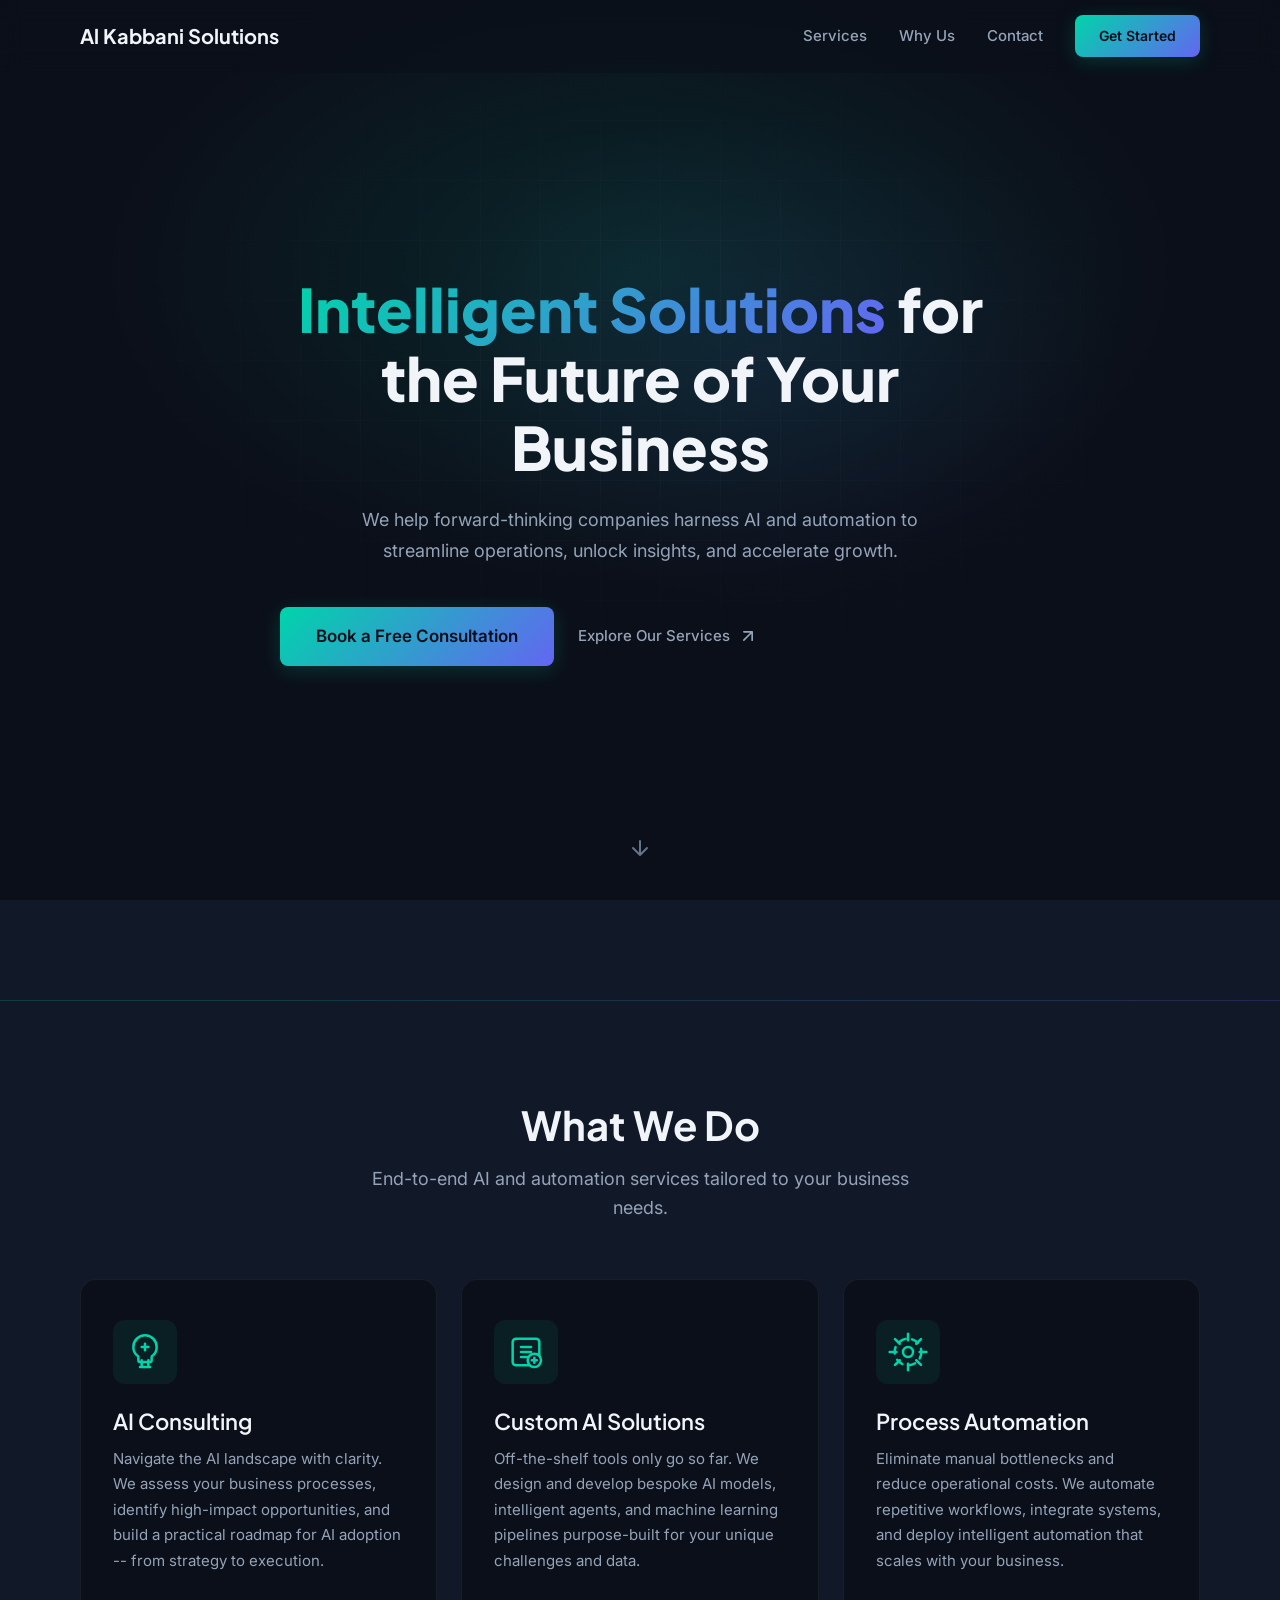
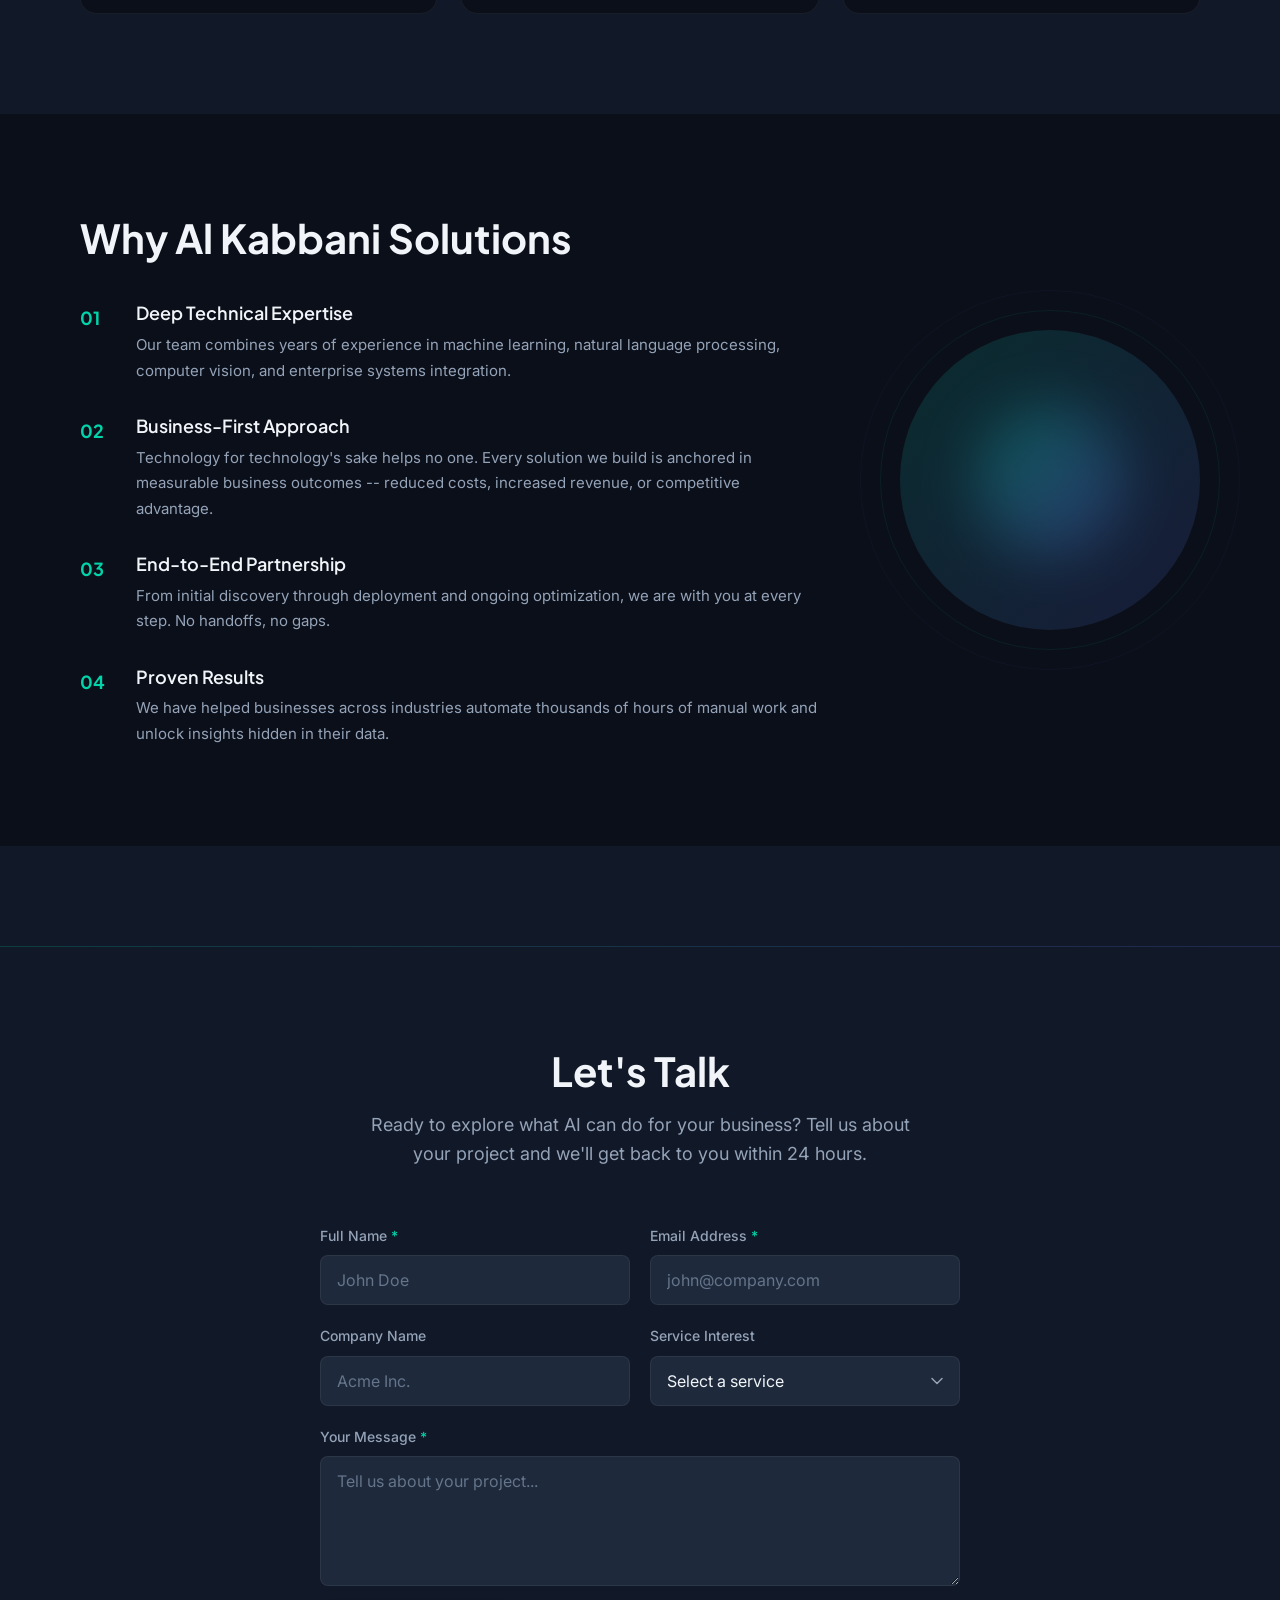
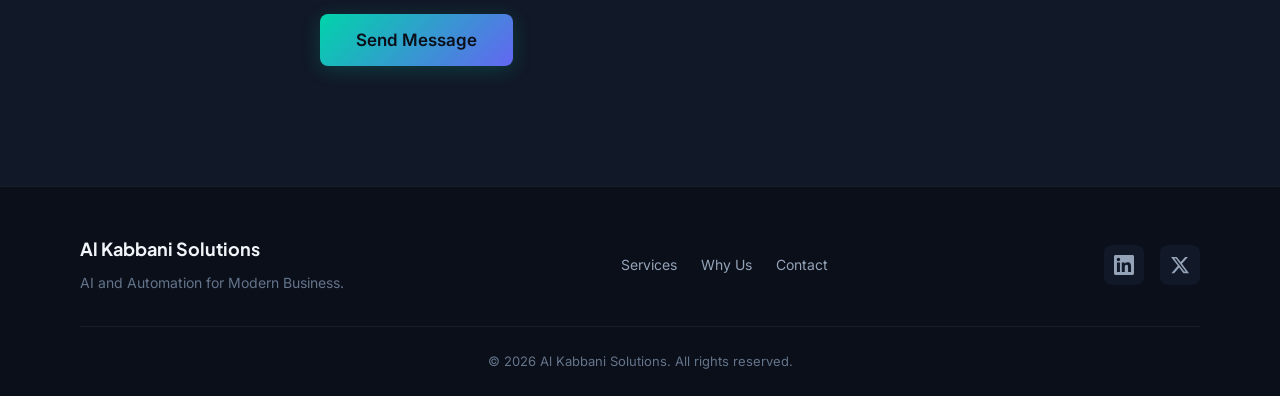
==== index.html @ c6b4ed48 "Initial commit: Al Kabbani Solutions landing page Dark premium single-page website with hero, servic" ====
<!DOCTYPE html>
<html lang="en">
<head>
    <meta charset="UTF-8">
    <meta name="viewport" content="width=device-width, initial-scale=1.0">
    <meta name="description" content="Al Kabbani Solutions - AI consulting, custom AI solutions, and process automation for forward-thinking businesses.">
    <meta name="keywords" content="AI consulting, artificial intelligence, automation, machine learning, custom AI solutions, process automation">

    <!-- Open Graph -->
    <meta property="og:title" content="Al Kabbani Solutions - AI & Automation">
    <meta property="og:description" content="Intelligent solutions for the future of your business. AI consulting, custom solutions, and process automation.">
    <meta property="og:type" content="website">

    <!-- Twitter Card -->
    <meta name="twitter:card" content="summary_large_image">
    <meta name="twitter:title" content="Al Kabbani Solutions - AI & Automation">
    <meta name="twitter:description" content="Intelligent solutions for the future of your business.">

    <!-- Favicon -->
    <link rel="icon" type="image/svg+xml" href="images/favicon.svg">

    <!-- Fonts -->
    <link rel="preconnect" href="https://fonts.googleapis.com">
    <link rel="preconnect" href="https://fonts.gstatic.com" crossorigin>
    <link href="https://fonts.googleapis.com/css2?family=Inter:wght@400;500;600&family=Plus+Jakarta+Sans:wght@600;700;800&display=swap" rel="stylesheet">

    <!-- Styles -->
    <link rel="stylesheet" href="css/style.css">

    <title>Al Kabbani Solutions | AI Consulting & Automation</title>
</head>
<body>
    <!-- Skip to content -->
    <a href="#main-content" class="skip-link">Skip to main content</a>

    <!-- Navigation -->
    <header class="site-header" id="header">
        <nav class="nav container">
            <a href="#" class="nav__logo">Al Kabbani Solutions</a>

            <button class="nav__toggle" id="nav-toggle" aria-label="Toggle navigation" aria-expanded="false">
                <span class="nav__toggle-bar"></span>
                <span class="nav__toggle-bar"></span>
                <span class="nav__toggle-bar"></span>
            </button>

            <div class="nav__menu" id="nav-menu">
                <ul class="nav__list">
                    <li><a href="#services" class="nav__link">Services</a></li>
                    <li><a href="#why-us" class="nav__link">Why Us</a></li>
                    <li><a href="#contact" class="nav__link">Contact</a></li>
                </ul>
                <a href="#contact" class="btn btn--primary nav__cta">Get Started</a>
            </div>
        </nav>
    </header>

    <main id="main-content">
        <!-- Hero Section -->
        <section class="hero" id="hero">
            <div class="hero__bg"></div>
            <div class="hero__content container">
                <h1 class="hero__title">
                    <span class="hero__title-accent">Intelligent Solutions</span> for the Future of Your Business
                </h1>
                <p class="hero__subtitle">
                    We help forward-thinking companies harness AI and automation to streamline operations, unlock insights, and accelerate growth.
                </p>
                <div class="hero__actions">
                    <a href="#contact" class="btn btn--primary btn--lg">Book a Free Consultation</a>
                    <a href="#services" class="hero__secondary-link">
                        Explore Our Services
                        <svg width="20" height="20" viewBox="0 0 24 24" fill="none" stroke="currentColor" stroke-width="2" stroke-linecap="round" stroke-linejoin="round" aria-hidden="true">
                            <path d="M7 17l9.2-9.2M17 17V7H7"/>
                        </svg>
                    </a>
                </div>
            </div>
            <div class="hero__scroll-hint" aria-hidden="true">
                <svg width="24" height="24" viewBox="0 0 24 24" fill="none" stroke="currentColor" stroke-width="2" stroke-linecap="round" stroke-linejoin="round">
                    <path d="M12 5v14M19 12l-7 7-7-7"/>
                </svg>
            </div>
        </section>

        <!-- Services Section -->
        <section class="services" id="services">
            <div class="container">
                <div class="section-header reveal">
                    <h2 class="section-title">What We Do</h2>
                    <p class="section-subtitle">End-to-end AI and automation services tailored to your business needs.</p>
                </div>

                <div class="services__grid">
                    <!-- AI Consulting -->
                    <div class="service-card reveal">
                        <div class="service-card__icon">
                            <svg width="40" height="40" viewBox="0 0 24 24" fill="none" stroke="currentColor" stroke-width="1.5" stroke-linecap="round" stroke-linejoin="round" aria-hidden="true">
                                <path d="M12 2a7 7 0 0 1 7 7c0 2.38-1.19 4.47-3 5.74V17a1 1 0 0 1-1 1H9a1 1 0 0 1-1-1v-2.26C6.19 13.47 5 11.38 5 9a7 7 0 0 1 7-7z"/>
                                <path d="M9 21h6M10 17v4M14 17v4"/>
                                <line x1="12" y1="7" x2="12" y2="11"/>
                                <line x1="10" y1="9" x2="14" y2="9"/>
                            </svg>
                        </div>
                        <h3 class="service-card__title">AI Consulting</h3>
                        <p class="service-card__text">
                            Navigate the AI landscape with clarity. We assess your business processes, identify high-impact opportunities, and build a practical roadmap for AI adoption -- from strategy to execution.
                        </p>
                    </div>

                    <!-- Custom AI Solutions -->
                    <div class="service-card reveal">
                        <div class="service-card__icon">
                            <svg width="40" height="40" viewBox="0 0 24 24" fill="none" stroke="currentColor" stroke-width="1.5" stroke-linecap="round" stroke-linejoin="round" aria-hidden="true">
                                <rect x="4" y="4" width="16" height="16" rx="2"/>
                                <path d="M9 9h6M9 12h6M9 15h4"/>
                                <circle cx="17" cy="17" r="4" fill="var(--color-bg-secondary)" stroke="currentColor"/>
                                <path d="M15.5 17h3M17 15.5v3"/>
                            </svg>
                        </div>
                        <h3 class="service-card__title">Custom AI Solutions</h3>
                        <p class="service-card__text">
                            Off-the-shelf tools only go so far. We design and develop bespoke AI models, intelligent agents, and machine learning pipelines purpose-built for your unique challenges and data.
                        </p>
                    </div>

                    <!-- Process Automation -->
                    <div class="service-card reveal">
                        <div class="service-card__icon">
                            <svg width="40" height="40" viewBox="0 0 24 24" fill="none" stroke="currentColor" stroke-width="1.5" stroke-linecap="round" stroke-linejoin="round" aria-hidden="true">
                                <circle cx="12" cy="12" r="3"/>
                                <path d="M12 1v4M12 19v4M4.22 4.22l2.83 2.83M16.95 16.95l2.83 2.83M1 12h4M19 12h4M4.22 19.78l2.83-2.83M16.95 7.05l2.83-2.83"/>
                                <circle cx="12" cy="12" r="8" stroke-dasharray="4 4"/>
                            </svg>
                        </div>
                        <h3 class="service-card__title">Process Automation</h3>
                        <p class="service-card__text">
                            Eliminate manual bottlenecks and reduce operational costs. We automate repetitive workflows, integrate systems, and deploy intelligent automation that scales with your business.
                        </p>
                    </div>
                </div>
            </div>
        </section>

        <!-- Why Choose Us Section -->
        <section class="why-us" id="why-us">
            <div class="container">
                <div class="why-us__inner">
                    <div class="why-us__content reveal">
                        <h2 class="section-title">Why Al Kabbani Solutions</h2>

                        <div class="why-us__items">
                            <div class="why-us__item">
                                <div class="why-us__item-number">01</div>
                                <div class="why-us__item-content">
                                    <h3 class="why-us__item-title">Deep Technical Expertise</h3>
                                    <p class="why-us__item-text">Our team combines years of experience in machine learning, natural language processing, computer vision, and enterprise systems integration.</p>
                                </div>
                            </div>

                            <div class="why-us__item">
                                <div class="why-us__item-number">02</div>
                                <div class="why-us__item-content">
                                    <h3 class="why-us__item-title">Business-First Approach</h3>
                                    <p class="why-us__item-text">Technology for technology's sake helps no one. Every solution we build is anchored in measurable business outcomes -- reduced costs, increased revenue, or competitive advantage.</p>
                                </div>
                            </div>

                            <div class="why-us__item">
                                <div class="why-us__item-number">03</div>
                                <div class="why-us__item-content">
                                    <h3 class="why-us__item-title">End-to-End Partnership</h3>
                                    <p class="why-us__item-text">From initial discovery through deployment and ongoing optimization, we are with you at every step. No handoffs, no gaps.</p>
                                </div>
                            </div>

                            <div class="why-us__item">
                                <div class="why-us__item-number">04</div>
                                <div class="why-us__item-content">
                                    <h3 class="why-us__item-title">Proven Results</h3>
                                    <p class="why-us__item-text">We have helped businesses across industries automate thousands of hours of manual work and unlock insights hidden in their data.</p>
                                </div>
                            </div>
                        </div>
                    </div>

                    <div class="why-us__visual reveal">
                        <div class="why-us__orb">
                            <div class="why-us__orb-inner"></div>
                        </div>
                    </div>
                </div>
            </div>
        </section>

        <!-- Contact Section -->
        <section class="contact" id="contact">
            <div class="container">
                <div class="section-header reveal">
                    <h2 class="section-title">Let's Talk</h2>
                    <p class="section-subtitle">Ready to explore what AI can do for your business? Tell us about your project and we'll get back to you within 24 hours.</p>
                </div>

                <div class="contact__form-wrapper reveal">
                    <form class="contact-form" id="contact-form" action="https://formspree.io/f/YOUR_FORM_ID" method="POST">
                        <!-- Honeypot for spam -->
                        <input type="text" name="_gotcha" style="display:none" tabindex="-1" autocomplete="off">

                        <div class="contact-form__row">
                            <div class="contact-form__group">
                                <label for="name" class="contact-form__label">Full Name <span aria-hidden="true">*</span></label>
                                <input type="text" id="name" name="name" class="contact-form__input" placeholder="John Doe" required>
                            </div>

                            <div class="contact-form__group">
                                <label for="email" class="contact-form__label">Email Address <span aria-hidden="true">*</span></label>
                                <input type="email" id="email" name="email" class="contact-form__input" placeholder="john@company.com" required>
                            </div>
                        </div>

                        <div class="contact-form__row">
                            <div class="contact-form__group">
                                <label for="company" class="contact-form__label">Company Name</label>
                                <input type="text" id="company" name="company" class="contact-form__input" placeholder="Acme Inc.">
                            </div>

                            <div class="contact-form__group">
                                <label for="service" class="contact-form__label">Service Interest</label>
                                <select id="service" name="service" class="contact-form__input contact-form__select">
                                    <option value="" disabled selected>Select a service</option>
                                    <option value="AI Consulting">AI Consulting</option>
                                    <option value="Custom AI Solutions">Custom AI Solutions</option>
                                    <option value="Process Automation">Process Automation</option>
                                    <option value="Not Sure Yet">Not Sure Yet</option>
                                </select>
                            </div>
                        </div>

                        <div class="contact-form__group">
                            <label for="message" class="contact-form__label">Your Message <span aria-hidden="true">*</span></label>
                            <textarea id="message" name="message" class="contact-form__input contact-form__textarea" placeholder="Tell us about your project..." rows="5" required></textarea>
                        </div>

                        <button type="submit" class="btn btn--primary btn--lg contact-form__submit" id="submit-btn">
                            <span class="contact-form__submit-text">Send Message</span>
                            <span class="contact-form__submit-loading" aria-hidden="true">
                                <svg width="20" height="20" viewBox="0 0 24 24" fill="none" stroke="currentColor" stroke-width="2">
                                    <path d="M12 2v4M12 18v4M4.93 4.93l2.83 2.83M16.24 16.24l2.83 2.83M2 12h4M18 12h4M4.93 19.07l2.83-2.83M16.24 7.76l2.83-2.83"/>
                                </svg>
                            </span>
                        </button>

                        <div class="contact-form__status" id="form-status" role="alert" aria-live="polite"></div>
                    </form>
                </div>
            </div>
        </section>
    </main>

    <!-- Footer -->
    <footer class="site-footer">
        <div class="container">
            <div class="footer__inner">
                <div class="footer__brand">
                    <a href="#" class="footer__logo">Al Kabbani Solutions</a>
                    <p class="footer__tagline">AI and Automation for Modern Business.</p>
                </div>

                <div class="footer__links">
                    <a href="#services" class="footer__link">Services</a>
                    <a href="#why-us" class="footer__link">Why Us</a>
                    <a href="#contact" class="footer__link">Contact</a>
                </div>

                <div class="footer__social">
                    <a href="#" class="footer__social-link" aria-label="LinkedIn">
                        <svg width="20" height="20" viewBox="0 0 24 24" fill="currentColor" aria-hidden="true">
                            <path d="M20.447 20.452h-3.554v-5.569c0-1.328-.027-3.037-1.852-3.037-1.853 0-2.136 1.445-2.136 2.939v5.667H9.351V9h3.414v1.561h.046c.477-.9 1.637-1.85 3.37-1.85 3.601 0 4.267 2.37 4.267 5.455v6.286zM5.337 7.433a2.062 2.062 0 0 1-2.063-2.065 2.064 2.064 0 1 1 2.063 2.065zm1.782 13.019H3.555V9h3.564v11.452zM22.225 0H1.771C.792 0 0 .774 0 1.729v20.542C0 23.227.792 24 1.771 24h20.451C23.2 24 24 23.227 24 22.271V1.729C24 .774 23.2 0 22.222 0h.003z"/>
                        </svg>
                    </a>
                    <a href="#" class="footer__social-link" aria-label="X (Twitter)">
                        <svg width="20" height="20" viewBox="0 0 24 24" fill="currentColor" aria-hidden="true">
                            <path d="M18.244 2.25h3.308l-7.227 8.26 8.502 11.24H16.17l-5.214-6.817L4.99 21.75H1.68l7.73-8.835L1.254 2.25H8.08l4.713 6.231zm-1.161 17.52h1.833L7.084 4.126H5.117z"/>
                        </svg>
                    </a>
                </div>
            </div>

            <div class="footer__bottom">
                <p>&copy; 2026 Al Kabbani Solutions. All rights reserved.</p>
            </div>
        </div>
    </footer>

    <script src="js/main.js"></script>
</body>
</html>
---- css/style.css ----
/* ===========================
   1. CSS Custom Properties
   =========================== */
:root {
    --color-bg-primary: #0B0F19;
    --color-bg-secondary: #111827;
    --color-bg-tertiary: #1E293B;
    --color-accent: #00D4AA;
    --color-accent-secondary: #6366F1;
    --color-text-primary: #F1F5F9;
    --color-text-secondary: #94A3B8;
    --color-text-tertiary: #64748B;
    --color-error: #EF4444;
    --color-success: #22C55E;
    --color-border: rgba(255, 255, 255, 0.06);

    --gradient-accent: linear-gradient(135deg, #00D4AA 0%, #6366F1 100%);

    --font-heading: 'Plus Jakarta Sans', sans-serif;
    --font-body: 'Inter', sans-serif;

    --container-max: 1200px;
    --section-padding: 60px;
    --border-radius-sm: 8px;
    --border-radius-md: 12px;
    --border-radius-lg: 16px;
    --transition: 0.3s ease;
}

/* ===========================
   2. Reset & Base
   =========================== */
*,
*::before,
*::after {
    box-sizing: border-box;
    margin: 0;
    padding: 0;
}

html {
    scroll-behavior: smooth;
}

body {
    font-family: var(--font-body);
    font-size: 16px;
    line-height: 1.6;
    color: var(--color-text-primary);
    background-color: var(--color-bg-primary);
    -webkit-font-smoothing: antialiased;
    -moz-osx-font-smoothing: grayscale;
    overflow-x: hidden;
}

::selection {
    background: rgba(0, 212, 170, 0.3);
    color: var(--color-text-primary);
}

img {
    max-width: 100%;
    display: block;
}

a {
    color: var(--color-accent);
    text-decoration: none;
    transition: color var(--transition);
}

a:hover {
    color: var(--color-text-primary);
}

ul {
    list-style: none;
}

/* Skip link */
.skip-link {
    position: absolute;
    top: -100%;
    left: 16px;
    background: var(--color-accent);
    color: var(--color-bg-primary);
    padding: 8px 16px;
    border-radius: var(--border-radius-sm);
    font-weight: 600;
    z-index: 9999;
    transition: top var(--transition);
}

.skip-link:focus {
    top: 16px;
}

/* ===========================
   3. Typography
   =========================== */
h1, h2, h3, h4, h5, h6 {
    font-family: var(--font-heading);
    line-height: 1.2;
    color: var(--color-text-primary);
}

.section-title {
    font-size: 2rem;
    font-weight: 700;
    margin-bottom: 16px;
}

.section-subtitle {
    font-size: 1.0625rem;
    color: var(--color-text-secondary);
    max-width: 560px;
    margin: 0 auto;
}

.section-header {
    text-align: center;
    margin-bottom: 56px;
}

/* ===========================
   4. Layout
   =========================== */
.container {
    width: 100%;
    max-width: var(--container-max);
    margin: 0 auto;
    padding: 0 20px;
}

section {
    padding: var(--section-padding) 0;
}

/* ===========================
   5. Buttons
   =========================== */
.btn {
    display: inline-flex;
    align-items: center;
    justify-content: center;
    gap: 8px;
    font-family: var(--font-body);
    font-size: 1rem;
    font-weight: 600;
    padding: 12px 28px;
    border: none;
    border-radius: var(--border-radius-sm);
    cursor: pointer;
    transition: all var(--transition);
    text-decoration: none;
    white-space: nowrap;
}

.btn--primary {
    background: var(--gradient-accent);
    color: var(--color-bg-primary);
    box-shadow: 0 4px 20px rgba(0, 212, 170, 0.2);
}

.btn--primary:hover {
    transform: scale(1.03);
    box-shadow: 0 6px 30px rgba(0, 212, 170, 0.35);
    color: var(--color-bg-primary);
}

.btn--lg {
    padding: 16px 36px;
    font-size: 1.0625rem;
}

/* ===========================
   6. Navigation
   =========================== */
.site-header {
    position: fixed;
    top: 0;
    left: 0;
    right: 0;
    z-index: 1000;
    background: rgba(11, 15, 25, 0.6);
    backdrop-filter: blur(12px);
    -webkit-backdrop-filter: blur(12px);
    border-bottom: 1px solid transparent;
    transition: background var(--transition), border-color var(--transition);
}

.site-header.scrolled {
    background: rgba(11, 15, 25, 0.92);
    border-bottom-color: var(--color-border);
}

.nav {
    display: flex;
    align-items: center;
    justify-content: space-between;
    height: 72px;
}

.nav__logo {
    font-family: var(--font-heading);
    font-size: 1.25rem;
    font-weight: 700;
    color: var(--color-text-primary);
    text-decoration: none;
}

.nav__logo:hover {
    color: var(--color-text-primary);
}

.nav__toggle {
    display: flex;
    flex-direction: column;
    gap: 5px;
    background: none;
    border: none;
    cursor: pointer;
    padding: 8px;
    z-index: 1001;
}

.nav__toggle-bar {
    display: block;
    width: 24px;
    height: 2px;
    background: var(--color-text-primary);
    border-radius: 2px;
    transition: all var(--transition);
}

/* Hamburger animation */
.nav-open .nav__toggle-bar:nth-child(1) {
    transform: translateY(7px) rotate(45deg);
}

.nav-open .nav__toggle-bar:nth-child(2) {
    opacity: 0;
}

.nav-open .nav__toggle-bar:nth-child(3) {
    transform: translateY(-7px) rotate(-45deg);
}

.nav__menu {
    position: fixed;
    top: 0;
    right: -100%;
    width: 100%;
    height: 100vh;
    background: var(--color-bg-primary);
    display: flex;
    flex-direction: column;
    align-items: center;
    justify-content: center;
    gap: 40px;
    transition: right 0.4s ease;
}

.nav-open .nav__menu {
    right: 0;
}

.nav__list {
    display: flex;
    flex-direction: column;
    align-items: center;
    gap: 32px;
}

.nav__link {
    font-size: 1.25rem;
    font-weight: 500;
    color: var(--color-text-secondary);
    text-decoration: none;
    transition: color var(--transition);
}

.nav__link:hover {
    color: var(--color-text-primary);
}

/* ===========================
   7. Hero Section
   =========================== */
.hero {
    position: relative;
    min-height: 100vh;
    display: flex;
    align-items: center;
    justify-content: center;
    padding: 120px 0 80px;
    overflow: hidden;
}

.hero__bg {
    position: absolute;
    inset: 0;
    background:
        radial-gradient(ellipse 60% 50% at 50% 30%, rgba(0, 212, 170, 0.12) 0%, transparent 70%),
        radial-gradient(ellipse 40% 40% at 60% 40%, rgba(99, 102, 241, 0.08) 0%, transparent 70%);
    z-index: 0;
}

.hero__bg::after {
    content: '';
    position: absolute;
    inset: 0;
    background-image:
        linear-gradient(rgba(255, 255, 255, 0.02) 1px, transparent 1px),
        linear-gradient(90deg, rgba(255, 255, 255, 0.02) 1px, transparent 1px);
    background-size: 60px 60px;
    mask-image: radial-gradient(ellipse 70% 60% at 50% 40%, black 20%, transparent 70%);
    -webkit-mask-image: radial-gradient(ellipse 70% 60% at 50% 40%, black 20%, transparent 70%);
}

.hero__content {
    position: relative;
    z-index: 1;
    text-align: center;
    max-width: 800px;
}

.hero__title {
    font-size: 2.5rem;
    font-weight: 800;
    line-height: 1.15;
    margin-bottom: 24px;
}

.hero__title-accent {
    background: var(--gradient-accent);
    -webkit-background-clip: text;
    background-clip: text;
    -webkit-text-fill-color: transparent;
}

.hero__subtitle {
    font-size: 1.0625rem;
    color: var(--color-text-secondary);
    line-height: 1.7;
    margin-bottom: 40px;
    max-width: 600px;
    margin-left: auto;
    margin-right: auto;
}

.hero__actions {
    display: flex;
    flex-direction: column;
    align-items: center;
    gap: 20px;
}

.hero__secondary-link {
    display: inline-flex;
    align-items: center;
    gap: 8px;
    font-size: 0.9375rem;
    font-weight: 500;
    color: var(--color-text-secondary);
    transition: color var(--transition);
}

.hero__secondary-link:hover {
    color: var(--color-accent);
}

.hero__secondary-link svg {
    transition: transform var(--transition);
}

.hero__secondary-link:hover svg {
    transform: translate(3px, -3px);
}

.hero__scroll-hint {
    position: absolute;
    bottom: 32px;
    left: 50%;
    transform: translateX(-50%);
    color: var(--color-text-tertiary);
    animation: bounce 2s ease infinite;
}

@keyframes bounce {
    0%, 20%, 50%, 80%, 100% { transform: translateX(-50%) translateY(0); }
    40% { transform: translateX(-50%) translateY(-8px); }
    60% { transform: translateX(-50%) translateY(-4px); }
}

/* ===========================
   8. Services Section
   =========================== */
.services {
    background: var(--color-bg-secondary);
}

.services__grid {
    display: grid;
    grid-template-columns: 1fr;
    gap: 24px;
}

.service-card {
    background: var(--color-bg-primary);
    border: 1px solid var(--color-border);
    border-radius: var(--border-radius-lg);
    padding: 36px 28px;
    transition: all var(--transition);
}

.service-card:hover {
    transform: translateY(-6px);
    border-color: rgba(0, 212, 170, 0.2);
    box-shadow: 0 20px 60px rgba(0, 0, 0, 0.3), 0 0 40px rgba(0, 212, 170, 0.05);
}

.service-card__icon {
    width: 64px;
    height: 64px;
    display: flex;
    align-items: center;
    justify-content: center;
    border-radius: var(--border-radius-md);
    background: rgba(0, 212, 170, 0.08);
    color: var(--color-accent);
    margin-bottom: 24px;
}

.service-card__title {
    font-size: 1.375rem;
    font-weight: 600;
    margin-bottom: 12px;
}

.service-card__text {
    color: var(--color-text-secondary);
    line-height: 1.7;
    font-size: 0.9375rem;
}

/* ===========================
   9. Why Us Section
   =========================== */
.why-us {
    background: var(--color-bg-primary);
}

.why-us__inner {
    display: flex;
    flex-direction: column;
    gap: 48px;
}

.why-us__content .section-title {
    text-align: left;
    margin-bottom: 40px;
}

.why-us__items {
    display: flex;
    flex-direction: column;
    gap: 32px;
}

.why-us__item {
    display: flex;
    gap: 20px;
    align-items: flex-start;
}

.why-us__item-number {
    font-family: var(--font-heading);
    font-size: 1.125rem;
    font-weight: 700;
    color: var(--color-accent);
    flex-shrink: 0;
    width: 36px;
    padding-top: 2px;
}

.why-us__item-title {
    font-size: 1.125rem;
    font-weight: 600;
    margin-bottom: 8px;
}

.why-us__item-text {
    color: var(--color-text-secondary);
    font-size: 0.9375rem;
    line-height: 1.7;
}

/* Decorative orb */
.why-us__visual {
    display: flex;
    align-items: center;
    justify-content: center;
}

.why-us__orb {
    width: 240px;
    height: 240px;
    border-radius: 50%;
    background: linear-gradient(135deg, rgba(0, 212, 170, 0.15), rgba(99, 102, 241, 0.15));
    display: flex;
    align-items: center;
    justify-content: center;
    position: relative;
    animation: orbFloat 6s ease-in-out infinite;
}

.why-us__orb::before {
    content: '';
    position: absolute;
    inset: -20px;
    border-radius: 50%;
    border: 1px solid rgba(0, 212, 170, 0.08);
}

.why-us__orb::after {
    content: '';
    position: absolute;
    inset: -40px;
    border-radius: 50%;
    border: 1px solid rgba(99, 102, 241, 0.05);
}

.why-us__orb-inner {
    width: 120px;
    height: 120px;
    border-radius: 50%;
    background: var(--gradient-accent);
    opacity: 0.3;
    filter: blur(30px);
}

@keyframes orbFloat {
    0%, 100% { transform: translateY(0); }
    50% { transform: translateY(-16px); }
}

/* ===========================
   10. Contact Section
   =========================== */
.contact {
    background: var(--color-bg-secondary);
}

.contact__form-wrapper {
    max-width: 640px;
    margin: 0 auto;
}

.contact-form {
    display: flex;
    flex-direction: column;
    gap: 20px;
}

.contact-form__row {
    display: flex;
    flex-direction: column;
    gap: 20px;
}

.contact-form__group {
    display: flex;
    flex-direction: column;
    gap: 8px;
    flex: 1;
}

.contact-form__label {
    font-size: 0.875rem;
    font-weight: 500;
    color: var(--color-text-secondary);
}

.contact-form__label span {
    color: var(--color-accent);
}

.contact-form__input {
    font-family: var(--font-body);
    font-size: 1rem;
    padding: 14px 16px;
    background: var(--color-bg-tertiary);
    border: 1px solid var(--color-border);
    border-radius: var(--border-radius-sm);
    color: var(--color-text-primary);
    transition: border-color var(--transition), box-shadow var(--transition);
    outline: none;
}

.contact-form__input::placeholder {
    color: var(--color-text-tertiary);
}

.contact-form__input:focus {
    border-color: var(--color-accent);
    box-shadow: 0 0 0 3px rgba(0, 212, 170, 0.1);
}

.contact-form__select {
    appearance: none;
    background-image: url("data:image/svg+xml,%3Csvg width='12' height='8' viewBox='0 0 12 8' fill='none' xmlns='http://www.w3.org/2000/svg'%3E%3Cpath d='M1 1.5L6 6.5L11 1.5' stroke='%2394A3B8' stroke-width='1.5' stroke-linecap='round' stroke-linejoin='round'/%3E%3C/svg%3E");
    background-repeat: no-repeat;
    background-position: right 16px center;
    padding-right: 44px;
    cursor: pointer;
}

.contact-form__textarea {
    resize: vertical;
    min-height: 120px;
}

.contact-form__submit {
    align-self: flex-start;
    margin-top: 8px;
}

.contact-form__submit-loading {
    display: none;
    animation: spin 1s linear infinite;
}

.contact-form__submit.is-loading .contact-form__submit-text {
    display: none;
}

.contact-form__submit.is-loading .contact-form__submit-loading {
    display: block;
}

@keyframes spin {
    to { transform: rotate(360deg); }
}

.contact-form__status {
    font-size: 0.9375rem;
    font-weight: 500;
    padding: 0;
    border-radius: var(--border-radius-sm);
    transition: all var(--transition);
}

.contact-form__status.is-success {
    color: var(--color-success);
    padding: 12px 16px;
    background: rgba(34, 197, 94, 0.08);
    border: 1px solid rgba(34, 197, 94, 0.2);
}

.contact-form__status.is-error {
    color: var(--color-error);
    padding: 12px 16px;
    background: rgba(239, 68, 68, 0.08);
    border: 1px solid rgba(239, 68, 68, 0.2);
}

/* ===========================
   11. Footer
   =========================== */
.site-footer {
    background: var(--color-bg-primary);
    border-top: 1px solid var(--color-border);
    padding: 48px 0 24px;
}

.footer__inner {
    display: flex;
    flex-direction: column;
    gap: 32px;
    padding-bottom: 32px;
    border-bottom: 1px solid var(--color-border);
    margin-bottom: 24px;
}

.footer__logo {
    font-family: var(--font-heading);
    font-size: 1.125rem;
    font-weight: 700;
    color: var(--color-text-primary);
    text-decoration: none;
}

.footer__logo:hover {
    color: var(--color-text-primary);
}

.footer__tagline {
    color: var(--color-text-tertiary);
    font-size: 0.875rem;
    margin-top: 8px;
}

.footer__links {
    display: flex;
    gap: 24px;
}

.footer__link {
    font-size: 0.875rem;
    color: var(--color-text-secondary);
    text-decoration: none;
    transition: color var(--transition);
}

.footer__link:hover {
    color: var(--color-text-primary);
}

.footer__social {
    display: flex;
    gap: 16px;
}

.footer__social-link {
    display: flex;
    align-items: center;
    justify-content: center;
    width: 40px;
    height: 40px;
    border-radius: var(--border-radius-sm);
    background: var(--color-bg-secondary);
    color: var(--color-text-secondary);
    transition: all var(--transition);
}

.footer__social-link:hover {
    background: var(--color-bg-tertiary);
    color: var(--color-accent);
}

.footer__bottom {
    text-align: center;
}

.footer__bottom p {
    font-size: 0.8125rem;
    color: var(--color-text-tertiary);
}

/* ===========================
   12. Scroll Reveal Animation
   =========================== */
.reveal {
    opacity: 0;
    transform: translateY(30px);
    transition: opacity 0.6s ease, transform 0.6s ease;
}

.reveal.visible {
    opacity: 1;
    transform: translateY(0);
}

/* ===========================
   13. Gradient Divider
   =========================== */
.services::before,
.contact::before {
    content: '';
    display: block;
    height: 1px;
    background: var(--gradient-accent);
    opacity: 0.2;
    margin-bottom: var(--section-padding);
}

/* ===========================
   14. Responsive - Tablet (768px)
   =========================== */
@media (min-width: 768px) {
    :root {
        --section-padding: 80px;
    }

    .container {
        padding: 0 32px;
    }

    .section-title {
        font-size: 2.5rem;
    }

    .section-subtitle {
        font-size: 1.125rem;
    }

    .hero__title {
        font-size: 3.25rem;
    }

    .hero__subtitle {
        font-size: 1.125rem;
    }

    .hero__actions {
        flex-direction: row;
        gap: 24px;
    }

    .services__grid {
        grid-template-columns: repeat(2, 1fr);
    }

    .service-card {
        padding: 40px 32px;
    }

    .contact-form__row {
        flex-direction: row;
    }

    .footer__inner {
        flex-direction: row;
        align-items: center;
        justify-content: space-between;
    }
}

/* ===========================
   15. Responsive - Desktop (1024px)
   =========================== */
@media (min-width: 1024px) {
    :root {
        --section-padding: 100px;
    }

    .container {
        padding: 0 40px;
    }

    /* Desktop nav */
    .nav__toggle {
        display: none;
    }

    .nav__menu {
        position: static;
        width: auto;
        height: auto;
        background: transparent;
        flex-direction: row;
        align-items: center;
        gap: 32px;
    }

    .nav__list {
        flex-direction: row;
        gap: 32px;
    }

    .nav__link {
        font-size: 0.9375rem;
    }

    .nav__cta {
        padding: 10px 24px;
        font-size: 0.875rem;
    }

    /* Hero */
    .hero__title {
        font-size: 3.75rem;
    }

    /* Services grid */
    .services__grid {
        grid-template-columns: repeat(3, 1fr);
    }

    /* Why us two-column */
    .why-us__inner {
        flex-direction: row;
        align-items: center;
        gap: 80px;
    }

    .why-us__content {
        flex: 1;
    }

    .why-us__visual {
        flex-shrink: 0;
    }

    .why-us__orb {
        width: 300px;
        height: 300px;
    }

    .why-us__orb-inner {
        width: 150px;
        height: 150px;
    }
}

/* ===========================
   16. Reduced Motion
   =========================== */
@media (prefers-reduced-motion: reduce) {
    html {
        scroll-behavior: auto;
    }

    .reveal {
        opacity: 1;
        transform: none;
        transition: none;
    }

    .hero__scroll-hint {
        animation: none;
    }

    .why-us__orb {
        animation: none;
    }

    .service-card {
        transition: none;
    }

    .btn--primary {
        transition: none;
    }

    .btn--primary:hover {
        transform: none;
    }
}
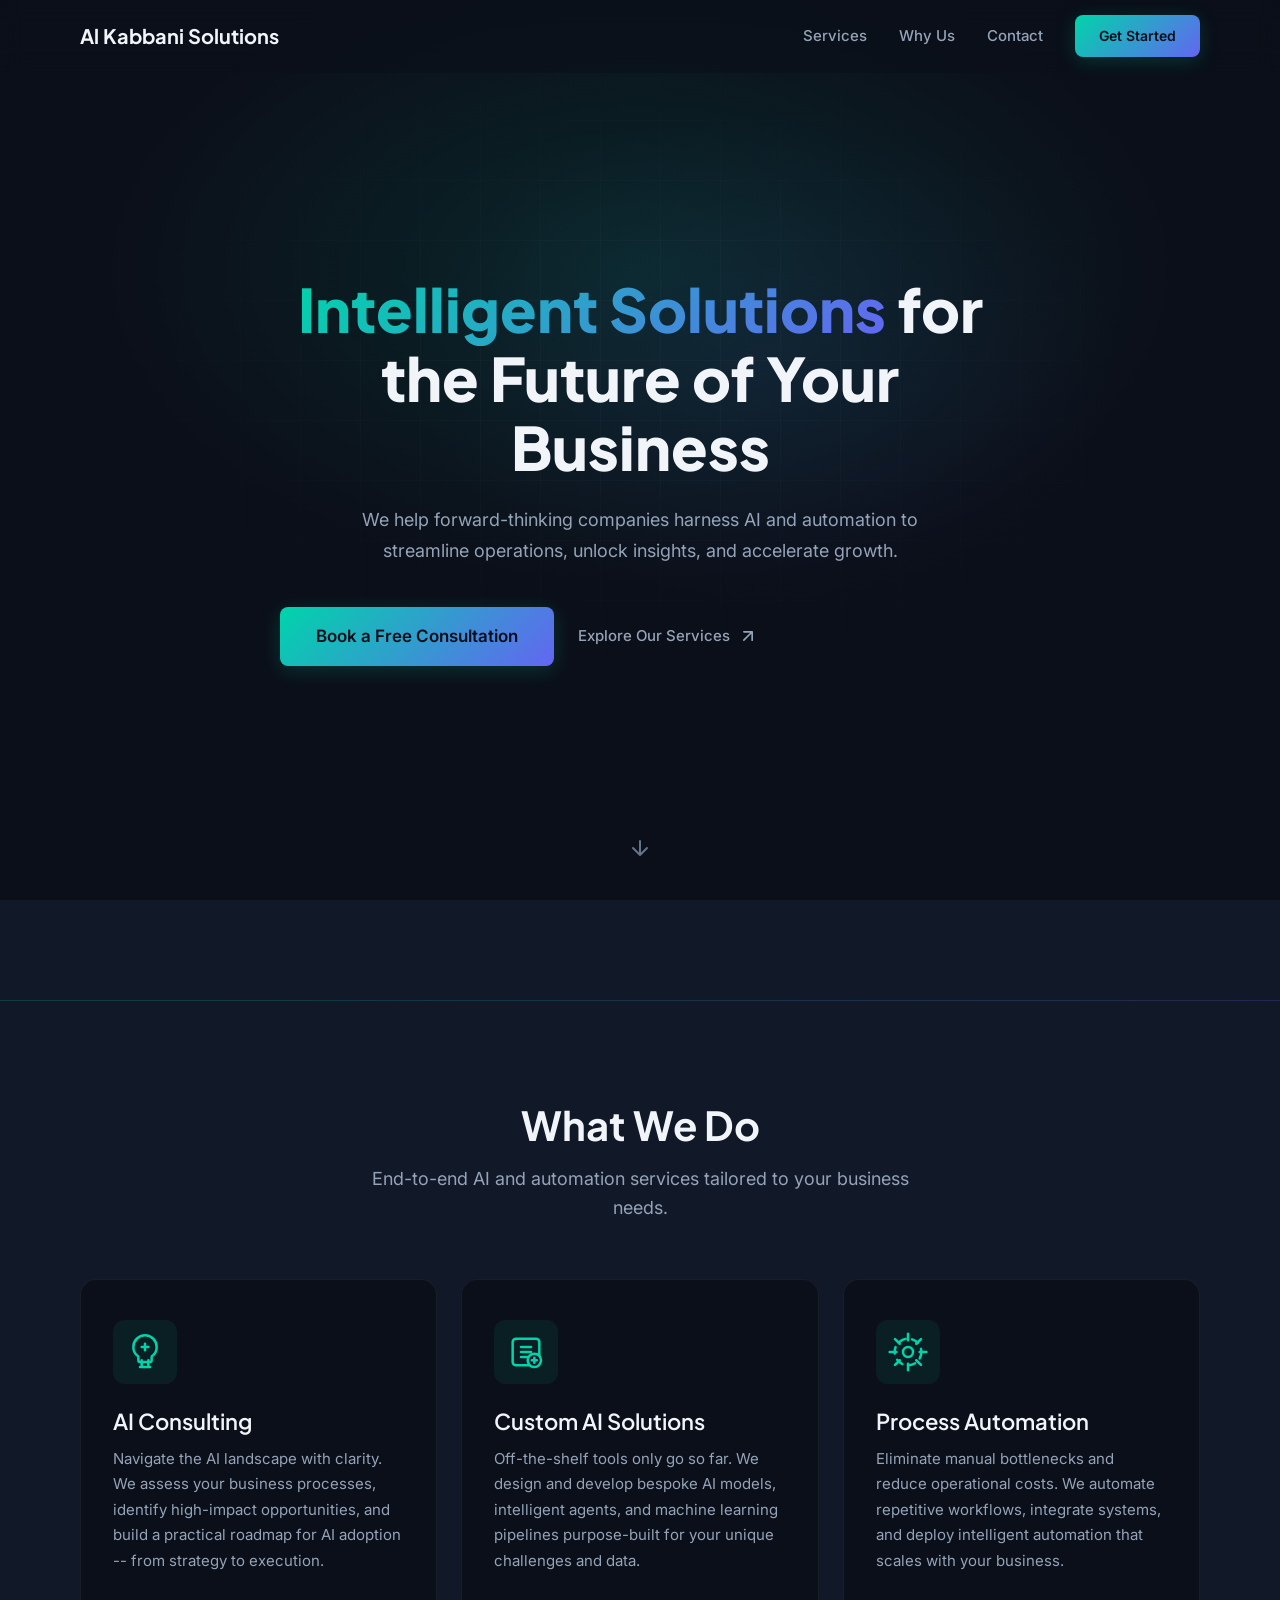
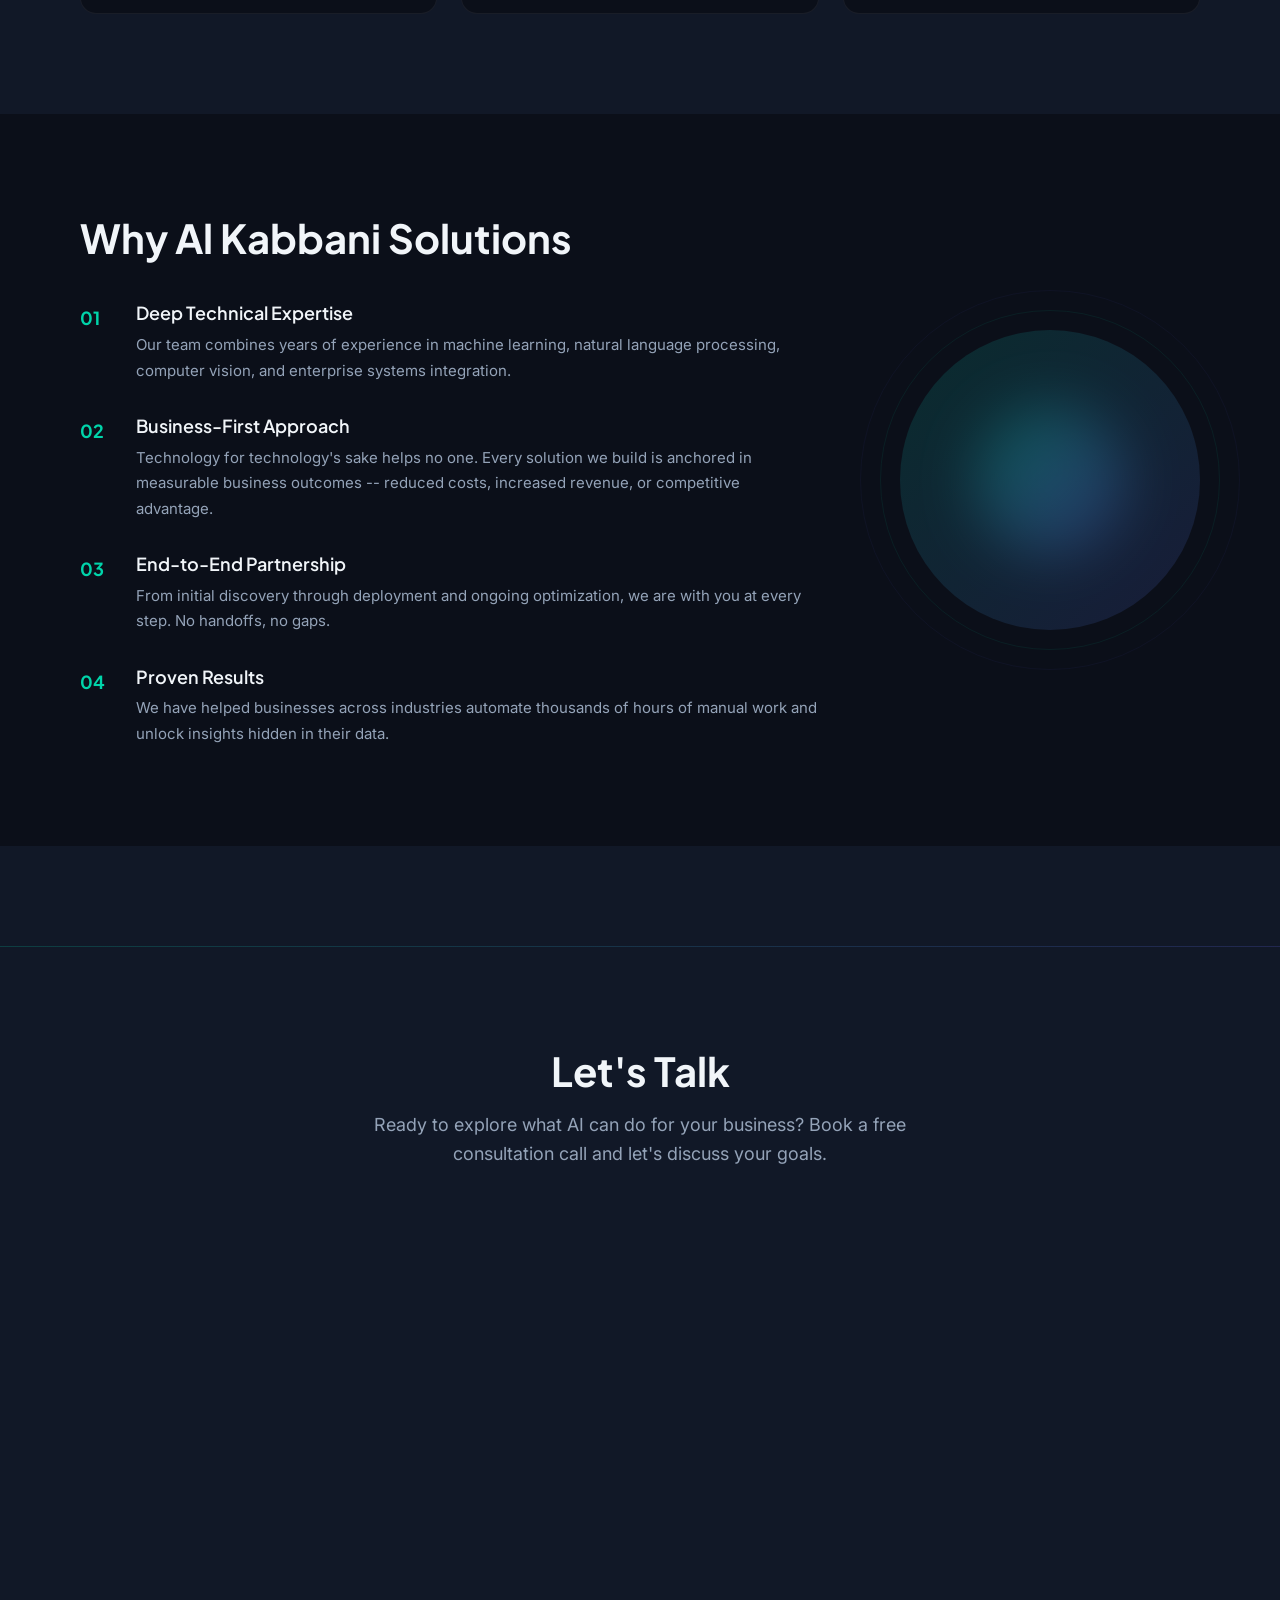
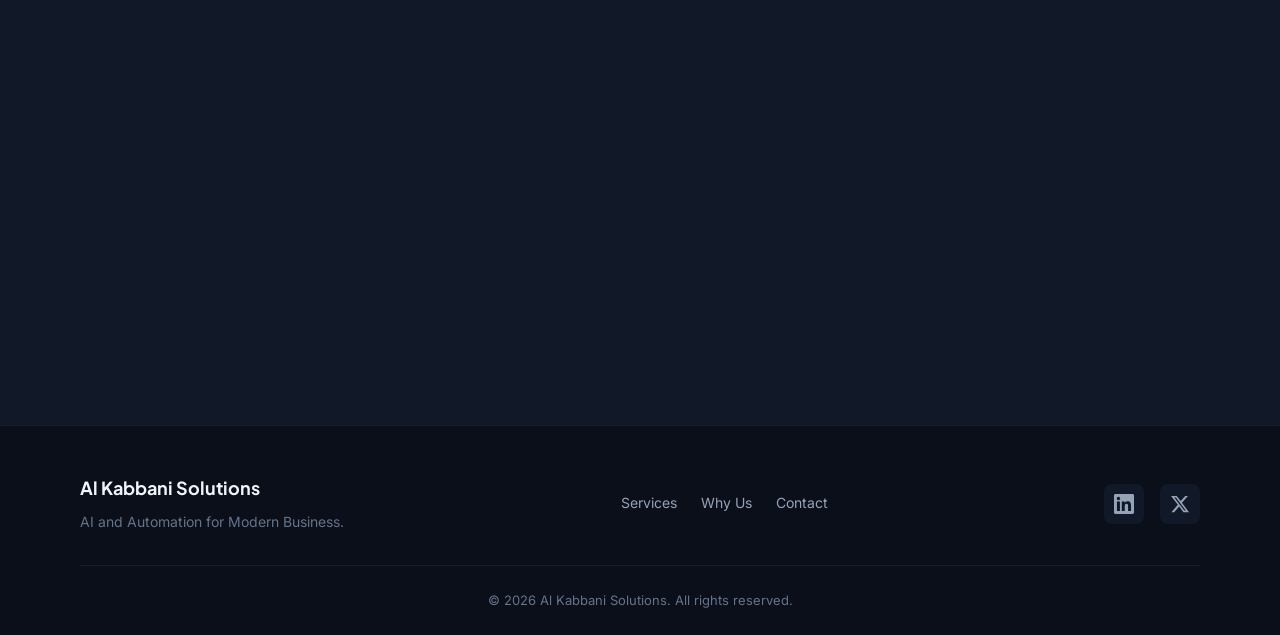
==== commit a29ac237: "Replace contact form with embedded Calendly scheduling widget Swap out the Formspree contact form fo" ====
--- a/index.html
+++ b/index.html
@@ -198,60 +198,13 @@
             <div class="container">
                 <div class="section-header reveal">
                     <h2 class="section-title">Let's Talk</h2>
-                    <p class="section-subtitle">Ready to explore what AI can do for your business? Tell us about your project and we'll get back to you within 24 hours.</p>
-                </div>
-
-                <div class="contact__form-wrapper reveal">
-                    <form class="contact-form" id="contact-form" action="https://formspree.io/f/YOUR_FORM_ID" method="POST">
-                        <!-- Honeypot for spam -->
-                        <input type="text" name="_gotcha" style="display:none" tabindex="-1" autocomplete="off">
-
-                        <div class="contact-form__row">
-                            <div class="contact-form__group">
-                                <label for="name" class="contact-form__label">Full Name <span aria-hidden="true">*</span></label>
-                                <input type="text" id="name" name="name" class="contact-form__input" placeholder="John Doe" required>
-                            </div>
-
-                            <div class="contact-form__group">
-                                <label for="email" class="contact-form__label">Email Address <span aria-hidden="true">*</span></label>
-                                <input type="email" id="email" name="email" class="contact-form__input" placeholder="john@company.com" required>
-                            </div>
-                        </div>
-
-                        <div class="contact-form__row">
-                            <div class="contact-form__group">
-                                <label for="company" class="contact-form__label">Company Name</label>
-                                <input type="text" id="company" name="company" class="contact-form__input" placeholder="Acme Inc.">
-                            </div>
-
-                            <div class="contact-form__group">
-                                <label for="service" class="contact-form__label">Service Interest</label>
-                                <select id="service" name="service" class="contact-form__input contact-form__select">
-                                    <option value="" disabled selected>Select a service</option>
-                                    <option value="AI Consulting">AI Consulting</option>
-                                    <option value="Custom AI Solutions">Custom AI Solutions</option>
-                                    <option value="Process Automation">Process Automation</option>
-                                    <option value="Not Sure Yet">Not Sure Yet</option>
-                                </select>
-                            </div>
-                        </div>
-
-                        <div class="contact-form__group">
-                            <label for="message" class="contact-form__label">Your Message <span aria-hidden="true">*</span></label>
-                            <textarea id="message" name="message" class="contact-form__input contact-form__textarea" placeholder="Tell us about your project..." rows="5" required></textarea>
-                        </div>
-
-                        <button type="submit" class="btn btn--primary btn--lg contact-form__submit" id="submit-btn">
-                            <span class="contact-form__submit-text">Send Message</span>
-                            <span class="contact-form__submit-loading" aria-hidden="true">
-                                <svg width="20" height="20" viewBox="0 0 24 24" fill="none" stroke="currentColor" stroke-width="2">
-                                    <path d="M12 2v4M12 18v4M4.93 4.93l2.83 2.83M16.24 16.24l2.83 2.83M2 12h4M18 12h4M4.93 19.07l2.83-2.83M16.24 7.76l2.83-2.83"/>
-                                </svg>
-                            </span>
-                        </button>
-
-                        <div class="contact-form__status" id="form-status" role="alert" aria-live="polite"></div>
-                    </form>
+                    <p class="section-subtitle">Ready to explore what AI can do for your business? Book a free consultation call and let's discuss your goals.</p>
+                </div>
+
+                <div class="contact__calendly-wrapper reveal">
+                    <!-- Calendly inline widget - replace YOUR-LINK-HERE with your Calendly URL -->
+                    <div class="calendly-inline-widget" data-url="https://calendly.com/bashirkabbani9/30min?background_color=0b0f19&text_color=f1f5f9&primary_color=00d4aa" style="min-width:320px;height:700px;"></div>
+                    <script type="text/javascript" src="https://assets.calendly.com/assets/external/widget.js" async></script>
                 </div>
             </div>
         </section>
--- a/css/style.css
+++ b/css/style.css
@@ -552,117 +552,11 @@
     background: var(--color-bg-secondary);
 }
 
-.contact__form-wrapper {
-    max-width: 640px;
+.contact__calendly-wrapper {
+    max-width: 900px;
     margin: 0 auto;
-}
-
-.contact-form {
-    display: flex;
-    flex-direction: column;
-    gap: 20px;
-}
-
-.contact-form__row {
-    display: flex;
-    flex-direction: column;
-    gap: 20px;
-}
-
-.contact-form__group {
-    display: flex;
-    flex-direction: column;
-    gap: 8px;
-    flex: 1;
-}
-
-.contact-form__label {
-    font-size: 0.875rem;
-    font-weight: 500;
-    color: var(--color-text-secondary);
-}
-
-.contact-form__label span {
-    color: var(--color-accent);
-}
-
-.contact-form__input {
-    font-family: var(--font-body);
-    font-size: 1rem;
-    padding: 14px 16px;
-    background: var(--color-bg-tertiary);
-    border: 1px solid var(--color-border);
-    border-radius: var(--border-radius-sm);
-    color: var(--color-text-primary);
-    transition: border-color var(--transition), box-shadow var(--transition);
-    outline: none;
-}
-
-.contact-form__input::placeholder {
-    color: var(--color-text-tertiary);
-}
-
-.contact-form__input:focus {
-    border-color: var(--color-accent);
-    box-shadow: 0 0 0 3px rgba(0, 212, 170, 0.1);
-}
-
-.contact-form__select {
-    appearance: none;
-    background-image: url("data:image/svg+xml,%3Csvg width='12' height='8' viewBox='0 0 12 8' fill='none' xmlns='http://www.w3.org/2000/svg'%3E%3Cpath d='M1 1.5L6 6.5L11 1.5' stroke='%2394A3B8' stroke-width='1.5' stroke-linecap='round' stroke-linejoin='round'/%3E%3C/svg%3E");
-    background-repeat: no-repeat;
-    background-position: right 16px center;
-    padding-right: 44px;
-    cursor: pointer;
-}
-
-.contact-form__textarea {
-    resize: vertical;
-    min-height: 120px;
-}
-
-.contact-form__submit {
-    align-self: flex-start;
-    margin-top: 8px;
-}
-
-.contact-form__submit-loading {
-    display: none;
-    animation: spin 1s linear infinite;
-}
-
-.contact-form__submit.is-loading .contact-form__submit-text {
-    display: none;
-}
-
-.contact-form__submit.is-loading .contact-form__submit-loading {
-    display: block;
-}
-
-@keyframes spin {
-    to { transform: rotate(360deg); }
-}
-
-.contact-form__status {
-    font-size: 0.9375rem;
-    font-weight: 500;
-    padding: 0;
-    border-radius: var(--border-radius-sm);
-    transition: all var(--transition);
-}
-
-.contact-form__status.is-success {
-    color: var(--color-success);
-    padding: 12px 16px;
-    background: rgba(34, 197, 94, 0.08);
-    border: 1px solid rgba(34, 197, 94, 0.2);
-}
-
-.contact-form__status.is-error {
-    color: var(--color-error);
-    padding: 12px 16px;
-    background: rgba(239, 68, 68, 0.08);
-    border: 1px solid rgba(239, 68, 68, 0.2);
+    border-radius: var(--border-radius-lg);
+    overflow: hidden;
 }
 
 /* ===========================
@@ -816,10 +710,6 @@
         padding: 40px 32px;
     }
 
-    .contact-form__row {
-        flex-direction: row;
-    }
-
     .footer__inner {
         flex-direction: row;
         align-items: center;
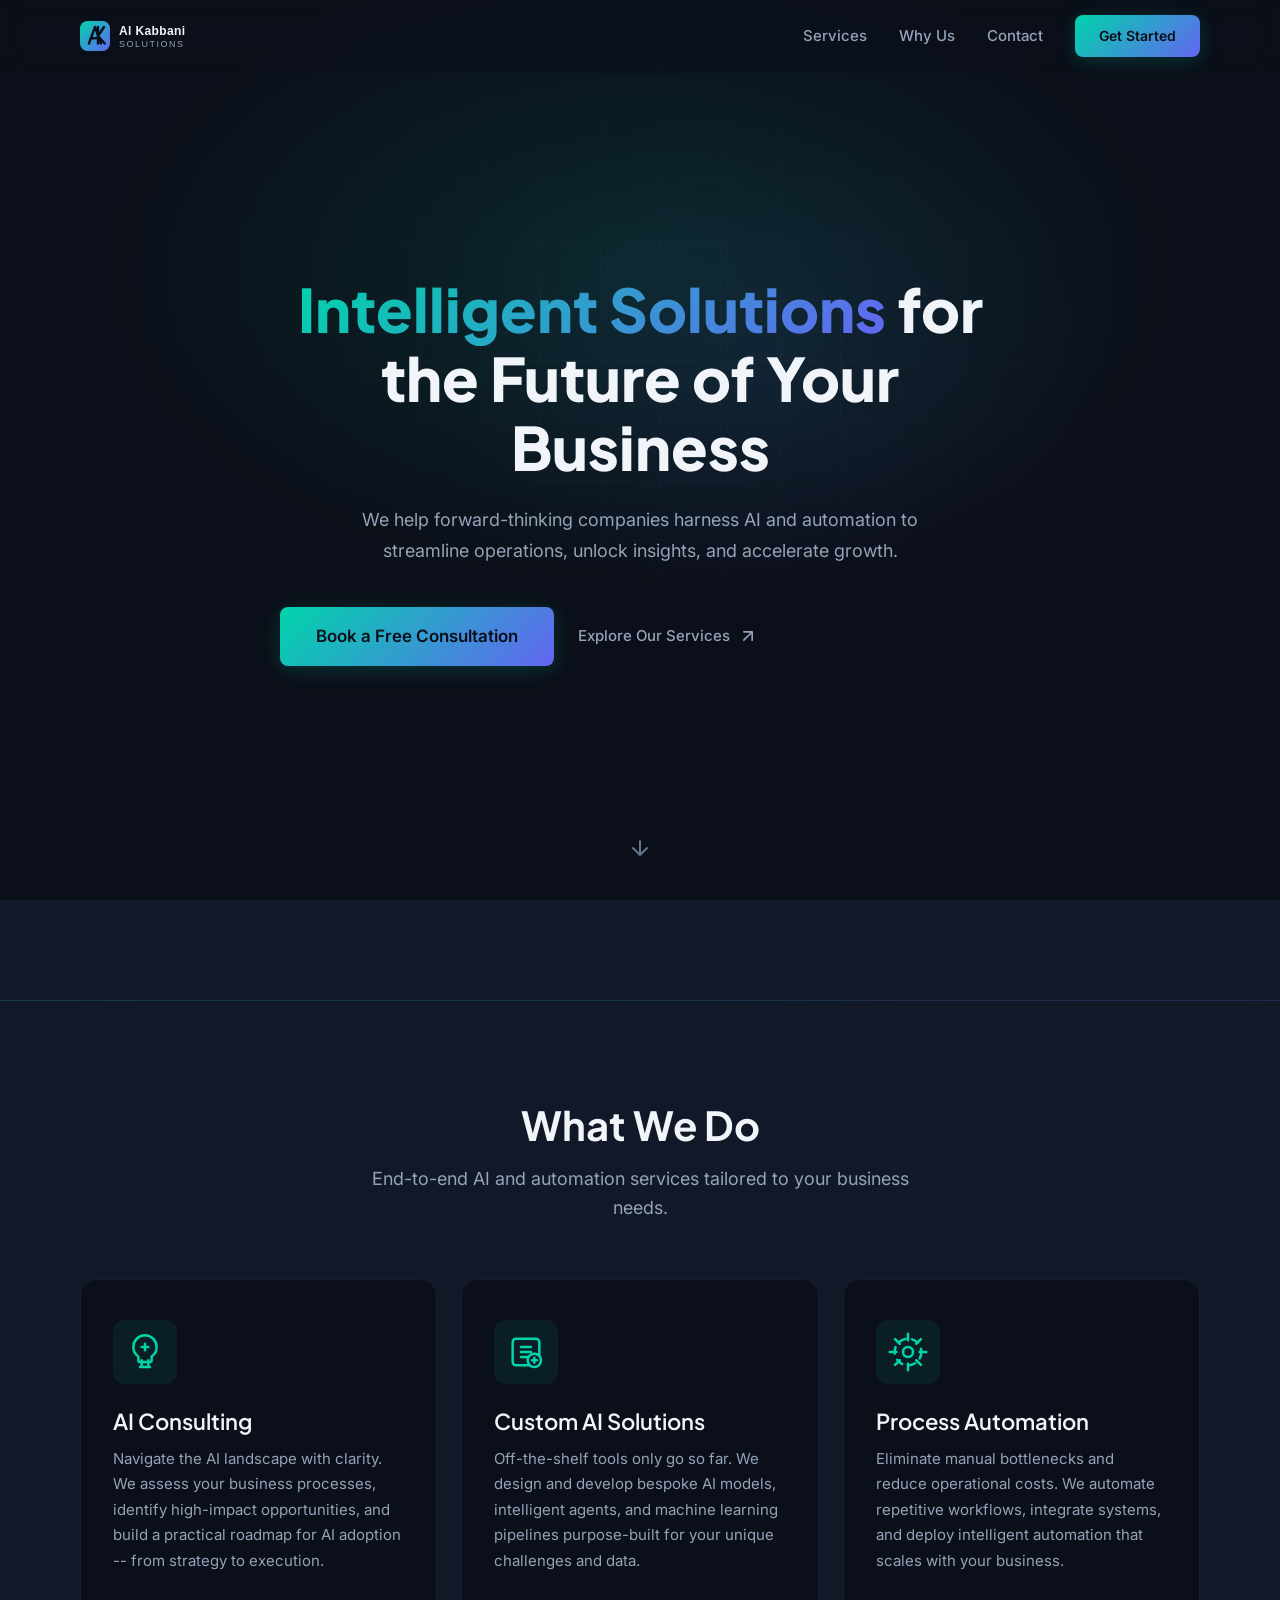
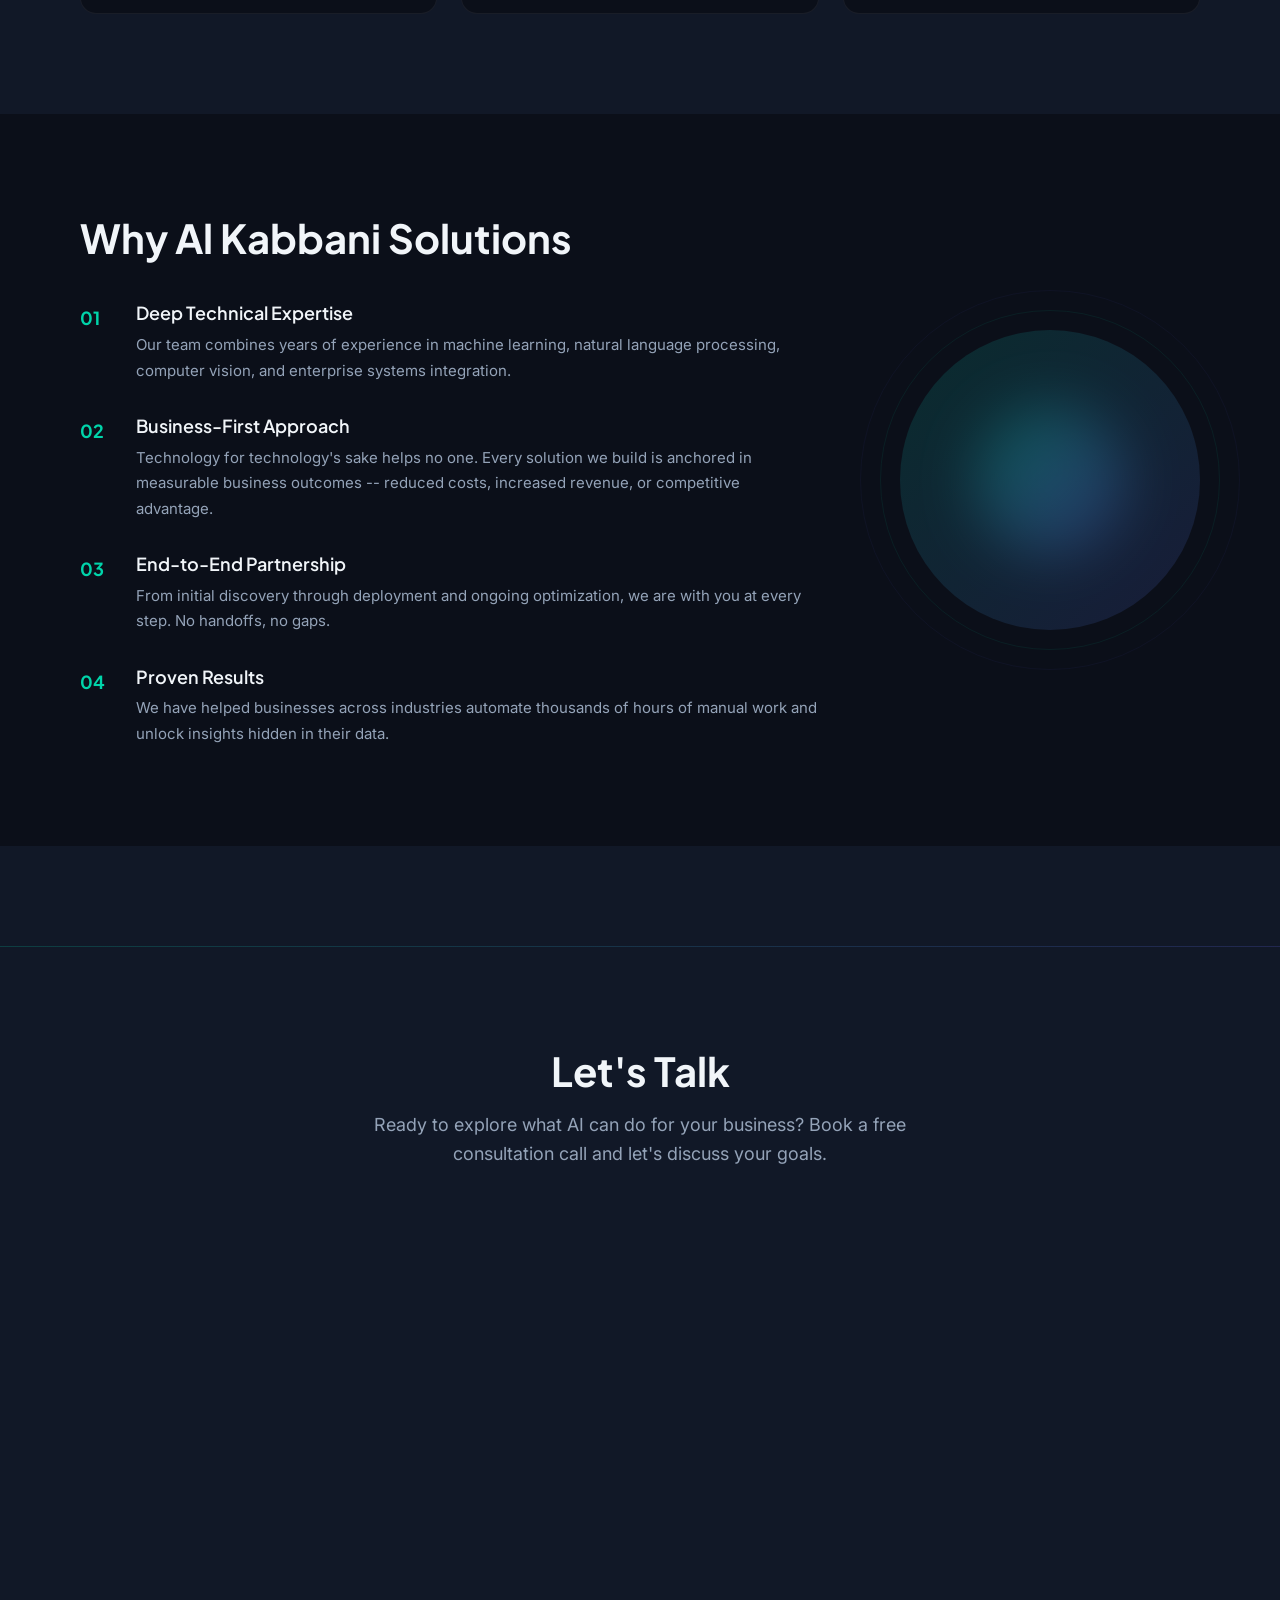
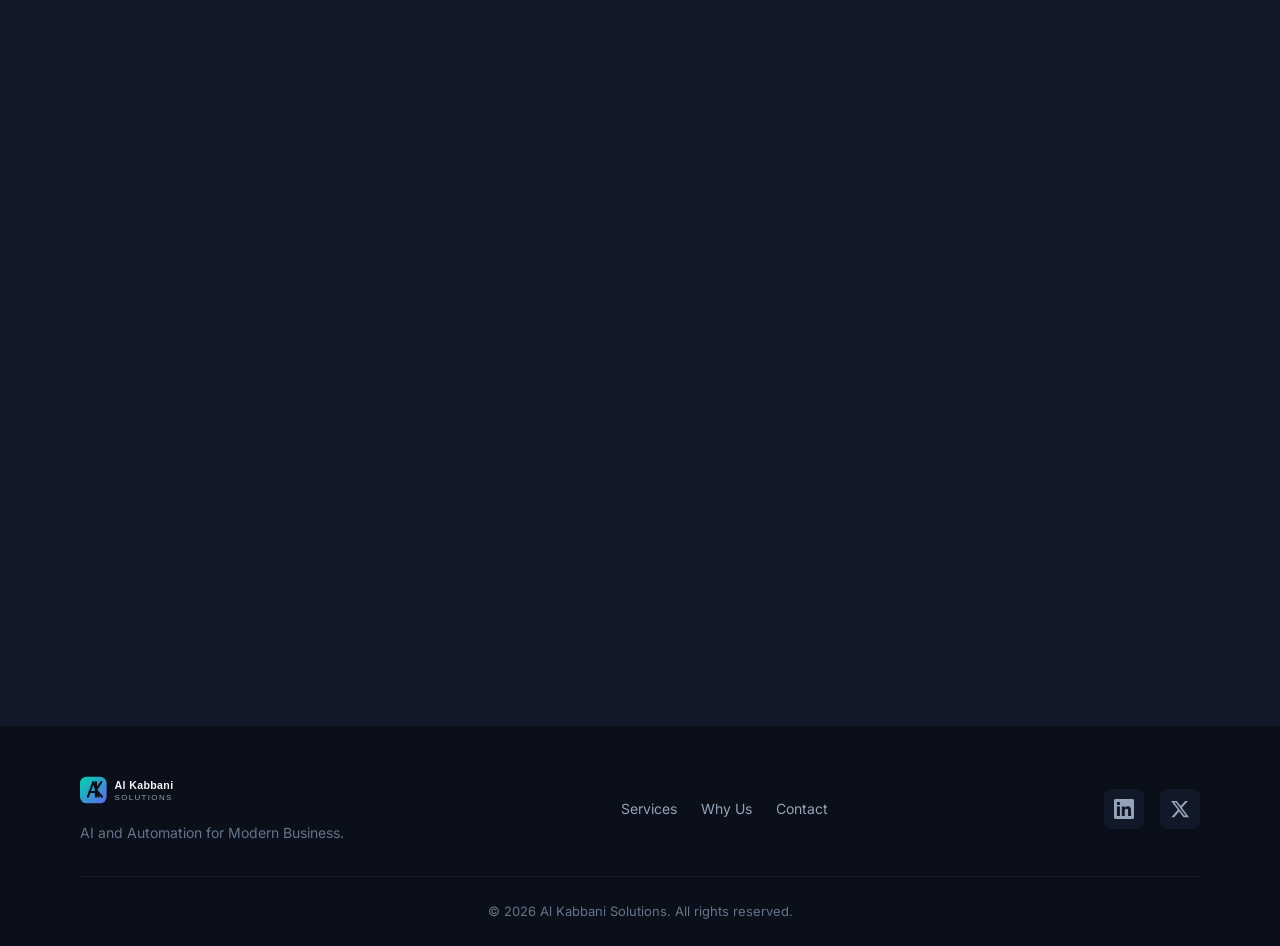
==== commit c033d451: "Add SVG logo to navbar and footer, fix Calendly scrollbar - Created branded AK monogram logo with te" ====
--- a/index.html
+++ b/index.html
@@ -36,7 +36,9 @@
     <!-- Navigation -->
     <header class="site-header" id="header">
         <nav class="nav container">
-            <a href="#" class="nav__logo">Al Kabbani Solutions</a>
+            <a href="#" class="nav__logo">
+                <img src="images/logo.svg" alt="Al Kabbani Solutions" class="nav__logo-img">
+            </a>
 
             <button class="nav__toggle" id="nav-toggle" aria-label="Toggle navigation" aria-expanded="false">
                 <span class="nav__toggle-bar"></span>
@@ -203,7 +205,7 @@
 
                 <div class="contact__calendly-wrapper reveal">
                     <!-- Calendly inline widget - replace YOUR-LINK-HERE with your Calendly URL -->
-                    <div class="calendly-inline-widget" data-url="https://calendly.com/bashirkabbani9/30min?background_color=0b0f19&text_color=f1f5f9&primary_color=00d4aa" style="min-width:320px;height:700px;"></div>
+                    <div class="calendly-inline-widget" data-url="https://calendly.com/bashirkabbani9/30min?background_color=0b0f19&text_color=f1f5f9&primary_color=00d4aa&hide_gdpr_banner=1" style="min-width:320px;height:1000px;overflow:hidden;"></div>
                     <script type="text/javascript" src="https://assets.calendly.com/assets/external/widget.js" async></script>
                 </div>
             </div>
@@ -215,7 +217,9 @@
         <div class="container">
             <div class="footer__inner">
                 <div class="footer__brand">
-                    <a href="#" class="footer__logo">Al Kabbani Solutions</a>
+                    <a href="#" class="footer__logo">
+                        <img src="images/logo.svg" alt="Al Kabbani Solutions" class="footer__logo-img">
+                    </a>
                     <p class="footer__tagline">AI and Automation for Modern Business.</p>
                 </div>
 
--- a/css/style.css
+++ b/css/style.css
@@ -202,15 +202,18 @@
 }
 
 .nav__logo {
-    font-family: var(--font-heading);
-    font-size: 1.25rem;
-    font-weight: 700;
-    color: var(--color-text-primary);
     text-decoration: none;
+    display: flex;
+    align-items: center;
+}
+
+.nav__logo-img {
+    height: 36px;
+    width: auto;
 }
 
 .nav__logo:hover {
-    color: var(--color-text-primary);
+    opacity: 0.9;
 }
 
 .nav__toggle {
@@ -578,15 +581,18 @@
 }
 
 .footer__logo {
-    font-family: var(--font-heading);
-    font-size: 1.125rem;
-    font-weight: 700;
-    color: var(--color-text-primary);
     text-decoration: none;
+    display: inline-flex;
+    align-items: center;
+}
+
+.footer__logo-img {
+    height: 32px;
+    width: auto;
 }
 
 .footer__logo:hover {
-    color: var(--color-text-primary);
+    opacity: 0.9;
 }
 
 .footer__tagline {
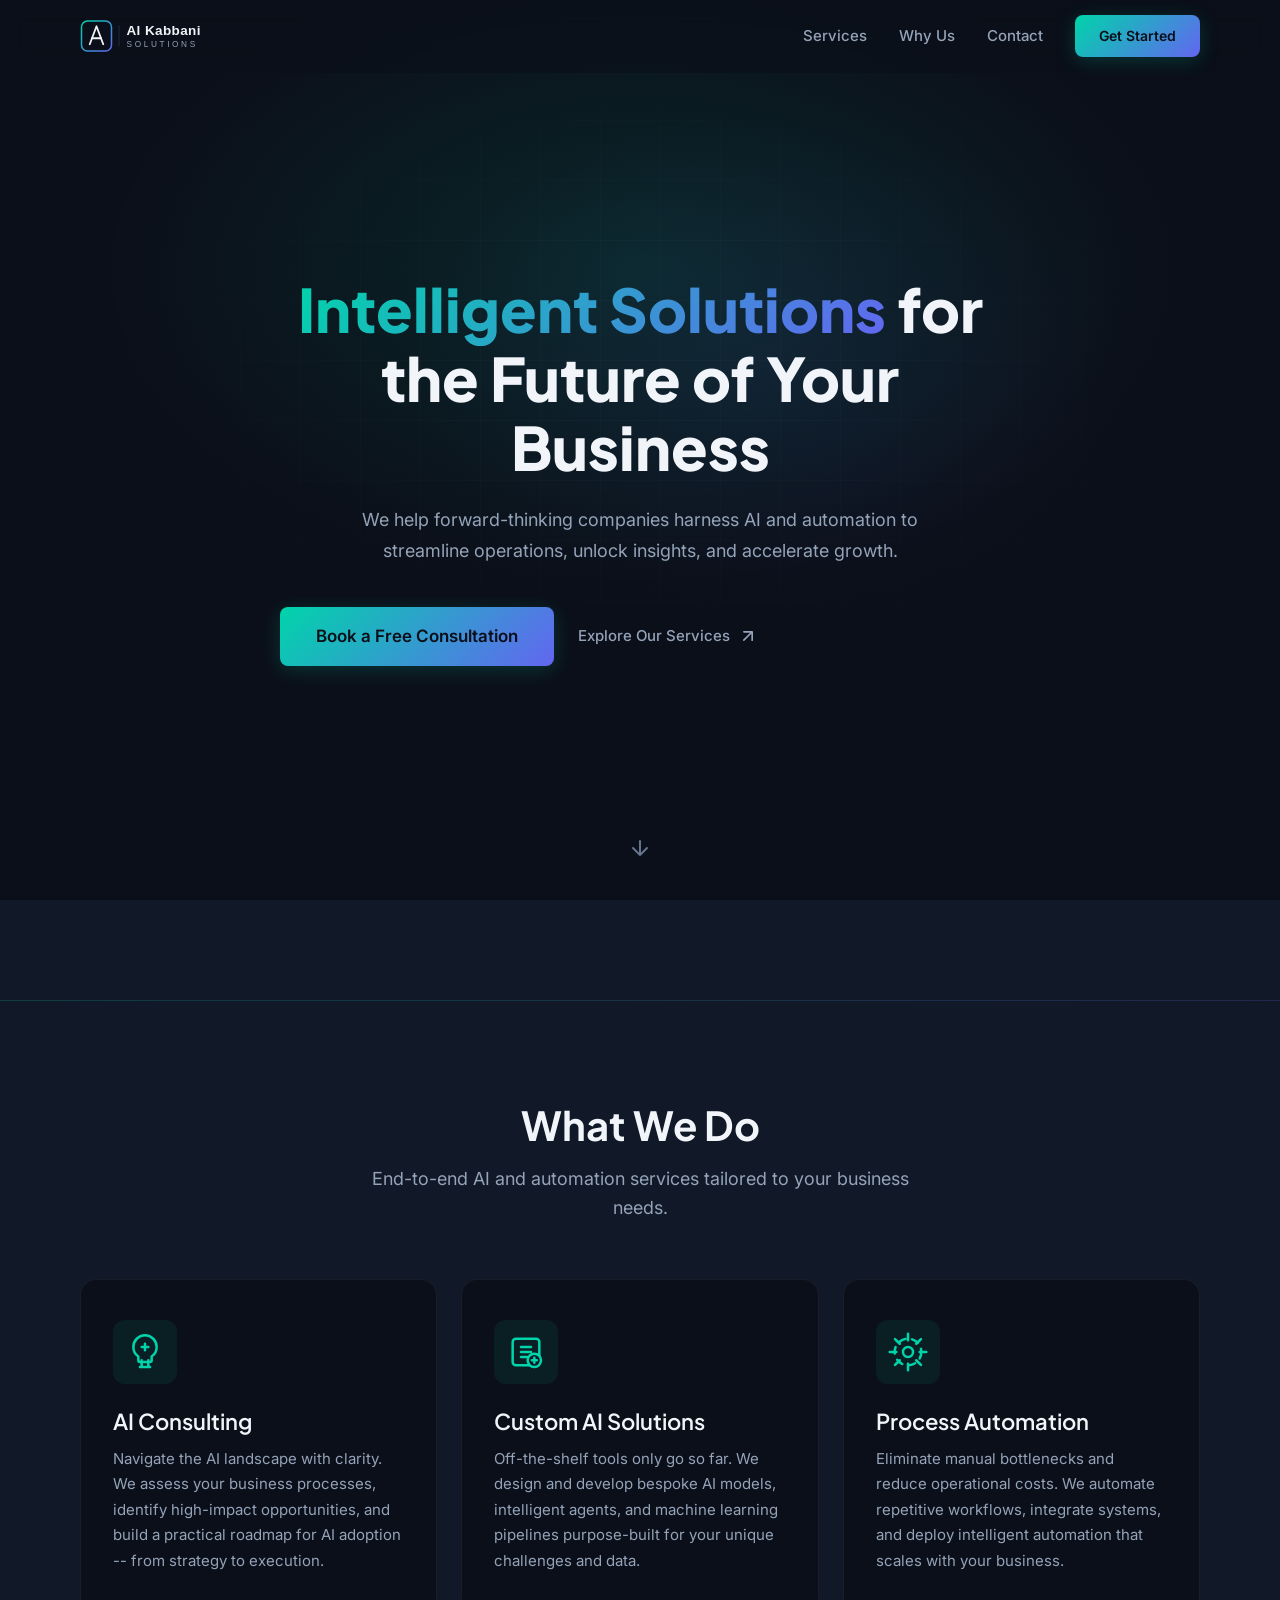
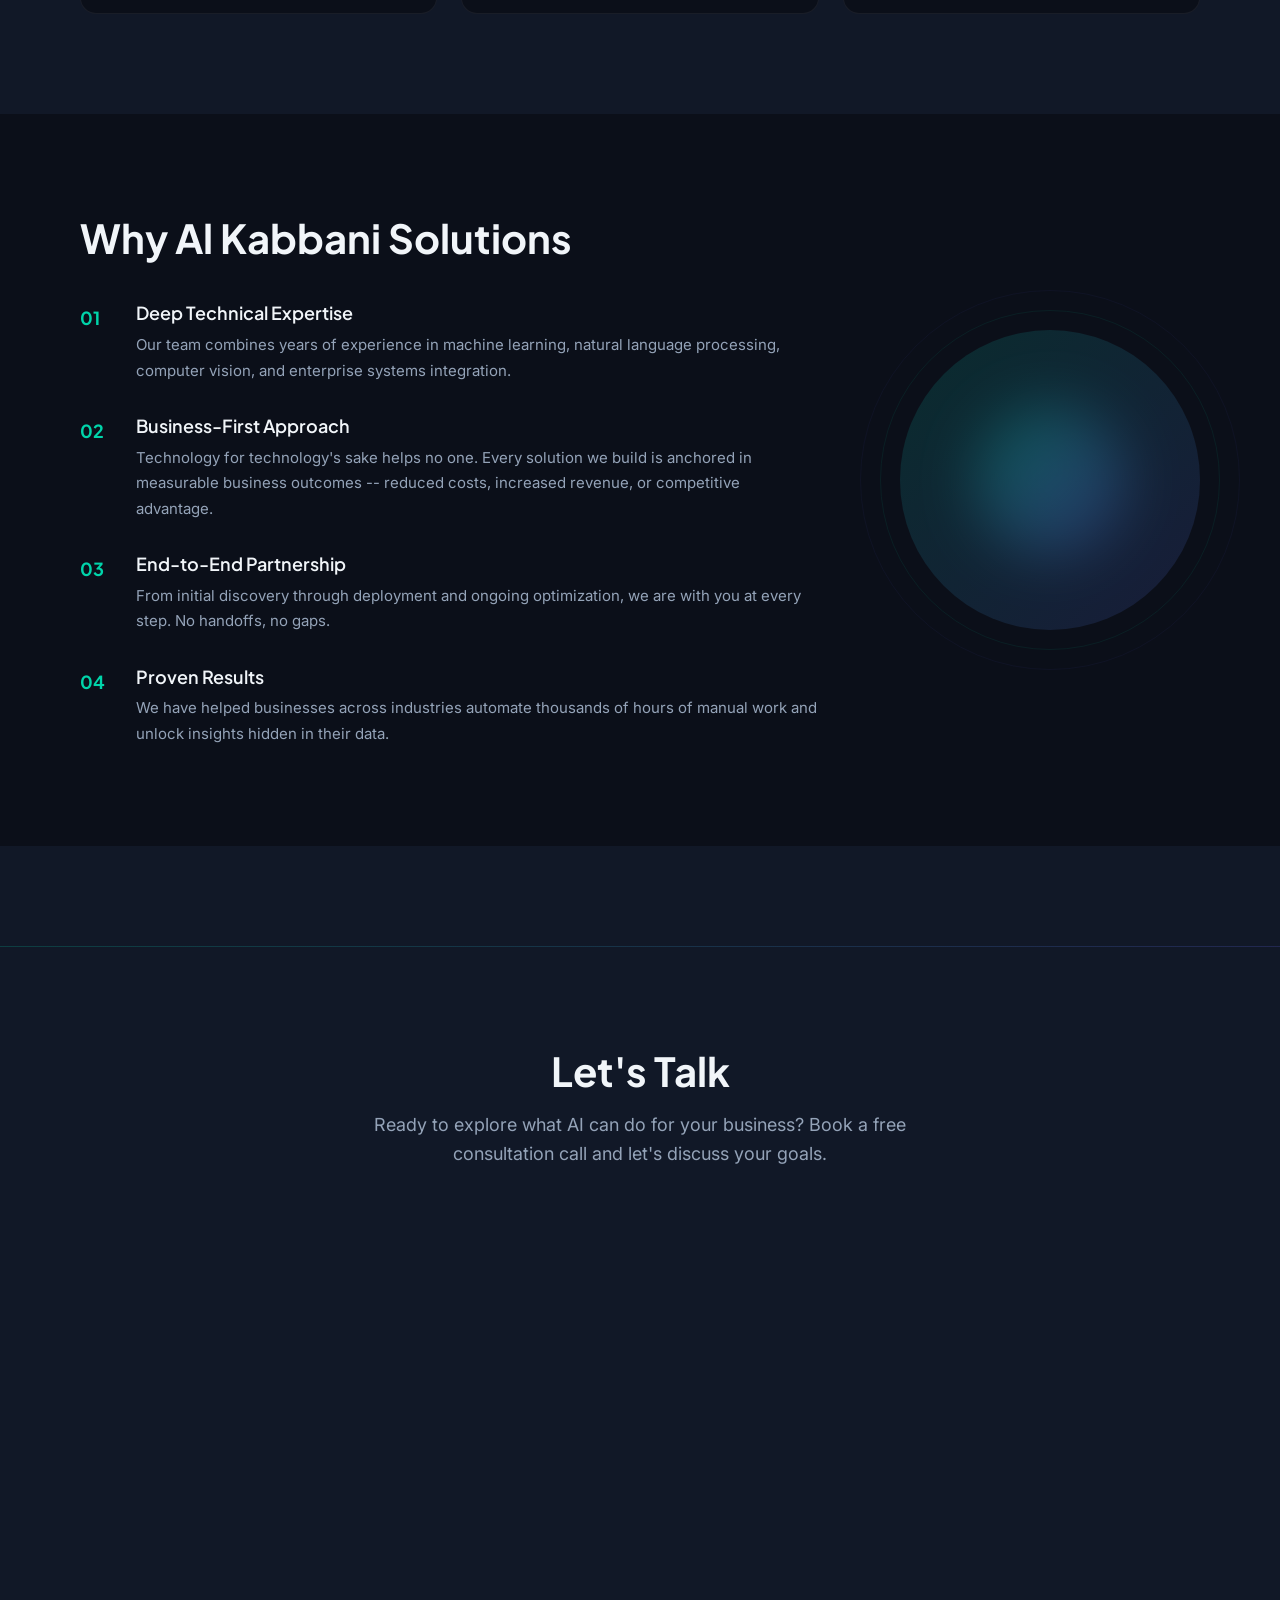
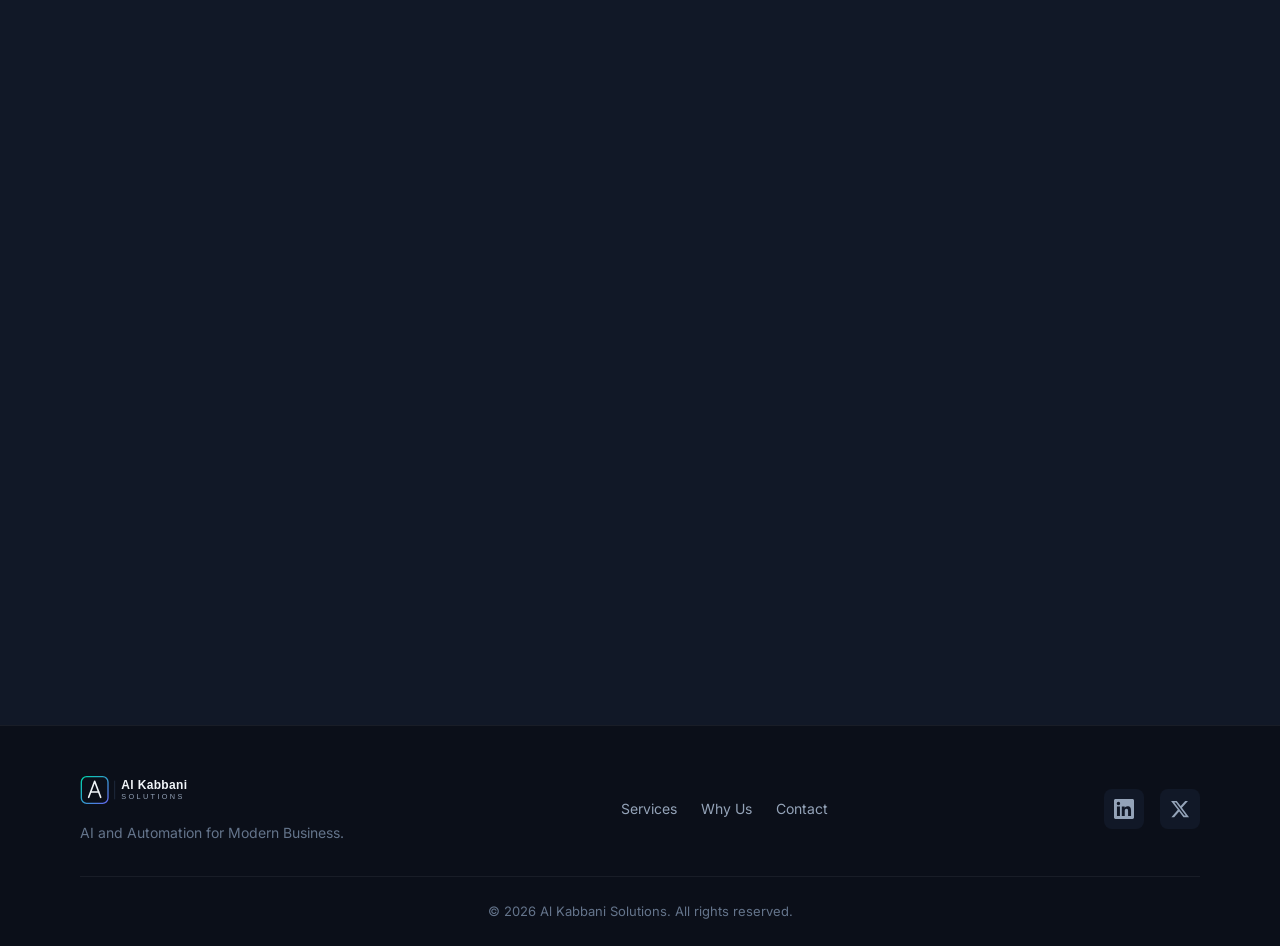
==== commit 6f4d9547: "Add refined logo to navbar and footer Co-Authored-By: Claude Opus 4.6 (1M context) <noreply@anthropi" ====
--- a/index.html
+++ b/index.html
@@ -37,7 +37,7 @@
     <header class="site-header" id="header">
         <nav class="nav container">
             <a href="#" class="nav__logo">
-                <img src="images/logo.svg" alt="Al Kabbani Solutions" class="nav__logo-img">
+                <img src="images/logo-option3.svg" alt="Al Kabbani Solutions" class="nav__logo-img">
             </a>
 
             <button class="nav__toggle" id="nav-toggle" aria-label="Toggle navigation" aria-expanded="false">
@@ -218,7 +218,7 @@
             <div class="footer__inner">
                 <div class="footer__brand">
                     <a href="#" class="footer__logo">
-                        <img src="images/logo.svg" alt="Al Kabbani Solutions" class="footer__logo-img">
+                        <img src="images/logo-option3.svg" alt="Al Kabbani Solutions" class="footer__logo-img">
                     </a>
                     <p class="footer__tagline">AI and Automation for Modern Business.</p>
                 </div>
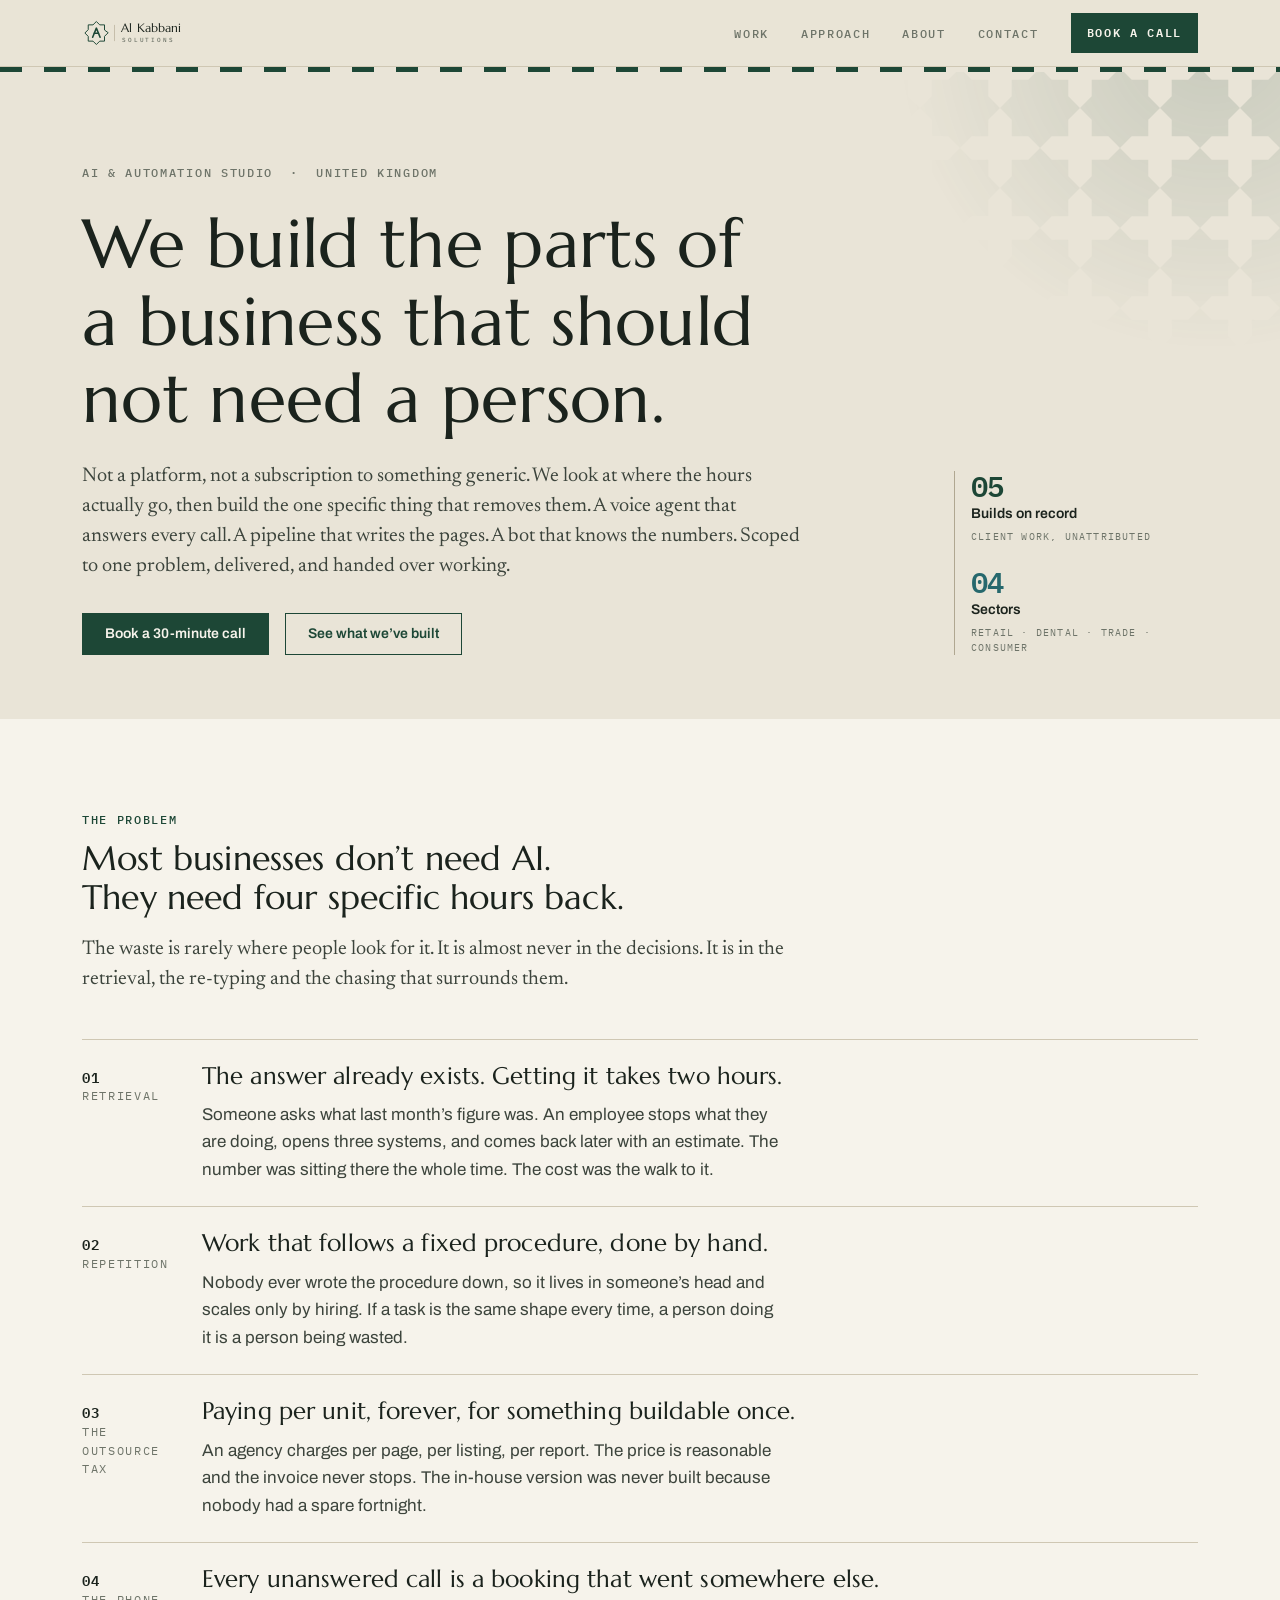
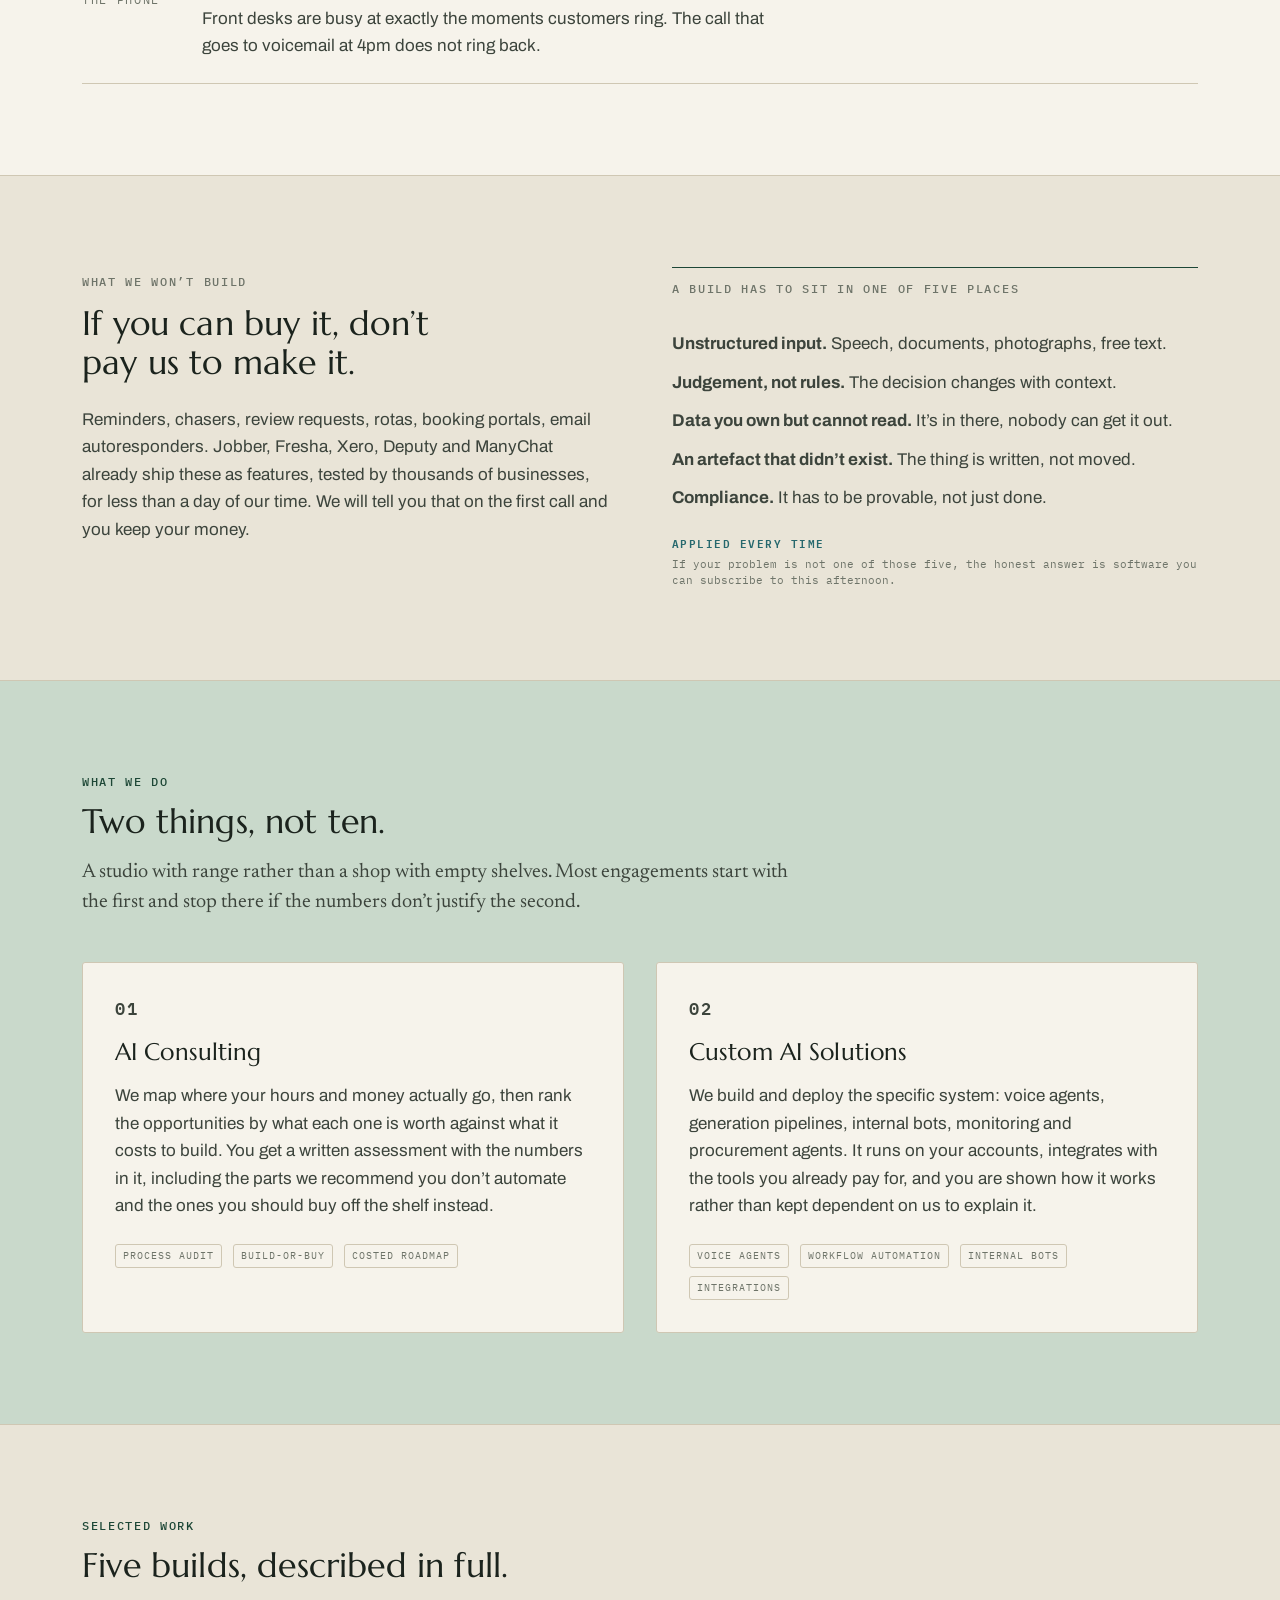
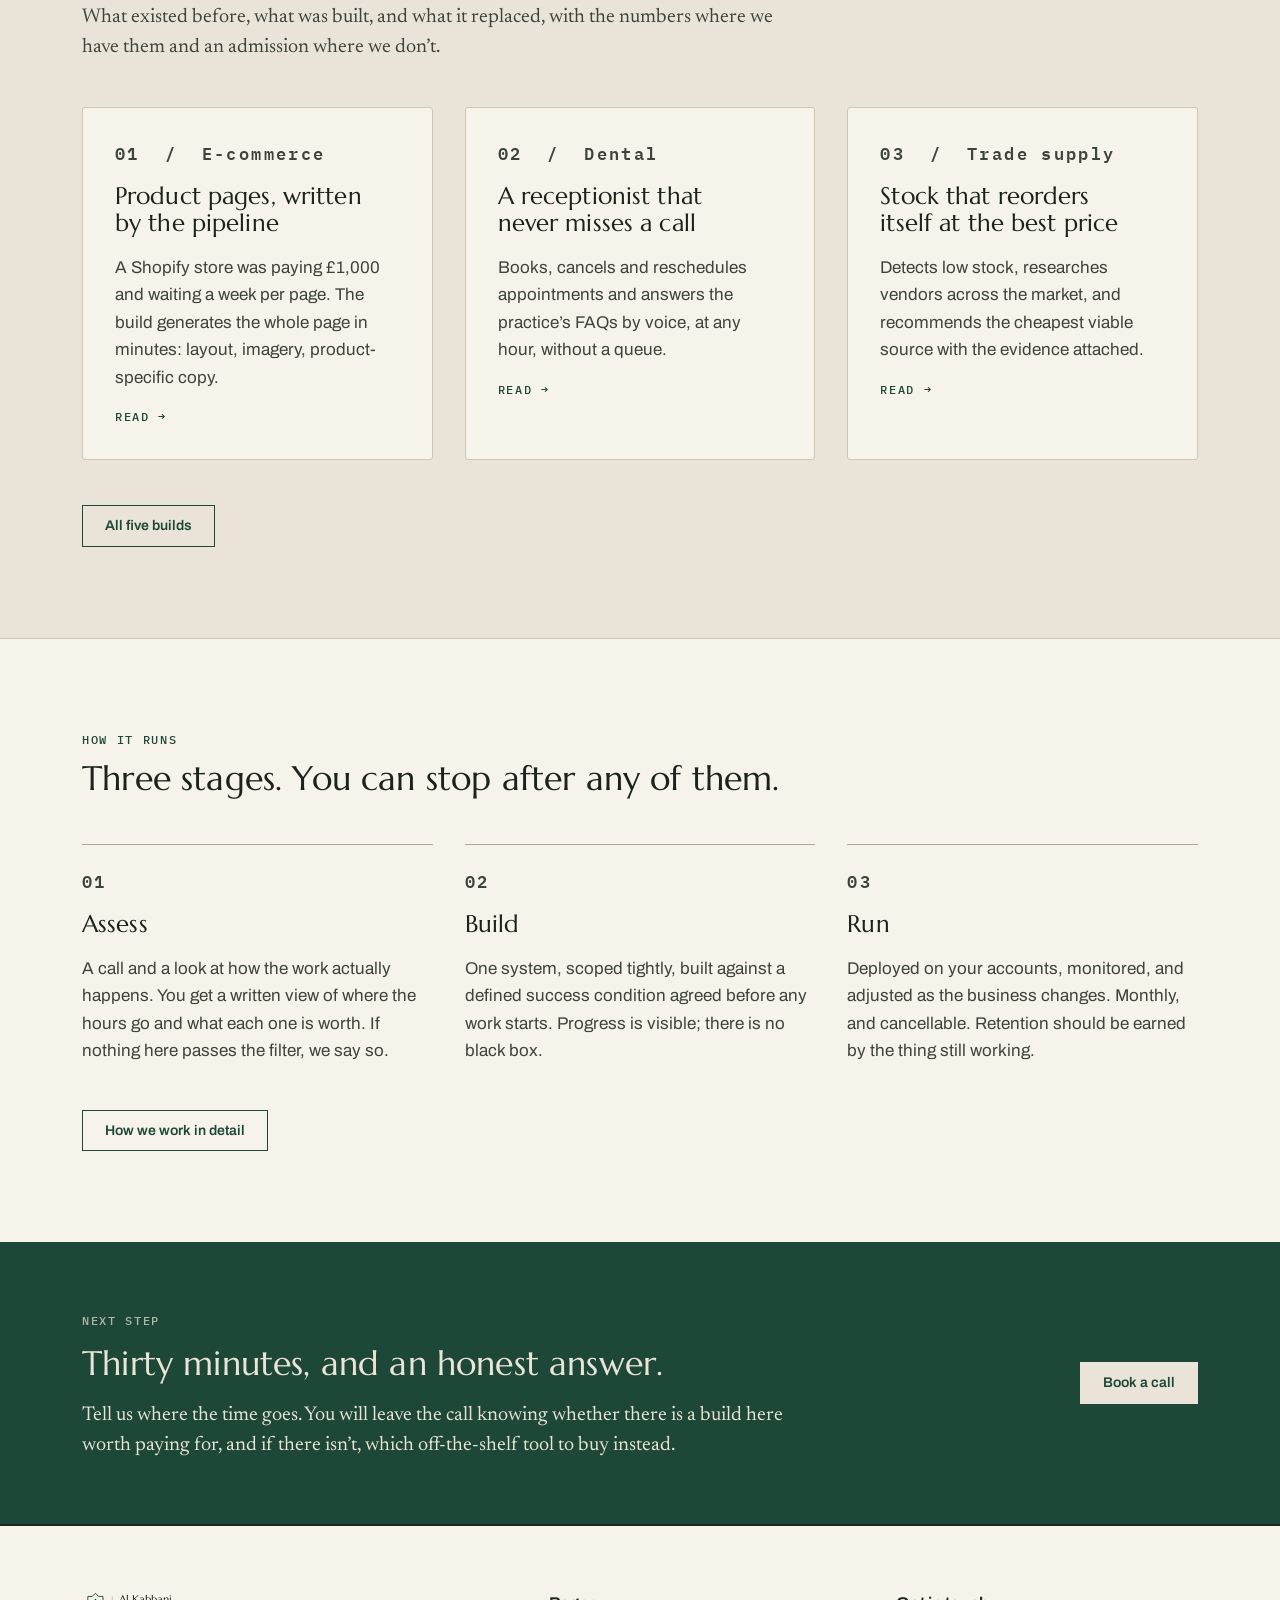
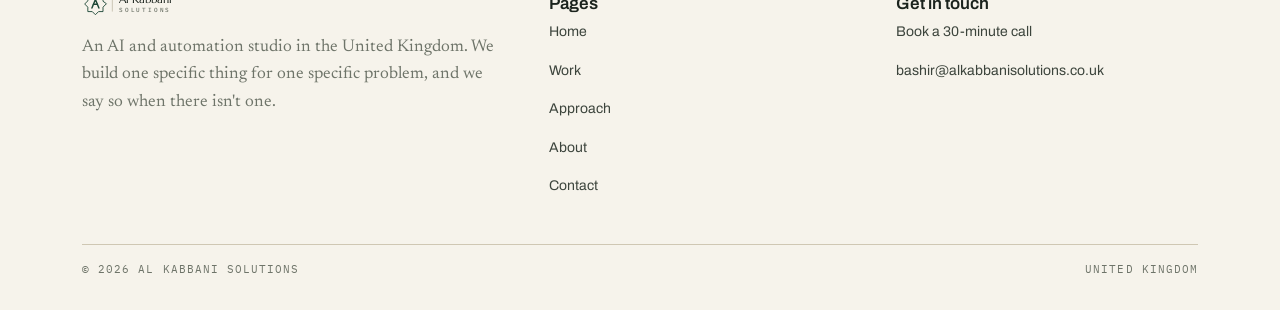
==== commit 66c0abbe: "Rebuild the site as five pages on the Edition 2 brand Replaces the single-page site. Structure follo" ====
--- a/index.html
+++ b/index.html
@@ -1,254 +1,362 @@
 <!DOCTYPE html>
-<html lang="en">
+<html lang="en-GB">
 <head>
-    <meta charset="UTF-8">
-    <meta name="viewport" content="width=device-width, initial-scale=1.0">
-    <meta name="description" content="Al Kabbani Solutions - AI consulting, custom AI solutions, and process automation for forward-thinking businesses.">
-    <meta name="keywords" content="AI consulting, artificial intelligence, automation, machine learning, custom AI solutions, process automation">
-
-    <!-- Open Graph -->
-    <meta property="og:title" content="Al Kabbani Solutions - AI & Automation">
-    <meta property="og:description" content="Intelligent solutions for the future of your business. AI consulting, custom solutions, and process automation.">
-    <meta property="og:type" content="website">
-
-    <!-- Twitter Card -->
-    <meta name="twitter:card" content="summary_large_image">
-    <meta name="twitter:title" content="Al Kabbani Solutions - AI & Automation">
-    <meta name="twitter:description" content="Intelligent solutions for the future of your business.">
-
-    <!-- Favicon -->
-    <link rel="icon" type="image/svg+xml" href="images/favicon.svg">
-
-    <!-- Fonts -->
-    <link rel="preconnect" href="https://fonts.googleapis.com">
-    <link rel="preconnect" href="https://fonts.gstatic.com" crossorigin>
-    <link href="https://fonts.googleapis.com/css2?family=Inter:wght@400;500;600&family=Plus+Jakarta+Sans:wght@600;700;800&display=swap" rel="stylesheet">
-
-    <!-- Styles -->
-    <link rel="stylesheet" href="css/style.css">
-
-    <title>Al Kabbani Solutions | AI Consulting & Automation</title>
+<meta charset="UTF-8">
+<meta name="viewport" content="width=device-width, initial-scale=1">
+<title>Al Kabbani Solutions | AI &amp; Automation Studio</title>
+<meta name="description" content="A UK AI and automation studio. We build the one specific system that removes the hours: voice agents, generation pipelines, internal bots. And we say so when you should buy off the shelf instead.">
+<link rel="canonical" href="https://alkabbanisolutions.co.uk/">
+
+<meta property="og:site_name" content="Al Kabbani Solutions">
+<meta property="og:title" content="Al Kabbani Solutions | AI &amp; Automation Studio">
+<meta property="og:description" content="A UK AI and automation studio. We build the one specific system that removes the hours: voice agents, generation pipelines, internal bots. And we say so when you should buy off the shelf instead.">
+<meta property="og:type" content="website">
+<meta property="og:url" content="https://alkabbanisolutions.co.uk/">
+<meta name="twitter:card" content="summary">
+<meta name="twitter:title" content="Al Kabbani Solutions | AI &amp; Automation Studio">
+<meta name="twitter:description" content="A UK AI and automation studio. We build the one specific system that removes the hours: voice agents, generation pipelines, internal bots. And we say so when you should buy off the shelf instead.">
+
+<link rel="icon" type="image/svg+xml" href="/images/favicon.svg">
+<link rel="preconnect" href="https://fonts.googleapis.com">
+<link rel="preconnect" href="https://fonts.gstatic.com" crossorigin>
+<link rel="stylesheet" href="https://fonts.googleapis.com/css2?family=Archivo:ital,wdth,wght@0,62..125,400..700;1,62..125,400..700&family=IBM+Plex+Mono:wght@400;500;600&family=Marcellus&family=Newsreader:ital,opsz,wght@0,6..72,300..500;1,6..72,300..500&display=swap">
+<link rel="stylesheet" href="/css/tokens.css">
+<link rel="stylesheet" href="/css/style.css">
+
+<!-- Meta Pixel Code -->
+<script>
+!function(f,b,e,v,n,t,s)
+{if(f.fbq)return;n=f.fbq=function(){n.callMethod?
+n.callMethod.apply(n,arguments):n.queue.push(arguments)};
+if(!f._fbq)f._fbq=n;n.push=n;n.loaded=!0;n.version='2.0';
+n.queue=[];t=b.createElement(e);t.async=!0;
+t.src=v;s=b.getElementsByTagName(e)[0];
+s.parentNode.insertBefore(t,s)}(window, document,'script',
+'https://connect.facebook.net/en_US/fbevents.js');
+fbq('init', '1883435145589844');
+fbq('track', 'PageView');
+</script>
+<noscript><img height="1" width="1" style="display:none"
+src="https://www.facebook.com/tr?id=1883435145589844&ev=PageView&noscript=1" alt=""/></noscript>
+<!-- End Meta Pixel Code -->
 </head>
 <body>
-    <!-- Skip to content -->
-    <a href="#main-content" class="skip-link">Skip to main content</a>
-
-    <!-- Navigation -->
-    <header class="site-header" id="header">
-        <nav class="nav container">
-            <a href="#" class="nav__logo">
-                <img src="images/logo-option3.svg" alt="Al Kabbani Solutions" class="nav__logo-img">
-            </a>
-
-            <button class="nav__toggle" id="nav-toggle" aria-label="Toggle navigation" aria-expanded="false">
-                <span class="nav__toggle-bar"></span>
-                <span class="nav__toggle-bar"></span>
-                <span class="nav__toggle-bar"></span>
-            </button>
-
-            <div class="nav__menu" id="nav-menu">
-                <ul class="nav__list">
-                    <li><a href="#services" class="nav__link">Services</a></li>
-                    <li><a href="#why-us" class="nav__link">Why Us</a></li>
-                    <li><a href="#contact" class="nav__link">Contact</a></li>
-                </ul>
-                <a href="#contact" class="btn btn--primary nav__cta">Get Started</a>
-            </div>
-        </nav>
-    </header>
-
-    <main id="main-content">
-        <!-- Hero Section -->
-        <section class="hero" id="hero">
-            <div class="hero__bg"></div>
-            <div class="hero__content container">
-                <h1 class="hero__title">
-                    <span class="hero__title-accent">Intelligent Solutions</span> for the Future of Your Business
-                </h1>
-                <p class="hero__subtitle">
-                    We help forward-thinking companies harness AI and automation to streamline operations, unlock insights, and accelerate growth.
-                </p>
-                <div class="hero__actions">
-                    <a href="#contact" class="btn btn--primary btn--lg">Book a Free Consultation</a>
-                    <a href="#services" class="hero__secondary-link">
-                        Explore Our Services
-                        <svg width="20" height="20" viewBox="0 0 24 24" fill="none" stroke="currentColor" stroke-width="2" stroke-linecap="round" stroke-linejoin="round" aria-hidden="true">
-                            <path d="M7 17l9.2-9.2M17 17V7H7"/>
-                        </svg>
-                    </a>
-                </div>
-            </div>
-            <div class="hero__scroll-hint" aria-hidden="true">
-                <svg width="24" height="24" viewBox="0 0 24 24" fill="none" stroke="currentColor" stroke-width="2" stroke-linecap="round" stroke-linejoin="round">
-                    <path d="M12 5v14M19 12l-7 7-7-7"/>
-                </svg>
-            </div>
-        </section>
-
-        <!-- Services Section -->
-        <section class="services" id="services">
-            <div class="container">
-                <div class="section-header reveal">
-                    <h2 class="section-title">What We Do</h2>
-                    <p class="section-subtitle">End-to-end AI and automation services tailored to your business needs.</p>
-                </div>
-
-                <div class="services__grid">
-                    <!-- AI Consulting -->
-                    <div class="service-card reveal">
-                        <div class="service-card__icon">
-                            <svg width="40" height="40" viewBox="0 0 24 24" fill="none" stroke="currentColor" stroke-width="1.5" stroke-linecap="round" stroke-linejoin="round" aria-hidden="true">
-                                <path d="M12 2a7 7 0 0 1 7 7c0 2.38-1.19 4.47-3 5.74V17a1 1 0 0 1-1 1H9a1 1 0 0 1-1-1v-2.26C6.19 13.47 5 11.38 5 9a7 7 0 0 1 7-7z"/>
-                                <path d="M9 21h6M10 17v4M14 17v4"/>
-                                <line x1="12" y1="7" x2="12" y2="11"/>
-                                <line x1="10" y1="9" x2="14" y2="9"/>
-                            </svg>
-                        </div>
-                        <h3 class="service-card__title">AI Consulting</h3>
-                        <p class="service-card__text">
-                            Navigate the AI landscape with clarity. We assess your business processes, identify high-impact opportunities, and build a practical roadmap for AI adoption -- from strategy to execution.
-                        </p>
-                    </div>
-
-                    <!-- Custom AI Solutions -->
-                    <div class="service-card reveal">
-                        <div class="service-card__icon">
-                            <svg width="40" height="40" viewBox="0 0 24 24" fill="none" stroke="currentColor" stroke-width="1.5" stroke-linecap="round" stroke-linejoin="round" aria-hidden="true">
-                                <rect x="4" y="4" width="16" height="16" rx="2"/>
-                                <path d="M9 9h6M9 12h6M9 15h4"/>
-                                <circle cx="17" cy="17" r="4" fill="var(--color-bg-secondary)" stroke="currentColor"/>
-                                <path d="M15.5 17h3M17 15.5v3"/>
-                            </svg>
-                        </div>
-                        <h3 class="service-card__title">Custom AI Solutions</h3>
-                        <p class="service-card__text">
-                            Off-the-shelf tools only go so far. We design and develop bespoke AI models, intelligent agents, and machine learning pipelines purpose-built for your unique challenges and data.
-                        </p>
-                    </div>
-
-                    <!-- Process Automation -->
-                    <div class="service-card reveal">
-                        <div class="service-card__icon">
-                            <svg width="40" height="40" viewBox="0 0 24 24" fill="none" stroke="currentColor" stroke-width="1.5" stroke-linecap="round" stroke-linejoin="round" aria-hidden="true">
-                                <circle cx="12" cy="12" r="3"/>
-                                <path d="M12 1v4M12 19v4M4.22 4.22l2.83 2.83M16.95 16.95l2.83 2.83M1 12h4M19 12h4M4.22 19.78l2.83-2.83M16.95 7.05l2.83-2.83"/>
-                                <circle cx="12" cy="12" r="8" stroke-dasharray="4 4"/>
-                            </svg>
-                        </div>
-                        <h3 class="service-card__title">Process Automation</h3>
-                        <p class="service-card__text">
-                            Eliminate manual bottlenecks and reduce operational costs. We automate repetitive workflows, integrate systems, and deploy intelligent automation that scales with your business.
-                        </p>
-                    </div>
-                </div>
-            </div>
-        </section>
-
-        <!-- Why Choose Us Section -->
-        <section class="why-us" id="why-us">
-            <div class="container">
-                <div class="why-us__inner">
-                    <div class="why-us__content reveal">
-                        <h2 class="section-title">Why Al Kabbani Solutions</h2>
-
-                        <div class="why-us__items">
-                            <div class="why-us__item">
-                                <div class="why-us__item-number">01</div>
-                                <div class="why-us__item-content">
-                                    <h3 class="why-us__item-title">Deep Technical Expertise</h3>
-                                    <p class="why-us__item-text">Our team combines years of experience in machine learning, natural language processing, computer vision, and enterprise systems integration.</p>
-                                </div>
-                            </div>
-
-                            <div class="why-us__item">
-                                <div class="why-us__item-number">02</div>
-                                <div class="why-us__item-content">
-                                    <h3 class="why-us__item-title">Business-First Approach</h3>
-                                    <p class="why-us__item-text">Technology for technology's sake helps no one. Every solution we build is anchored in measurable business outcomes -- reduced costs, increased revenue, or competitive advantage.</p>
-                                </div>
-                            </div>
-
-                            <div class="why-us__item">
-                                <div class="why-us__item-number">03</div>
-                                <div class="why-us__item-content">
-                                    <h3 class="why-us__item-title">End-to-End Partnership</h3>
-                                    <p class="why-us__item-text">From initial discovery through deployment and ongoing optimization, we are with you at every step. No handoffs, no gaps.</p>
-                                </div>
-                            </div>
-
-                            <div class="why-us__item">
-                                <div class="why-us__item-number">04</div>
-                                <div class="why-us__item-content">
-                                    <h3 class="why-us__item-title">Proven Results</h3>
-                                    <p class="why-us__item-text">We have helped businesses across industries automate thousands of hours of manual work and unlock insights hidden in their data.</p>
-                                </div>
-                            </div>
-                        </div>
-                    </div>
-
-                    <div class="why-us__visual reveal">
-                        <div class="why-us__orb">
-                            <div class="why-us__orb-inner"></div>
-                        </div>
-                    </div>
-                </div>
-            </div>
-        </section>
-
-        <!-- Contact Section -->
-        <section class="contact" id="contact">
-            <div class="container">
-                <div class="section-header reveal">
-                    <h2 class="section-title">Let's Talk</h2>
-                    <p class="section-subtitle">Ready to explore what AI can do for your business? Book a free consultation call and let's discuss your goals.</p>
-                </div>
-
-                <div class="contact__calendly-wrapper reveal">
-                    <!-- Calendly inline widget - replace YOUR-LINK-HERE with your Calendly URL -->
-                    <div class="calendly-inline-widget" data-url="https://calendly.com/bashirkabbani9/30min?background_color=0b0f19&text_color=f1f5f9&primary_color=00d4aa&hide_gdpr_banner=1" style="min-width:320px;height:1000px;overflow:hidden;"></div>
-                    <script type="text/javascript" src="https://assets.calendly.com/assets/external/widget.js" async></script>
-                </div>
-            </div>
-        </section>
-    </main>
-
-    <!-- Footer -->
-    <footer class="site-footer">
-        <div class="container">
-            <div class="footer__inner">
-                <div class="footer__brand">
-                    <a href="#" class="footer__logo">
-                        <img src="images/logo-option3.svg" alt="Al Kabbani Solutions" class="footer__logo-img">
-                    </a>
-                    <p class="footer__tagline">AI and Automation for Modern Business.</p>
-                </div>
-
-                <div class="footer__links">
-                    <a href="#services" class="footer__link">Services</a>
-                    <a href="#why-us" class="footer__link">Why Us</a>
-                    <a href="#contact" class="footer__link">Contact</a>
-                </div>
-
-                <div class="footer__social">
-                    <a href="#" class="footer__social-link" aria-label="LinkedIn">
-                        <svg width="20" height="20" viewBox="0 0 24 24" fill="currentColor" aria-hidden="true">
-                            <path d="M20.447 20.452h-3.554v-5.569c0-1.328-.027-3.037-1.852-3.037-1.853 0-2.136 1.445-2.136 2.939v5.667H9.351V9h3.414v1.561h.046c.477-.9 1.637-1.85 3.37-1.85 3.601 0 4.267 2.37 4.267 5.455v6.286zM5.337 7.433a2.062 2.062 0 0 1-2.063-2.065 2.064 2.064 0 1 1 2.063 2.065zm1.782 13.019H3.555V9h3.564v11.452zM22.225 0H1.771C.792 0 0 .774 0 1.729v20.542C0 23.227.792 24 1.771 24h20.451C23.2 24 24 23.227 24 22.271V1.729C24 .774 23.2 0 22.222 0h.003z"/>
-                        </svg>
-                    </a>
-                    <a href="#" class="footer__social-link" aria-label="X (Twitter)">
-                        <svg width="20" height="20" viewBox="0 0 24 24" fill="currentColor" aria-hidden="true">
-                            <path d="M18.244 2.25h3.308l-7.227 8.26 8.502 11.24H16.17l-5.214-6.817L4.99 21.75H1.68l7.73-8.835L1.254 2.25H8.08l4.713 6.231zm-1.161 17.52h1.833L7.084 4.126H5.117z"/>
-                        </svg>
-                    </a>
-                </div>
-            </div>
-
-            <div class="footer__bottom">
-                <p>&copy; 2026 Al Kabbani Solutions. All rights reserved.</p>
-            </div>
-        </div>
-    </footer>
-
-    <script src="js/main.js"></script>
+<a href="#main" class="skip-link">Skip to content</a>
+
+<header class="site-header" id="header">
+  <nav class="nav wrap" aria-label="Primary">
+    <a href="/" class="nav__logo" aria-label="Al Kabbani Solutions, home">
+      <svg class="logo nav__logo-img" viewBox="0 0 296 48" role="img" aria-label="Al Kabbani Solutions">
+        <g transform="translate(23 24) scale(0.46)" fill="none" stroke="var(--cypress)"
+           stroke-linecap="round" stroke-linejoin="round">
+          <polygon stroke-width="3.4" points="40,0 28.29,11.71 28.29,28.29 11.71,28.29 0,40 -11.71,28.29 -28.29,28.29 -28.29,11.71 -40,0 -28.29,-11.71 -28.29,-28.29 -11.71,-28.29 0,-40 11.71,-28.29 28.29,-28.29 28.29,-11.71"/>
+          <path stroke-width="5.4" d="M-13 15 L0 -17 L13 15"/>
+          <line stroke-width="5.4" x1="-7.4" y1="1.2" x2="7.4" y2="1.2"/>
+        </g>
+        <line x1="52" y1="11" x2="52" y2="37" stroke="var(--rule-firm)" stroke-width="1"/>
+        <text class="logo__name" x="63" y="23">Al Kabbani</text>
+        <text class="logo__sub"  x="63.5" y="38">SOLUTIONS</text>
+      </svg>
+    </a>
+    <button class="nav__toggle" id="nav-toggle" aria-expanded="false" aria-controls="nav-menu" aria-label="Menu">
+      <span></span>
+    </button>
+    <div class="nav__menu" id="nav-menu">
+      <ul class="nav__list">
+        <li><a href="/work/"     class="nav__link" >Work</a></li>
+        <li><a href="/approach/" class="nav__link" >Approach</a></li>
+        <li><a href="/about/"    class="nav__link" >About</a></li>
+        <li><a href="/contact/"  class="nav__link" >Contact</a></li>
+      </ul>
+      <a href="/contact/" class="nav__cta">Book a call</a>
+    </div>
+  </nav>
+</header>
+
+<main id="main">
+  <div class="ablaq band" aria-hidden="true"></div>
+
+  <!-- ============================ HERO ============================ -->
+  <section class="hero">
+    <div class="hero__zellij" aria-hidden="true"><div class="zellij"></div></div>
+    <div class="wrap hero__inner">
+      <div>
+        <p class="eyebrow hero__eyebrow">AI &amp; Automation Studio &nbsp;·&nbsp; United Kingdom</p>
+        <h1>We build the parts of a business that should not need a person.</h1>
+        <p class="lede">Not a platform, not a subscription to something generic. We look at where
+          the hours actually go, then build the one specific thing that removes them. A voice
+          agent that answers every call. A pipeline that writes the pages. A bot that knows the
+          numbers. Scoped to one problem, delivered, and handed over working.</p>
+        <div class="hero__actions">
+          <a href="/contact/" class="btn">Book a 30-minute call</a>
+          <a href="/work/" class="btn btn--quiet">See what we&rsquo;ve built</a>
+        </div>
+      </div>
+      <div class="hero__figs">
+        <div class="figure cypress">
+          <p class="fig-n">05</p>
+          <p class="fig-l">Builds on record</p>
+          <p class="fig-s">Client work, unattributed</p>
+        </div>
+        <div class="figure turquoise">
+          <p class="fig-n">04</p>
+          <p class="fig-l">Sectors</p>
+          <p class="fig-s">Retail · Dental · Trade · Consumer</p>
+        </div>
+      </div>
+    </div>
+  </section>
+
+  <!-- ============================ THE PROBLEM ============================ -->
+  <section class="section section--surface">
+    <div class="wrap">
+      <div class="head">
+        <span class="eyebrow">The problem</span>
+        <h2>Most businesses don&rsquo;t need AI. They need four specific hours back.</h2>
+        <p class="lede">The waste is rarely where people look for it. It is almost never in the
+          decisions. It is in the retrieval, the re-typing and the chasing that surrounds them.</p>
+      </div>
+
+      <ol class="stack">
+        <li>
+          <div class="rail"><b>01</b>Retrieval</div>
+          <div>
+            <h3>The answer already exists. Getting it takes two hours.</h3>
+            <p>Someone asks what last month&rsquo;s figure was. An employee stops what they are
+              doing, opens three systems, and comes back later with an estimate. The number was
+              sitting there the whole time. The cost was the walk to it.</p>
+          </div>
+        </li>
+        <li>
+          <div class="rail"><b>02</b>Repetition</div>
+          <div>
+            <h3>Work that follows a fixed procedure, done by hand.</h3>
+            <p>Nobody ever wrote the procedure down, so it lives in someone&rsquo;s head and scales
+              only by hiring. If a task is the same shape every time, a person doing it is a person
+              being wasted.</p>
+          </div>
+        </li>
+        <li>
+          <div class="rail"><b>03</b>The outsource tax</div>
+          <div>
+            <h3>Paying per unit, forever, for something buildable once.</h3>
+            <p>An agency charges per page, per listing, per report. The price is reasonable and the
+              invoice never stops. The in-house version was never built because nobody had a
+              spare fortnight.</p>
+          </div>
+        </li>
+        <li>
+          <div class="rail"><b>04</b>The phone</div>
+          <div>
+            <h3>Every unanswered call is a booking that went somewhere else.</h3>
+            <p>Front desks are busy at exactly the moments customers ring. The call that goes to
+              voicemail at 4pm does not ring back.</p>
+          </div>
+        </li>
+      </ol>
+    </div>
+  </section>
+
+  <!-- ============================ THE FILTER ============================ -->
+  <section class="section">
+    <div class="wrap">
+      <div class="grid grid--2" style="gap:var(--s7)">
+        <div>
+          <span class="eyebrow">What we won&rsquo;t build</span>
+          <h2 style="margin:var(--s2) 0 var(--s4)">If you can buy it, don&rsquo;t pay us to make it.</h2>
+          <p class="prose">Reminders, chasers, review requests, rotas, booking portals, email
+            autoresponders. Jobber, Fresha, Xero, Deputy and ManyChat already ship these as
+            features, tested by thousands of businesses, for less than a day of our time. We will
+            tell you that on the first call and you keep your money.</p>
+        </div>
+        <div>
+          <div class="ruled"><span class="eyebrow">A build has to sit in one of five places</span></div>
+          <ul class="prose" style="gap:var(--s2)">
+            <li><strong>Unstructured input.</strong> Speech, documents, photographs, free text.</li>
+            <li><strong>Judgement, not rules.</strong> The decision changes with context.</li>
+            <li><strong>Data you own but cannot read.</strong> It&rsquo;s in there, nobody can get it out.</li>
+            <li><strong>An artefact that didn&rsquo;t exist.</strong> The thing is written, not moved.</li>
+            <li><strong>Compliance.</strong> It has to be provable, not just done.</li>
+          </ul>
+          <div class="gloss source" style="margin-top:var(--s4)">
+            <b>Applied every time</b>
+            If your problem is not one of those five, the honest answer is
+            software you can subscribe to this afternoon.
+          </div>
+        </div>
+      </div>
+    </div>
+  </section>
+
+  <!-- ============================ WHAT WE DO ============================ -->
+  <section class="section section--tint">
+    <div class="wrap">
+      <div class="head">
+        <span class="eyebrow">What we do</span>
+        <h2>Two things, not ten.</h2>
+        <p class="lede">A studio with range rather than a shop with empty shelves. Most engagements
+          start with the first and stop there if the numbers don&rsquo;t justify the second.</p>
+      </div>
+      <div class="grid grid--2">
+        <div class="card">
+          <p class="card__n">01</p>
+          <h3>AI Consulting</h3>
+          <p>We map where your hours and money actually go, then rank the opportunities by what
+            each one is worth against what it costs to build. You get a written assessment with
+            the numbers in it, including the parts we recommend you don&rsquo;t automate
+            and the ones you should buy off the shelf instead.</p>
+          <div class="tags">
+            <span class="tag">Process audit</span><span class="tag">Build-or-buy</span>
+            <span class="tag">Costed roadmap</span>
+          </div>
+        </div>
+        <div class="card">
+          <p class="card__n">02</p>
+          <h3>Custom AI Solutions</h3>
+          <p>We build and deploy the specific system: voice agents, generation pipelines, internal
+            bots, monitoring and procurement agents. It runs on your accounts, integrates with the
+            tools you already pay for, and you are shown how it works rather than kept dependent
+            on us to explain it.</p>
+          <div class="tags">
+            <span class="tag">Voice agents</span><span class="tag">Workflow automation</span>
+            <span class="tag">Internal bots</span><span class="tag">Integrations</span>
+          </div>
+        </div>
+      </div>
+    </div>
+  </section>
+
+  <!-- ============================ WORK PREVIEW ============================ -->
+  <section class="section">
+    <div class="wrap">
+      <div class="head">
+        <span class="eyebrow">Selected work</span>
+        <h2>Five builds, described in full.</h2>
+        <p class="lede">What existed before, what was built, and what it replaced, with the
+          numbers where we have them and an admission where we don&rsquo;t.</p>
+      </div>
+      <div class="grid grid--3">
+        <a href="/work/#product-pages" class="card">
+          <p class="card__n">01 &nbsp;/&nbsp; E-commerce</p>
+          <h3>Product pages, written by the pipeline</h3>
+          <p>A Shopify store was paying &pound;1,000 and waiting a week per page. The build
+            generates the whole page in minutes: layout, imagery, product-specific copy.</p>
+          <span class="eyebrow" style="color:var(--cypress)">Read &rarr;</span>
+        </a>
+        <a href="/work/#dental-receptionist" class="card">
+          <p class="card__n">02 &nbsp;/&nbsp; Dental</p>
+          <h3>A receptionist that never misses a call</h3>
+          <p>Books, cancels and reschedules appointments and answers the practice&rsquo;s FAQs by
+            voice, at any hour, without a queue.</p>
+          <span class="eyebrow" style="color:var(--cypress)">Read &rarr;</span>
+        </a>
+        <a href="/work/#inventory" class="card">
+          <p class="card__n">03 &nbsp;/&nbsp; Trade supply</p>
+          <h3>Stock that reorders itself at the best price</h3>
+          <p>Detects low stock, researches vendors across the market, and recommends the cheapest
+            viable source with the evidence attached.</p>
+          <span class="eyebrow" style="color:var(--cypress)">Read &rarr;</span>
+        </a>
+      </div>
+      <div class="actions" style="margin-top:var(--s6)">
+        <a href="/work/" class="btn btn--quiet">All five builds</a>
+      </div>
+    </div>
+  </section>
+
+  <!-- ============================ APPROACH PREVIEW ============================ -->
+  <section class="section section--surface">
+    <div class="wrap">
+      <div class="head">
+        <span class="eyebrow">How it runs</span>
+        <h2>Three stages. You can stop after any of them.</h2>
+      </div>
+      <div class="grid grid--3">
+        <div class="card plain">
+          <p class="card__n">01</p>
+          <h3>Assess</h3>
+          <p>A call and a look at how the work actually happens. You get a written view of where
+            the hours go and what each one is worth. If nothing here passes the filter, we say so.</p>
+        </div>
+        <div class="card plain">
+          <p class="card__n">02</p>
+          <h3>Build</h3>
+          <p>One system, scoped tightly, built against a defined success condition agreed before
+            any work starts. Progress is visible; there is no black box.</p>
+        </div>
+        <div class="card plain">
+          <p class="card__n">03</p>
+          <h3>Run</h3>
+          <p>Deployed on your accounts, monitored, and adjusted as the business changes. Monthly,
+            and cancellable. Retention should be earned by the thing still working.</p>
+        </div>
+      </div>
+      <div class="actions" style="margin-top:var(--s6)">
+        <a href="/approach/" class="btn btn--quiet">How we work in detail</a>
+      </div>
+    </div>
+  </section>
+
+  <!-- ============================ CTA ============================ -->
+  <section class="section section--tight cta">
+    <div class="wrap cta__inner">
+      <div>
+        <span class="eyebrow">Next step</span>
+        <h2 style="margin:var(--s2) 0 var(--s3)">Thirty minutes, and an honest answer.</h2>
+        <p class="lede" style="margin:0">Tell us where the time goes. You will leave the call knowing
+          whether there is a build here worth paying for, and if there isn&rsquo;t, which
+          off-the-shelf tool to buy instead.</p>
+      </div>
+      <div class="actions">
+        <a href="/contact/" class="btn">Book a call</a>
+      </div>
+    </div>
+  </section>
+</main>
+
+<footer class="site-footer">
+  <div class="wrap">
+    <div class="footer__top">
+      <div>
+        <svg class="logo footer__logo-img" viewBox="0 0 296 48" role="img" aria-label="Al Kabbani Solutions">
+        <g transform="translate(23 24) scale(0.46)" fill="none" stroke="var(--cypress)"
+           stroke-linecap="round" stroke-linejoin="round">
+          <polygon stroke-width="3.4" points="40,0 28.29,11.71 28.29,28.29 11.71,28.29 0,40 -11.71,28.29 -28.29,28.29 -28.29,11.71 -40,0 -28.29,-11.71 -28.29,-28.29 -11.71,-28.29 0,-40 11.71,-28.29 28.29,-28.29 28.29,-11.71"/>
+          <path stroke-width="5.4" d="M-13 15 L0 -17 L13 15"/>
+          <line stroke-width="5.4" x1="-7.4" y1="1.2" x2="7.4" y2="1.2"/>
+        </g>
+        <line x1="52" y1="11" x2="52" y2="37" stroke="var(--rule-firm)" stroke-width="1"/>
+        <text class="logo__name" x="63" y="23">Al Kabbani</text>
+        <text class="logo__sub"  x="63.5" y="38">SOLUTIONS</text>
+      </svg>
+        <p class="footer__tag">An AI and automation studio in the United Kingdom. We build one specific
+          thing for one specific problem, and we say so when there isn't one.</p>
+      </div>
+      <div>
+        <h4>Pages</h4>
+        <ul class="footer__list">
+          <li><a href="/">Home</a></li>
+          <li><a href="/work/">Work</a></li>
+          <li><a href="/approach/">Approach</a></li>
+          <li><a href="/about/">About</a></li>
+          <li><a href="/contact/">Contact</a></li>
+        </ul>
+      </div>
+      <div>
+        <h4>Get in touch</h4>
+        <ul class="footer__list">
+          <li><a href="/contact/">Book a 30-minute call</a></li>
+          <li><a href="mailto:bashir@alkabbanisolutions.co.uk">bashir@alkabbanisolutions.co.uk</a></li>
+        </ul>
+      </div>
+    </div>
+    <div class="footer__bottom">
+      <span>&copy; 2026 Al Kabbani Solutions</span>
+      <span>United Kingdom</span>
+    </div>
+  </div>
+</footer>
+
+<script src="/js/main.js"></script>
 </body>
 </html>
--- a/css/tokens.css
+++ b/css/tokens.css
@@ -0,0 +1,299 @@
+@import url("https://fonts.googleapis.com/css2?family=Archivo:ital,wdth,wght@0,62..125,400..700;1,62..125,400..700&family=IBM+Plex+Mono:wght@400;500;600&family=Marcellus&family=Newsreader:ital,opsz,wght@0,6..72,300..500;1,6..72,300..500&display=swap");
+
+/* ============================================================================
+   QUICK START
+   Link this one file and the identity applies:  <link rel="stylesheet" href="tokens.css">
+   Fonts load via the @import above — nothing else to add.
+   Faster alternative for production: delete the @import and put this in <head>
+   BEFORE the stylesheet, so the fonts fetch in parallel instead of in series:
+     <link rel="preconnect" href="https://fonts.gstatic.com" crossorigin>
+     <link rel="stylesheet" href="https://fonts.googleapis.com/css2?family=Archivo:ital,wdth,wght@0,62..125,400..700;1,62..125,400..700&family=IBM+Plex+Mono:wght@400;500;600&family=Marcellus&family=Newsreader:ital,opsz,wght@0,6..72,300..500;1,6..72,300..500&display=swap">
+
+   WHERE THIS FILE DOES NOT REACH — these need their own treatment, not CSS:
+     · HTML email (Outlook ignores custom properties and webfonts — inline it, fall back
+       to Georgia and Arial)
+     · Word, PowerPoint, Google Docs (install the four fonts locally, set a theme)
+     · Reels, TikTok, anything rendered as video
+   ============================================================================ */
+/* ============================================================================
+   AL KABBANI SOLUTIONS — DESIGN TOKENS
+   Edition 2 · August 2026
+   Palette: the five glazes (Damascene ceramic + zellij) on Damascus limestone.
+   Proportion: root-2, derived from the khatem — a square overlaid at 45°.
+   Layout: THE REGISTER — rail / argument / figures.
+   Fonts:
+     <link rel="preconnect" href="https://fonts.gstatic.com" crossorigin>
+     <link rel="stylesheet" href="https://fonts.googleapis.com/css2?family=Archivo:ital,wdth,wght@0,62..125,400..700;1,62..125,400..700&family=IBM+Plex+Mono:wght@400;500;600&family=Marcellus&family=Newsreader:ital,opsz,wght@0,6..72,300..500;1,6..72,300..500&display=swap">
+   ============================================================================ */
+
+:root{
+  /* ---- ground: Damascus limestone — beige biased green, never cream ---- */
+  --ground:#E9E4D7;
+  --surface:#F6F3EB;
+  --sunken:#DED8C8;
+  --ink:#1B231D;
+  --body:#3C443C;
+  --muted:#6E7469;
+  --rule:#CFC7B3;
+  --rule-firm:#B0A791;
+
+  /* ---- the five glazes. cypress leads; bole supports. ---- */
+  --cypress:#1D4736;    --cypress-t:#C9D9CB;    /* primary: brand, rules, links   */
+  --bole:#B0543A;       --bole-t:#EBC7B5;       /* risk, constraint, what it costs*/
+  --brass:#9C7527;      --brass-t:#EBDCB0;      /* highlight, assumption flag     */
+  --turquoise:#26686D;  --turquoise-t:#C1D8D6;  /* data, measurement, charts      */
+  --manganese:#5A3A55;  --manganese-t:#D9C6D3;  /* fifth category only            */
+
+  /* ---- chart order. never reorder; recognition depends on it. ---- */
+  --chart-1:var(--turquoise); --chart-2:var(--cypress); --chart-3:var(--brass);
+  --chart-4:var(--bole);      --chart-5:var(--manganese);
+
+  /* ---- type: four faces, four jobs ----
+     display  Marcellus  — inscriptional. Headings, covers, wordmark. 20px FLOOR.
+                           One weight, no italic. Emphasis = size or case, never bold.
+     serif    Newsreader — standfirsts, ledes, pull quotes, italics, anything long.
+     sans     Archivo    — all body copy, all UI, all forms.
+     mono     Plex Mono  — every number, label, eyebrow and reference.            */
+  --display:"Marcellus",Georgia,"Times New Roman",serif;
+  --serif:"Newsreader",Georgia,"Times New Roman",serif;
+  --sans:"Archivo",-apple-system,BlinkMacSystemFont,"Segoe UI",Helvetica,Arial,sans-serif;
+  --mono:"IBM Plex Mono",ui-monospace,SFMono-Regular,Menlo,Consolas,monospace;
+
+  /* ---- type scale: half-steps of root-2 (×1.1892) ---- */
+  --t00:12px;  /* Plex Mono 500 · eyebrows, labels, refs · .14em · uppercase */
+  --t0:14px;   /* Archivo · captions, tables, figure labels */
+  --t1:17px;   /* Archivo · BODY — the base */
+  --t2:20px;   /* Newsreader 400 · standfirst — also the Marcellus floor */
+  --t3:24px;   /* Marcellus · card title, pull quote */
+  --t4:29px;   /* Marcellus · sub-section, large figures */
+  --t5:34px;   /* Marcellus · section heading */
+  --t6:40px;
+  --t7:48px;   /* Marcellus · cover heading */
+  --t8:57px;
+  --t9:68px;   /* Marcellus · hero — one per page */
+
+  --lh-body:1.62;
+  --lh-head:1.14;
+  --measure:34em;
+  --track-label:.14em;
+  --track-display:.005em;   /* Marcellus title case */
+  --track-caps:.08em;       /* Marcellus set in caps — always loosen */
+
+  /* ---- spacing: full steps of root-2 from 8 ---- */
+  --s1:8px;  --s2:11px; --s3:16px; --s4:23px; --s5:32px;
+  --s6:45px; --s7:64px; --s8:91px; --s9:128px;
+
+  /* ---- the register: three columns ---- */
+  --col-rail:88px;   /* index — section number and label, mono */
+  --col-fig:208px;   /* figures — the column that has to win on its own */
+
+  /* ---- form ---- */
+  --radius:3px;                    /* 0 or 3. never more. */
+  --hair:1px solid var(--rule);
+  --hair-firm:1px solid var(--rule-firm);
+  --close:2px solid var(--ink);    /* the closing rule above a signature */
+  --shadow:0 1px 2px rgba(27,35,29,.05), 0 12px 32px -18px rgba(27,35,29,.22);
+
+  /* ---- motion: 160 and 320 are root-2 apart. nothing exceeds 400ms. ---- */
+  --ease:cubic-bezier(.2,.7,.3,1);
+  --dur:160ms;
+  --dur-in:320ms;
+}
+
+/* ---- dark / night. also the ground for inverted video frames. ---- */
+@media (prefers-color-scheme:dark){
+  :root:not([data-theme="light"]){
+    --ground:#141812; --surface:#1E231C; --sunken:#0F1310;
+    --ink:#EFEBDD; --body:#C6C9BC; --muted:#8D9285;
+    --rule:#2E342B; --rule-firm:#465041;
+    --cypress:#86BFA1;   --cypress-t:#1B2A20;
+    --bole:#E39176;      --bole-t:#2E1D17;
+    --brass:#DBB35E;     --brass-t:#2C2415;
+    --turquoise:#6FB8BC; --turquoise-t:#16292B;
+    --manganese:#C299BA; --manganese-t:#271B25;
+    --shadow:0 1px 2px rgba(0,0,0,.4), 0 12px 32px -18px rgba(0,0,0,.7);
+  }
+}
+:root[data-theme="dark"]{
+  --ground:#141812; --surface:#1E231C; --sunken:#0F1310;
+  --ink:#EFEBDD; --body:#C6C9BC; --muted:#8D9285;
+  --rule:#2E342B; --rule-firm:#465041;
+  --cypress:#86BFA1;   --cypress-t:#1B2A20;
+  --bole:#E39176;      --bole-t:#2E1D17;
+  --brass:#DBB35E;     --brass-t:#2C2415;
+  --turquoise:#6FB8BC; --turquoise-t:#16292B;
+  --manganese:#C299BA; --manganese-t:#271B25;
+  --shadow:0 1px 2px rgba(0,0,0,.4), 0 12px 32px -18px rgba(0,0,0,.7);
+}
+
+/* ============================================================================
+   BASE
+   ============================================================================ */
+*{box-sizing:border-box}
+body{
+  background:var(--ground); color:var(--body);
+  font-family:var(--sans); font-size:var(--t1); line-height:var(--lh-body);
+  margin:0; -webkit-font-smoothing:antialiased;
+}
+h1,h2,h3{
+  font-family:var(--display); font-weight:400; color:var(--ink);
+  line-height:var(--lh-head); letter-spacing:var(--track-display);
+  text-wrap:balance; margin:0;
+}
+h1{font-size:var(--t7)}
+h2{font-size:var(--t5)}
+h3{font-size:var(--t3)}
+h4{font-family:var(--sans);font-size:var(--t1);font-weight:600;color:var(--ink);margin:0}
+p{margin:0;max-width:var(--measure)}
+a{color:var(--cypress);text-underline-offset:2px}
+:focus-visible{outline:2px solid var(--cypress);outline-offset:3px}
+table{border-collapse:collapse;font-variant-numeric:tabular-nums}
+td,th{border-bottom:var(--hair);padding:9px var(--s3) 9px 0;text-align:left}
+
+/* Marcellus set in caps — the inscriptional mode. Always loosen the tracking. */
+.inscribed{font-family:var(--display);text-transform:uppercase;letter-spacing:var(--track-caps)}
+
+/* the eyebrow — the detail that makes a page read surveyed, not marketed */
+.eyebrow{font-family:var(--mono);font-size:var(--t00);font-weight:500;
+  letter-spacing:var(--track-label);text-transform:uppercase;color:var(--muted)}
+
+/* the standfirst — Newsreader, never Marcellus */
+.lede{font-family:var(--serif);font-weight:400;font-size:var(--t2);
+  line-height:1.5;color:var(--body);max-width:36em}
+
+/* ---- ornament, no SVG required. both take their colour from `color`. ----
+   <span class="khatem"></span>                    — the single mark, sized in em
+   <div class="zellij" style="opacity:.16"></div>  — the tessellation, as a background
+   Covers, dividers, banners and video end cards only. Never behind body text.        */
+:root{
+  --khatem-mark:url("data:image/svg+xml,%3Csvg xmlns='http://www.w3.org/2000/svg' viewBox='-40 -40 80 80'%3E%3Cpolygon points='40,0 28.29,11.71 28.29,28.29 11.71,28.29 0,40 -11.71,28.29 -28.29,28.29 -28.29,11.71 -40,0 -28.29,-11.71 -28.29,-28.29 -11.71,-28.29 0,-40 11.71,-28.29 28.29,-28.29 28.29,-11.71'/%3E%3C/svg%3E");
+  --khatem-tile:url("data:image/svg+xml,%3Csvg xmlns='http://www.w3.org/2000/svg' viewBox='0 0 80 80'%3E%3Cpolygon points='40.0,0.0 28.29,11.71 28.29,28.29 11.71,28.29 0.0,40.0 -11.71,28.29 -28.29,28.29 -28.29,11.71 -40.0,0.0 -28.29,-11.71 -28.29,-28.29 -11.71,-28.29 0.0,-40.0 11.71,-28.29 28.29,-28.29 28.29,-11.71'/%3E%3Cpolygon points='120.0,0.0 108.28999999999999,11.71 108.28999999999999,28.29 91.71000000000001,28.29 80.0,40.0 68.28999999999999,28.29 51.71,28.29 51.71,11.71 40.0,0.0 51.71,-11.71 51.71,-28.29 68.28999999999999,-28.29 80.0,-40.0 91.71000000000001,-28.29 108.28999999999999,-28.29 108.28999999999999,-11.71'/%3E%3Cpolygon points='40.0,80.0 28.29,91.71000000000001 28.29,108.28999999999999 11.71,108.28999999999999 0.0,120.0 -11.71,108.28999999999999 -28.29,108.28999999999999 -28.29,91.71000000000001 -40.0,80.0 -28.29,68.28999999999999 -28.29,51.71 -11.71,51.71 0.0,40.0 11.71,51.71 28.29,51.71 28.29,68.28999999999999'/%3E%3Cpolygon points='120.0,80.0 108.28999999999999,91.71000000000001 108.28999999999999,108.28999999999999 91.71000000000001,108.28999999999999 80.0,120.0 68.28999999999999,108.28999999999999 51.71,108.28999999999999 51.71,91.71000000000001 40.0,80.0 51.71,68.28999999999999 51.71,51.71 68.28999999999999,51.71 80.0,40.0 91.71000000000001,51.71 108.28999999999999,51.71 108.28999999999999,68.28999999999999'/%3E%3C/svg%3E");
+}
+.khatem{
+  display:inline-block;width:1em;height:1em;background:currentColor;color:var(--cypress);
+  -webkit-mask:var(--khatem-mark) center/contain no-repeat;
+          mask:var(--khatem-mark) center/contain no-repeat;
+}
+.zellij{
+  background:currentColor;color:var(--cypress);
+  -webkit-mask:var(--khatem-tile) 0 0/80px 80px repeat;
+          mask:var(--khatem-tile) 0 0/80px 80px repeat;
+}
+
+/* ---- the ablaq band: alternating stone courses. once or twice per document. ---- */
+.ablaq{height:7px;background:repeating-linear-gradient(90deg,
+  var(--cypress) 0 22px, transparent 22px 44px)}
+
+/* ---- primary control ---- */
+.btn{font-family:var(--sans);font-size:var(--t0);font-weight:600;
+  background:var(--cypress);color:var(--surface);border:0;border-radius:0;
+  padding:var(--s2) var(--s4);cursor:pointer;transition:opacity var(--dur) var(--ease)}
+.btn:hover{opacity:.86}
+.btn--quiet{background:transparent;color:var(--cypress);box-shadow:inset 0 0 0 1px var(--cypress)}
+
+/* ============================================================================
+   THE REGISTER — the house layout.
+   Three columns: index, argument, figures. Every row uses the same template,
+   so the columns line up down the page without needing subgrid.
+
+     <div class="row">
+       <div class="rail"><b>01</b>Empty running</div>
+       <div class="arg"> …prose… </div>
+       <div class="fig">
+         <div class="figure bole"><p class="fig-n">22%</p><p class="fig-l">Empty running</p>
+              <p class="fig-s">Assumed — sector figure</p></div>
+         <div class="gloss assumed"><b>Assumed</b>Your planner will know the real number.</div>
+       </div>
+     </div>
+
+   THE RULE: cover the argument column. If the figures column alone does not make
+   the case, the numbers are not good enough yet — do not send it.
+   ============================================================================ */
+.row{
+  display:grid;
+  grid-template-columns:var(--col-rail) minmax(0,1fr) var(--col-fig);
+  gap:0 var(--s5);
+  border-top:var(--hair);
+  padding:var(--s4) 0 var(--s5);
+  align-items:start;
+}
+.rail{
+  font-family:var(--mono);font-size:var(--t00);line-height:1.55;
+  letter-spacing:var(--track-label);text-transform:uppercase;color:var(--muted);
+}
+.rail b{display:block;color:var(--ink);font-size:var(--t0);font-weight:600;letter-spacing:.06em}
+.arg{display:flex;flex-direction:column;gap:var(--s3);min-width:0;max-width:var(--measure)}
+.fig{
+  display:flex;flex-direction:column;gap:var(--s4);
+  border-left:var(--hair-firm);padding-left:var(--s3);
+}
+
+/* a figure. maximum three per row — beyond that it stops being scannable. */
+.figure{display:flex;flex-direction:column;gap:3px}
+.fig-n{
+  font-family:var(--mono);font-weight:600;font-size:var(--t4);
+  line-height:1;letter-spacing:-.02em;color:var(--ink);
+  font-variant-numeric:tabular-nums;
+}
+.fig-n.sm{font-size:var(--t2)}
+.fig-l{font-family:var(--sans);font-size:var(--t0);font-weight:600;color:var(--ink);line-height:1.35}
+.fig-s{font-family:var(--mono);font-size:10px;letter-spacing:.12em;text-transform:uppercase;
+  color:var(--muted);line-height:1.5}
+
+/* meaning-coded, never decorative:
+   bole = what it is costing · cypress = what is working or gained
+   turquoise = neutral measurement · brass = flagged as an assumption */
+.figure.bole .fig-n{color:var(--bole)}
+.figure.cypress .fig-n{color:var(--cypress)}
+.figure.turquoise .fig-n{color:var(--turquoise)}
+.figure.brass .fig-n{color:var(--brass)}
+
+/* the apparatus — assumptions, sources, refusals. subordinate to the figures. */
+.gloss{font-family:var(--mono);font-size:10.5px;line-height:1.6;color:var(--muted);
+  display:flex;flex-direction:column;gap:4px}
+.gloss b{letter-spacing:var(--track-label);text-transform:uppercase;font-weight:600}
+.gloss.assumed b{color:var(--brass)}
+.gloss.source b{color:var(--turquoise)}
+.gloss.limit b{color:var(--bole)}
+
+/* narrow screens: figures move ABOVE the argument and run as a strip,
+   so a skimmer still meets the numbers first. */
+@media (max-width:820px){
+  .row{grid-template-columns:1fr;gap:var(--s3);padding-bottom:var(--s4)}
+  .rail b{display:inline;margin-right:var(--s2)}
+  .fig{order:-1;flex-direction:row;flex-wrap:wrap;gap:var(--s4);
+    border-left:0;border-top:var(--hair-firm);padding-left:0;padding-top:var(--s2)}
+  .gloss{flex-basis:100%}
+}
+
+/* print — proposals go out as PDF. keep all three columns. */
+@media print{
+  @page{size:A4;margin:18mm 16mm}
+  body{background:#fff;font-size:10.5pt}
+  .row{break-inside:avoid;--col-rail:56px;--col-fig:150px;gap:0 18px}
+  .fig-n{font-size:20pt}
+  .btn{display:none}
+}
+
+@media (prefers-reduced-motion:reduce){*{animation:none!important;transition:none!important}}
+
+/* ============================================================================
+   THE KHATEM — paste into the page once, then <use href="#khatem"/>
+   Radius 40. Scale it; never redraw it.
+
+   <svg width="0" height="0" style="position:absolute" aria-hidden="true"><defs>
+     <g id="khatem"><polygon points="40,0 28.29,11.71 28.29,28.29 11.71,28.29 0,40
+       -11.71,28.29 -28.29,28.29 -28.29,11.71 -40,0 -28.29,-11.71 -28.29,-28.29
+       -11.71,-28.29 0,-40 11.71,-28.29 28.29,-28.29 28.29,-11.71"/></g>
+     <pattern id="zellij" width="80" height="80" patternUnits="userSpaceOnUse">
+       <g fill="var(--cypress)">
+         <use href="#khatem" x="0"  y="0"/>  <use href="#khatem" x="80" y="0"/>
+         <use href="#khatem" x="0"  y="80"/> <use href="#khatem" x="80" y="80"/>
+       </g>
+     </pattern>
+   </defs></svg>
+
+   Single mark:  <svg viewBox="-50 -50 100 100" fill="var(--cypress)"><use href="#khatem"/></svg>
+   Tessellation: <rect width="100%" height="100%" fill="url(#zellij)" fill-opacity=".16"/>
+                 — covers, dividers, banners and video end cards only. Never behind text.
+   ============================================================================ */
--- a/css/style.css
+++ b/css/style.css
@@ -1,836 +1,357 @@
-/* ===========================
-   1. CSS Custom Properties
-   =========================== */
-:root {
-    --color-bg-primary: #0B0F19;
-    --color-bg-secondary: #111827;
-    --color-bg-tertiary: #1E293B;
-    --color-accent: #00D4AA;
-    --color-accent-secondary: #6366F1;
-    --color-text-primary: #F1F5F9;
-    --color-text-secondary: #94A3B8;
-    --color-text-tertiary: #64748B;
-    --color-error: #EF4444;
-    --color-success: #22C55E;
-    --color-border: rgba(255, 255, 255, 0.06);
-
-    --gradient-accent: linear-gradient(135deg, #00D4AA 0%, #6366F1 100%);
-
-    --font-heading: 'Plus Jakarta Sans', sans-serif;
-    --font-body: 'Inter', sans-serif;
-
-    --container-max: 1200px;
-    --section-padding: 60px;
-    --border-radius-sm: 8px;
-    --border-radius-md: 12px;
-    --border-radius-lg: 16px;
-    --transition: 0.3s ease;
-}
-
-/* ===========================
-   2. Reset & Base
-   =========================== */
-*,
-*::before,
-*::after {
-    box-sizing: border-box;
-    margin: 0;
-    padding: 0;
-}
-
-html {
-    scroll-behavior: smooth;
-}
-
-body {
-    font-family: var(--font-body);
-    font-size: 16px;
-    line-height: 1.6;
-    color: var(--color-text-primary);
-    background-color: var(--color-bg-primary);
-    -webkit-font-smoothing: antialiased;
-    -moz-osx-font-smoothing: grayscale;
-    overflow-x: hidden;
-}
-
-::selection {
-    background: rgba(0, 212, 170, 0.3);
-    color: var(--color-text-primary);
-}
-
-img {
-    max-width: 100%;
-    display: block;
-}
-
-a {
-    color: var(--color-accent);
-    text-decoration: none;
-    transition: color var(--transition);
-}
-
-a:hover {
-    color: var(--color-text-primary);
-}
-
-ul {
-    list-style: none;
-}
-
-/* Skip link */
-.skip-link {
-    position: absolute;
-    top: -100%;
-    left: 16px;
-    background: var(--color-accent);
-    color: var(--color-bg-primary);
-    padding: 8px 16px;
-    border-radius: var(--border-radius-sm);
-    font-weight: 600;
-    z-index: 9999;
-    transition: top var(--transition);
-}
-
-.skip-link:focus {
-    top: 16px;
-}
-
-/* ===========================
-   3. Typography
-   =========================== */
-h1, h2, h3, h4, h5, h6 {
-    font-family: var(--font-heading);
-    line-height: 1.2;
-    color: var(--color-text-primary);
-}
-
-.section-title {
-    font-size: 2rem;
-    font-weight: 700;
-    margin-bottom: 16px;
-}
-
-.section-subtitle {
-    font-size: 1.0625rem;
-    color: var(--color-text-secondary);
-    max-width: 560px;
-    margin: 0 auto;
-}
-
-.section-header {
-    text-align: center;
-    margin-bottom: 56px;
-}
-
-/* ===========================
-   4. Layout
-   =========================== */
-.container {
-    width: 100%;
-    max-width: var(--container-max);
-    margin: 0 auto;
-    padding: 0 20px;
-}
-
-section {
-    padding: var(--section-padding) 0;
-}
-
-/* ===========================
-   5. Buttons
-   =========================== */
-.btn {
-    display: inline-flex;
-    align-items: center;
-    justify-content: center;
-    gap: 8px;
-    font-family: var(--font-body);
-    font-size: 1rem;
-    font-weight: 600;
-    padding: 12px 28px;
-    border: none;
-    border-radius: var(--border-radius-sm);
-    cursor: pointer;
-    transition: all var(--transition);
-    text-decoration: none;
-    white-space: nowrap;
-}
-
-.btn--primary {
-    background: var(--gradient-accent);
-    color: var(--color-bg-primary);
-    box-shadow: 0 4px 20px rgba(0, 212, 170, 0.2);
-}
-
-.btn--primary:hover {
-    transform: scale(1.03);
-    box-shadow: 0 6px 30px rgba(0, 212, 170, 0.35);
-    color: var(--color-bg-primary);
-}
-
-.btn--lg {
-    padding: 16px 36px;
-    font-size: 1.0625rem;
-}
-
-/* ===========================
-   6. Navigation
-   =========================== */
-.site-header {
-    position: fixed;
-    top: 0;
-    left: 0;
-    right: 0;
-    z-index: 1000;
-    background: rgba(11, 15, 25, 0.6);
-    backdrop-filter: blur(12px);
-    -webkit-backdrop-filter: blur(12px);
-    border-bottom: 1px solid transparent;
-    transition: background var(--transition), border-color var(--transition);
-}
-
-.site-header.scrolled {
-    background: rgba(11, 15, 25, 0.92);
-    border-bottom-color: var(--color-border);
-}
-
-.nav {
-    display: flex;
-    align-items: center;
-    justify-content: space-between;
-    height: 72px;
-}
-
-.nav__logo {
-    text-decoration: none;
-    display: flex;
-    align-items: center;
-}
-
-.nav__logo-img {
-    height: 36px;
-    width: auto;
-}
-
-.nav__logo:hover {
-    opacity: 0.9;
-}
-
-.nav__toggle {
-    display: flex;
-    flex-direction: column;
-    gap: 5px;
-    background: none;
-    border: none;
-    cursor: pointer;
-    padding: 8px;
-    z-index: 1001;
-}
-
-.nav__toggle-bar {
-    display: block;
-    width: 24px;
-    height: 2px;
-    background: var(--color-text-primary);
-    border-radius: 2px;
-    transition: all var(--transition);
-}
-
-/* Hamburger animation */
-.nav-open .nav__toggle-bar:nth-child(1) {
-    transform: translateY(7px) rotate(45deg);
-}
-
-.nav-open .nav__toggle-bar:nth-child(2) {
-    opacity: 0;
-}
-
-.nav-open .nav__toggle-bar:nth-child(3) {
-    transform: translateY(-7px) rotate(-45deg);
-}
-
-.nav__menu {
-    position: fixed;
-    top: 0;
-    right: -100%;
-    width: 100%;
-    height: 100vh;
-    background: var(--color-bg-primary);
-    display: flex;
-    flex-direction: column;
-    align-items: center;
-    justify-content: center;
-    gap: 40px;
-    transition: right 0.4s ease;
-}
-
-.nav-open .nav__menu {
-    right: 0;
-}
-
-.nav__list {
-    display: flex;
-    flex-direction: column;
-    align-items: center;
-    gap: 32px;
-}
-
-.nav__link {
-    font-size: 1.25rem;
-    font-weight: 500;
-    color: var(--color-text-secondary);
-    text-decoration: none;
-    transition: color var(--transition);
-}
-
-.nav__link:hover {
-    color: var(--color-text-primary);
-}
-
-/* ===========================
-   7. Hero Section
-   =========================== */
-.hero {
-    position: relative;
-    min-height: 100vh;
-    display: flex;
-    align-items: center;
-    justify-content: center;
-    padding: 120px 0 80px;
-    overflow: hidden;
-}
-
-.hero__bg {
-    position: absolute;
-    inset: 0;
-    background:
-        radial-gradient(ellipse 60% 50% at 50% 30%, rgba(0, 212, 170, 0.12) 0%, transparent 70%),
-        radial-gradient(ellipse 40% 40% at 60% 40%, rgba(99, 102, 241, 0.08) 0%, transparent 70%);
-    z-index: 0;
-}
-
-.hero__bg::after {
-    content: '';
-    position: absolute;
-    inset: 0;
-    background-image:
-        linear-gradient(rgba(255, 255, 255, 0.02) 1px, transparent 1px),
-        linear-gradient(90deg, rgba(255, 255, 255, 0.02) 1px, transparent 1px);
-    background-size: 60px 60px;
-    mask-image: radial-gradient(ellipse 70% 60% at 50% 40%, black 20%, transparent 70%);
-    -webkit-mask-image: radial-gradient(ellipse 70% 60% at 50% 40%, black 20%, transparent 70%);
-}
-
-.hero__content {
-    position: relative;
-    z-index: 1;
-    text-align: center;
-    max-width: 800px;
-}
-
-.hero__title {
-    font-size: 2.5rem;
-    font-weight: 800;
-    line-height: 1.15;
-    margin-bottom: 24px;
-}
-
-.hero__title-accent {
-    background: var(--gradient-accent);
-    -webkit-background-clip: text;
-    background-clip: text;
-    -webkit-text-fill-color: transparent;
-}
-
-.hero__subtitle {
-    font-size: 1.0625rem;
-    color: var(--color-text-secondary);
-    line-height: 1.7;
-    margin-bottom: 40px;
-    max-width: 600px;
-    margin-left: auto;
-    margin-right: auto;
-}
-
-.hero__actions {
-    display: flex;
-    flex-direction: column;
-    align-items: center;
-    gap: 20px;
-}
-
-.hero__secondary-link {
-    display: inline-flex;
-    align-items: center;
-    gap: 8px;
-    font-size: 0.9375rem;
-    font-weight: 500;
-    color: var(--color-text-secondary);
-    transition: color var(--transition);
-}
-
-.hero__secondary-link:hover {
-    color: var(--color-accent);
-}
-
-.hero__secondary-link svg {
-    transition: transform var(--transition);
-}
-
-.hero__secondary-link:hover svg {
-    transform: translate(3px, -3px);
-}
-
-.hero__scroll-hint {
-    position: absolute;
-    bottom: 32px;
-    left: 50%;
-    transform: translateX(-50%);
-    color: var(--color-text-tertiary);
-    animation: bounce 2s ease infinite;
-}
-
-@keyframes bounce {
-    0%, 20%, 50%, 80%, 100% { transform: translateX(-50%) translateY(0); }
-    40% { transform: translateX(-50%) translateY(-8px); }
-    60% { transform: translateX(-50%) translateY(-4px); }
-}
-
-/* ===========================
-   8. Services Section
-   =========================== */
-.services {
-    background: var(--color-bg-secondary);
-}
-
-.services__grid {
-    display: grid;
-    grid-template-columns: 1fr;
-    gap: 24px;
-}
-
-.service-card {
-    background: var(--color-bg-primary);
-    border: 1px solid var(--color-border);
-    border-radius: var(--border-radius-lg);
-    padding: 36px 28px;
-    transition: all var(--transition);
-}
-
-.service-card:hover {
-    transform: translateY(-6px);
-    border-color: rgba(0, 212, 170, 0.2);
-    box-shadow: 0 20px 60px rgba(0, 0, 0, 0.3), 0 0 40px rgba(0, 212, 170, 0.05);
-}
-
-.service-card__icon {
-    width: 64px;
-    height: 64px;
-    display: flex;
-    align-items: center;
-    justify-content: center;
-    border-radius: var(--border-radius-md);
-    background: rgba(0, 212, 170, 0.08);
-    color: var(--color-accent);
-    margin-bottom: 24px;
-}
-
-.service-card__title {
-    font-size: 1.375rem;
-    font-weight: 600;
-    margin-bottom: 12px;
-}
-
-.service-card__text {
-    color: var(--color-text-secondary);
-    line-height: 1.7;
-    font-size: 0.9375rem;
-}
-
-/* ===========================
-   9. Why Us Section
-   =========================== */
-.why-us {
-    background: var(--color-bg-primary);
-}
-
-.why-us__inner {
-    display: flex;
-    flex-direction: column;
-    gap: 48px;
-}
-
-.why-us__content .section-title {
-    text-align: left;
-    margin-bottom: 40px;
-}
-
-.why-us__items {
-    display: flex;
-    flex-direction: column;
-    gap: 32px;
-}
-
-.why-us__item {
-    display: flex;
-    gap: 20px;
-    align-items: flex-start;
-}
-
-.why-us__item-number {
-    font-family: var(--font-heading);
-    font-size: 1.125rem;
-    font-weight: 700;
-    color: var(--color-accent);
-    flex-shrink: 0;
-    width: 36px;
-    padding-top: 2px;
-}
-
-.why-us__item-title {
-    font-size: 1.125rem;
-    font-weight: 600;
-    margin-bottom: 8px;
-}
-
-.why-us__item-text {
-    color: var(--color-text-secondary);
-    font-size: 0.9375rem;
-    line-height: 1.7;
-}
-
-/* Decorative orb */
-.why-us__visual {
-    display: flex;
-    align-items: center;
-    justify-content: center;
-}
-
-.why-us__orb {
-    width: 240px;
-    height: 240px;
-    border-radius: 50%;
-    background: linear-gradient(135deg, rgba(0, 212, 170, 0.15), rgba(99, 102, 241, 0.15));
-    display: flex;
-    align-items: center;
-    justify-content: center;
-    position: relative;
-    animation: orbFloat 6s ease-in-out infinite;
-}
-
-.why-us__orb::before {
-    content: '';
-    position: absolute;
-    inset: -20px;
-    border-radius: 50%;
-    border: 1px solid rgba(0, 212, 170, 0.08);
-}
-
-.why-us__orb::after {
-    content: '';
-    position: absolute;
-    inset: -40px;
-    border-radius: 50%;
-    border: 1px solid rgba(99, 102, 241, 0.05);
-}
-
-.why-us__orb-inner {
-    width: 120px;
-    height: 120px;
-    border-radius: 50%;
-    background: var(--gradient-accent);
-    opacity: 0.3;
-    filter: blur(30px);
-}
-
-@keyframes orbFloat {
-    0%, 100% { transform: translateY(0); }
-    50% { transform: translateY(-16px); }
-}
-
-/* ===========================
-   10. Contact Section
-   =========================== */
-.contact {
-    background: var(--color-bg-secondary);
-}
-
-.contact__calendly-wrapper {
-    max-width: 900px;
-    margin: 0 auto;
-    border-radius: var(--border-radius-lg);
-    overflow: hidden;
-}
-
-/* ===========================
-   11. Footer
-   =========================== */
-.site-footer {
-    background: var(--color-bg-primary);
-    border-top: 1px solid var(--color-border);
-    padding: 48px 0 24px;
-}
-
-.footer__inner {
-    display: flex;
-    flex-direction: column;
-    gap: 32px;
-    padding-bottom: 32px;
-    border-bottom: 1px solid var(--color-border);
-    margin-bottom: 24px;
-}
-
-.footer__logo {
-    text-decoration: none;
-    display: inline-flex;
-    align-items: center;
-}
-
-.footer__logo-img {
-    height: 32px;
-    width: auto;
-}
-
-.footer__logo:hover {
-    opacity: 0.9;
-}
-
-.footer__tagline {
-    color: var(--color-text-tertiary);
-    font-size: 0.875rem;
-    margin-top: 8px;
-}
-
-.footer__links {
-    display: flex;
-    gap: 24px;
-}
-
-.footer__link {
-    font-size: 0.875rem;
-    color: var(--color-text-secondary);
-    text-decoration: none;
-    transition: color var(--transition);
-}
-
-.footer__link:hover {
-    color: var(--color-text-primary);
-}
-
-.footer__social {
-    display: flex;
-    gap: 16px;
-}
-
-.footer__social-link {
-    display: flex;
-    align-items: center;
-    justify-content: center;
-    width: 40px;
-    height: 40px;
-    border-radius: var(--border-radius-sm);
-    background: var(--color-bg-secondary);
-    color: var(--color-text-secondary);
-    transition: all var(--transition);
-}
-
-.footer__social-link:hover {
-    background: var(--color-bg-tertiary);
-    color: var(--color-accent);
-}
-
-.footer__bottom {
-    text-align: center;
-}
-
-.footer__bottom p {
-    font-size: 0.8125rem;
-    color: var(--color-text-tertiary);
-}
-
-/* ===========================
-   12. Scroll Reveal Animation
-   =========================== */
-.reveal {
-    opacity: 0;
-    transform: translateY(30px);
-    transition: opacity 0.6s ease, transform 0.6s ease;
-}
-
-.reveal.visible {
-    opacity: 1;
-    transform: translateY(0);
-}
-
-/* ===========================
-   13. Gradient Divider
-   =========================== */
-.services::before,
-.contact::before {
-    content: '';
-    display: block;
-    height: 1px;
-    background: var(--gradient-accent);
-    opacity: 0.2;
-    margin-bottom: var(--section-padding);
-}
-
-/* ===========================
-   14. Responsive - Tablet (768px)
-   =========================== */
-@media (min-width: 768px) {
-    :root {
-        --section-padding: 80px;
-    }
-
-    .container {
-        padding: 0 32px;
-    }
-
-    .section-title {
-        font-size: 2.5rem;
-    }
-
-    .section-subtitle {
-        font-size: 1.125rem;
-    }
-
-    .hero__title {
-        font-size: 3.25rem;
-    }
-
-    .hero__subtitle {
-        font-size: 1.125rem;
-    }
-
-    .hero__actions {
-        flex-direction: row;
-        gap: 24px;
-    }
-
-    .services__grid {
-        grid-template-columns: repeat(2, 1fr);
-    }
-
-    .service-card {
-        padding: 40px 32px;
-    }
-
-    .footer__inner {
-        flex-direction: row;
-        align-items: center;
-        justify-content: space-between;
-    }
-}
-
-/* ===========================
-   15. Responsive - Desktop (1024px)
-   =========================== */
-@media (min-width: 1024px) {
-    :root {
-        --section-padding: 100px;
-    }
-
-    .container {
-        padding: 0 40px;
-    }
-
-    /* Desktop nav */
-    .nav__toggle {
-        display: none;
-    }
-
-    .nav__menu {
-        position: static;
-        width: auto;
-        height: auto;
-        background: transparent;
-        flex-direction: row;
-        align-items: center;
-        gap: 32px;
-    }
-
-    .nav__list {
-        flex-direction: row;
-        gap: 32px;
-    }
-
-    .nav__link {
-        font-size: 0.9375rem;
-    }
-
-    .nav__cta {
-        padding: 10px 24px;
-        font-size: 0.875rem;
-    }
-
-    /* Hero */
-    .hero__title {
-        font-size: 3.75rem;
-    }
-
-    /* Services grid */
-    .services__grid {
-        grid-template-columns: repeat(3, 1fr);
-    }
-
-    /* Why us two-column */
-    .why-us__inner {
-        flex-direction: row;
-        align-items: center;
-        gap: 80px;
-    }
-
-    .why-us__content {
-        flex: 1;
-    }
-
-    .why-us__visual {
-        flex-shrink: 0;
-    }
-
-    .why-us__orb {
-        width: 300px;
-        height: 300px;
-    }
-
-    .why-us__orb-inner {
-        width: 150px;
-        height: 150px;
-    }
-}
-
-/* ===========================
-   16. Reduced Motion
-   =========================== */
-@media (prefers-reduced-motion: reduce) {
-    html {
-        scroll-behavior: auto;
-    }
-
-    .reveal {
-        opacity: 1;
-        transform: none;
-        transition: none;
-    }
-
-    .hero__scroll-hint {
-        animation: none;
-    }
-
-    .why-us__orb {
-        animation: none;
-    }
-
-    .service-card {
-        transition: none;
-    }
-
-    .btn--primary {
-        transition: none;
-    }
-
-    .btn--primary:hover {
-        transform: none;
-    }
-}
+/* ============================================================================
+   AL KABBANI SOLUTIONS — SITE LAYER
+   Sits on top of css/tokens.css (Brand Edition 2). Tokens define the identity;
+   this file only arranges it. If a value here is a raw hex or a magic number,
+   it is a bug — every colour, size and gap comes from a token.
+   ============================================================================ */
+
+/* ---------------------------------------------------------------- structure */
+:root{
+  --page:1180px;          /* outer frame */
+  --gutter:var(--s5);
+  --header-h:66px;
+}
+html{scroll-behavior:smooth}
+@media (prefers-reduced-motion:reduce){html{scroll-behavior:auto}}
+
+body{overflow-x:hidden}
+img,svg{max-width:100%}
+ul,ol{margin:0;padding:0;list-style:none}
+
+.wrap{width:100%;max-width:var(--page);margin:0 auto;padding:0 var(--gutter)}
+@media (max-width:640px){:root{--gutter:var(--s4)}}
+
+.section{padding:var(--s8) 0}
+.section--tight{padding:var(--s7) 0}
+.section--sunken{background:var(--sunken)}
+.section--tint{background:var(--cypress-t)}
+.section--tint .eyebrow{color:var(--cypress)}
+.section--surface{background:var(--surface)}
+.section + .section{border-top:var(--hair)}
+
+.skip-link{
+  position:absolute;left:-9999px;top:0;z-index:100;
+  background:var(--cypress);color:var(--surface);padding:var(--s2) var(--s3);
+  font-family:var(--mono);font-size:var(--t00);letter-spacing:var(--track-label);
+  text-transform:uppercase;text-decoration:none;
+}
+.skip-link:focus{left:var(--s3);top:var(--s3)}
+
+/* ------------------------------------------------------------------- header */
+.site-header{
+  position:sticky;top:0;z-index:50;
+  background:color-mix(in srgb, var(--ground) 88%, transparent);
+  backdrop-filter:saturate(150%) blur(10px);
+  border-bottom:var(--hair);
+  transition:border-color var(--dur) var(--ease);
+}
+.site-header.scrolled{border-bottom-color:var(--rule-firm)}
+.nav{
+  display:flex;align-items:center;justify-content:space-between;gap:var(--s4);
+  height:var(--header-h);
+}
+.nav__logo{display:flex;align-items:center;text-decoration:none;flex-shrink:0}
+
+/* The logo is inlined SVG, not an <img>, for two reasons: it has to follow the
+   theme (cypress on limestone, and the dark equivalents at night), and text
+   inside an <img>-loaded SVG never sees the webfonts. */
+.logo{width:auto;display:block;overflow:visible}
+.logo__name{font-family:var(--display);font-size:19px;fill:var(--ink);letter-spacing:.1px}
+.logo__sub{font-family:var(--mono);font-size:9.5px;font-weight:500;fill:var(--muted);
+  letter-spacing:3.1px}
+.nav__logo-img{height:30px}
+.nav__menu{display:flex;align-items:center;gap:var(--s5)}
+.nav__list{display:flex;align-items:center;gap:var(--s5)}
+.nav__link{
+  font-family:var(--mono);font-size:var(--t00);font-weight:500;
+  letter-spacing:var(--track-label);text-transform:uppercase;
+  color:var(--muted);text-decoration:none;
+  padding:var(--s1) 0;border-bottom:1px solid transparent;
+  transition:color var(--dur) var(--ease),border-color var(--dur) var(--ease);
+}
+.nav__link:hover{color:var(--ink)}
+.nav__link[aria-current="page"]{color:var(--ink);border-bottom-color:var(--cypress)}
+.nav__cta{
+  font-family:var(--mono);font-size:var(--t00);font-weight:600;
+  letter-spacing:var(--track-label);text-transform:uppercase;
+  background:var(--cypress);color:var(--surface);text-decoration:none;
+  padding:10px var(--s3);border-radius:0;white-space:nowrap;
+  transition:opacity var(--dur) var(--ease);
+}
+.nav__cta:hover{opacity:.86}
+
+.nav__toggle{
+  display:none;background:none;border:0;cursor:pointer;padding:var(--s1);
+  width:38px;height:38px;align-items:center;justify-content:center;
+}
+.nav__toggle span{
+  display:block;width:20px;height:1.5px;background:var(--ink);position:relative;
+  transition:background var(--dur) var(--ease);
+}
+.nav__toggle span::before,.nav__toggle span::after{
+  content:"";position:absolute;left:0;width:20px;height:1.5px;background:var(--ink);
+  transition:transform var(--dur) var(--ease),top var(--dur) var(--ease);
+}
+.nav__toggle span::before{top:-6px}
+.nav__toggle span::after{top:6px}
+.nav-open .nav__toggle span{background:transparent}
+.nav-open .nav__toggle span::before{top:0;transform:rotate(45deg)}
+.nav-open .nav__toggle span::after{top:0;transform:rotate(-45deg)}
+
+@media (max-width:880px){
+  .nav__toggle{display:flex}
+  .nav__menu{
+    position:fixed;inset:var(--header-h) 0 auto 0;
+    flex-direction:column;align-items:stretch;gap:0;
+    background:var(--surface);border-bottom:var(--hair-firm);
+    padding:var(--s3) var(--gutter) var(--s5);
+    transform:translateY(-8px);opacity:0;pointer-events:none;
+    transition:opacity var(--dur) var(--ease),transform var(--dur) var(--ease);
+    box-shadow:var(--shadow);
+  }
+  .nav-open .nav__menu{transform:none;opacity:1;pointer-events:auto}
+  .nav__list{flex-direction:column;align-items:stretch;gap:0}
+  .nav__link{padding:var(--s3) 0;border-bottom:var(--hair);font-size:var(--t0)}
+  .nav__link[aria-current="page"]{border-bottom-color:var(--rule)}
+  .nav__cta{margin-top:var(--s3);text-align:center;padding:var(--s3)}
+}
+
+/* --------------------------------------------------------------------- hero */
+.hero{padding:var(--s8) 0 var(--s7);position:relative;overflow:hidden}
+/* zellij: covers, dividers and banners only, never behind body text. It sits
+   outside the text column and fades out before the copy starts.
+   Two elements, not one: the fade is a mask, and so is the tessellation, so a
+   single element cannot carry both — the longhand would overwrite the shorthand. */
+.hero__zellij{
+  position:absolute;right:-60px;top:-124px;width:460px;height:400px;
+  opacity:.16;pointer-events:none;   /* clears the figures column: never behind text */
+  -webkit-mask-image:radial-gradient(circle at 72% 22%, #000 0%, transparent 70%);
+          mask-image:radial-gradient(circle at 72% 22%, #000 0%, transparent 70%);
+}
+.hero__zellij > .zellij{width:100%;height:100%;color:var(--cypress)}
+@media (max-width:880px){.hero__zellij{width:280px;height:280px;opacity:.12;right:-70px}}
+.hero__inner{display:grid;grid-template-columns:minmax(0,1fr) 244px;gap:var(--s5) var(--s7);align-items:end}
+.hero__eyebrow{margin-bottom:var(--s4)}
+.hero h1{font-size:clamp(38px,6.2vw,var(--t9));margin-bottom:var(--s4)}
+.hero .lede{margin-bottom:var(--s5)}
+.hero__actions{display:flex;flex-wrap:wrap;gap:var(--s3);align-items:center}
+.hero__figs{display:flex;flex-direction:column;gap:var(--s4);border-left:var(--hair-firm);padding-left:var(--s3)}
+@media (max-width:880px){
+  .hero{padding:var(--s7) 0 var(--s6)}
+  .hero__inner{grid-template-columns:1fr}
+  .hero__figs{flex-direction:row;flex-wrap:wrap;gap:var(--s5);border-left:0;padding-left:0;
+    border-top:var(--hair-firm);padding-top:var(--s3)}
+}
+
+/* the ablaq band — used once at the top of a page, never twice */
+.band{margin:0;height:5px}
+
+/* ---------------------------------------------------------------- headings */
+.head{margin-bottom:var(--s6);max-width:44em}
+.head .eyebrow{display:block;margin-bottom:var(--s2);color:var(--cypress)}
+.head h2{margin-bottom:var(--s3)}
+.head--center{margin-left:auto;margin-right:auto;text-align:center}
+.head--center .lede{margin-left:auto;margin-right:auto}
+
+/* a rule that carries a label — the "figures" device from the brand system */
+.ruled{
+  display:flex;align-items:baseline;gap:var(--s3);
+  border-top:1px solid var(--cypress);padding-top:var(--s2);margin-bottom:var(--s5);
+}
+.ruled .eyebrow{min-width:0}   /* must be free to wrap: a long label in a
+                                  narrow column would otherwise push the page wide */
+.ruled::after{content:"";flex:1}
+
+/* ---------------------------------------------------------------- the grid */
+.grid{display:grid;gap:var(--s5)}
+.grid--2{grid-template-columns:repeat(2,minmax(0,1fr))}
+.grid--3{grid-template-columns:repeat(3,minmax(0,1fr))}
+.grid--4{grid-template-columns:repeat(4,minmax(0,1fr))}
+@media (max-width:980px){.grid--3,.grid--4{grid-template-columns:repeat(2,minmax(0,1fr))}}
+@media (max-width:820px){.grid--2{grid-template-columns:1fr}}
+@media (max-width:680px){.grid--3,.grid--4{grid-template-columns:1fr}}
+
+/* ---------------------------------------------------------------- the card */
+.card{
+  background:var(--surface);border:var(--hair);border-radius:var(--radius);
+  padding:var(--s5);display:flex;flex-direction:column;gap:var(--s3);
+  transition:border-color var(--dur) var(--ease),transform var(--dur) var(--ease);
+}
+.card__n{
+  font-family:var(--mono);font-size:var(--t00);font-weight:600;
+  letter-spacing:var(--track-label);color:var(--cypress);
+}
+.card h3{font-size:var(--t3)}
+.card p{font-size:var(--t1);color:var(--body)}
+a.card{text-decoration:none;color:inherit}
+a.card:hover{border-color:var(--cypress);transform:translateY(-2px)}
+
+/* a bare card — no fill, just a rule. used where cards would be too heavy. */
+.plain{border:0;border-top:1px solid var(--rule-firm);background:none;
+  padding:var(--s4) 0 0;border-radius:0}
+.plain:hover{transform:none}
+
+/* -------------------------------------------------------- the problem list */
+.stack{display:flex;flex-direction:column}
+.stack > li{
+  display:grid;grid-template-columns:var(--col-rail) minmax(0,1fr);gap:var(--s5);
+  border-top:var(--hair);padding:var(--s4) 0;
+}
+.stack > li:last-child{border-bottom:var(--hair)}
+.stack .rail{padding-top:3px}
+.stack h3{font-size:var(--t3);margin-bottom:var(--s2)}
+@media (max-width:680px){
+  .stack > li{grid-template-columns:1fr;gap:var(--s2)}
+}
+
+/* ------------------------------------------------------------- work entries */
+.work{display:flex;flex-direction:column}
+.work__item{
+  border-top:1px solid var(--rule-firm);
+  padding:var(--s6) 0;
+  display:grid;grid-template-columns:var(--col-rail) minmax(0,1fr) 236px;
+  gap:0 var(--s6);align-items:start;
+}
+.work__item:last-child{border-bottom:1px solid var(--rule-firm)}
+.work__rail{
+  font-family:var(--mono);font-size:var(--t00);line-height:1.7;
+  letter-spacing:var(--track-label);text-transform:uppercase;color:var(--muted);
+}
+.work__rail b{display:block;color:var(--cypress);font-size:var(--t2);font-weight:600;
+  letter-spacing:.02em;margin-bottom:var(--s2)}
+.work__body{display:flex;flex-direction:column;gap:var(--s4);min-width:0}
+.work__body h3{font-size:var(--t4)}
+.work__body .lede{font-size:var(--t2)}
+.work__figs{display:flex;flex-direction:column;gap:var(--s4);
+  border-left:var(--hair-firm);padding-left:var(--s4)}
+
+.sector{
+  font-family:var(--mono);font-size:var(--t00);letter-spacing:var(--track-label);
+  text-transform:uppercase;color:var(--turquoise);
+}
+.tags{display:flex;flex-wrap:wrap;gap:var(--s1) var(--s2);margin-top:var(--s1)}
+.tag{
+  font-family:var(--mono);font-size:10px;letter-spacing:.1em;text-transform:uppercase;
+  color:var(--muted);border:var(--hair);border-radius:var(--radius);padding:3px 7px;
+}
+
+/* before / after — the pair that does the actual work on a case study */
+.ba{display:grid;grid-template-columns:1fr 1fr;gap:var(--s4);margin-top:var(--s1)}
+.ba > div{border-top:2px solid var(--rule);padding-top:var(--s2)}
+.ba > div.after{border-top-color:var(--cypress)}
+.ba dt{font-family:var(--mono);font-size:var(--t00);letter-spacing:var(--track-label);
+  text-transform:uppercase;color:var(--muted);margin-bottom:6px}
+.ba > div.after dt{color:var(--cypress)}
+.ba dd{margin:0;font-size:var(--t0);line-height:1.55;color:var(--body)}
+
+@media (max-width:1040px){
+  .work__item{grid-template-columns:var(--col-rail) minmax(0,1fr);gap:0 var(--s5)}
+  .work__figs{grid-column:1 / -1;flex-direction:row;flex-wrap:wrap;gap:var(--s5);
+    border-left:0;padding-left:0;border-top:var(--hair-firm);
+    padding-top:var(--s3);margin-top:var(--s4)}
+}
+@media (max-width:680px){
+  .work__item{grid-template-columns:1fr;gap:var(--s3);padding:var(--s5) 0}
+  .work__rail b{display:inline;margin-right:var(--s3)}
+  .ba{grid-template-columns:1fr}
+}
+
+/* -------------------------------------------------------- the numbers slot */
+/* A figure whose value is not yet confirmed. Deliberately loud — this must be
+   impossible to miss in review, and nothing wearing this class ships.
+   Underlined with text-decoration rather than a border: .fig-n has line-height 1,
+   so a border-bottom lands on top of the label underneath it. */
+.tbc{
+  color:var(--bole);
+  text-decoration:underline dotted var(--bole);
+  text-decoration-thickness:2px;
+  text-underline-offset:3px;
+}
+.figure{gap:5px}
+
+/* a stated position — heavier than .gloss, which is for apparatus. Used where a
+   note is doing real persuasive work and 10px mono would bury it. */
+.note{
+  border-left:2px solid var(--bole);padding:var(--s1) 0 var(--s1) var(--s4);
+  max-width:44em;display:flex;flex-direction:column;gap:var(--s2);
+}
+.note b{font-family:var(--mono);font-size:var(--t00);font-weight:600;
+  letter-spacing:var(--track-label);text-transform:uppercase;color:var(--bole)}
+.note p{font-size:var(--t0);line-height:1.6;color:var(--body);max-width:none}
+.note--cypress{border-left-color:var(--cypress)}
+.note--cypress b{color:var(--cypress)}
+
+/* ------------------------------------------------------------------ prose */
+.prose{max-width:var(--measure);display:flex;flex-direction:column;gap:var(--s4)}
+/* .prose on a <p> must stay in normal flow — as a flex container it would
+   break the inline run, putting links on their own line. */
+p.prose{display:block}
+.prose h3{margin-top:var(--s3)}
+.prose ul{display:flex;flex-direction:column;gap:var(--s2)}
+.prose ul li{position:relative;padding-left:var(--s4)}
+.prose ul li::before{
+  content:"";position:absolute;left:0;top:.62em;width:7px;height:7px;
+  background:var(--cypress);
+  -webkit-mask:var(--khatem-mark) center/contain no-repeat;
+          mask:var(--khatem-mark) center/contain no-repeat;
+}
+
+/* pull quote — Newsreader, never Marcellus */
+.pull{
+  font-family:var(--serif);font-size:var(--t4);line-height:1.35;color:var(--ink);
+  border-left:2px solid var(--cypress);padding-left:var(--s4);max-width:26em;
+  font-style:italic;
+}
+
+/* ---------------------------------------------------------------- the CTA */
+/* The closing band is a solid glaze rather than another stone tone. --ground is
+   the correct text colour in BOTH themes: light ground on dark cypress by day,
+   dark ground on light cypress at night. */
+.cta{background:var(--cypress);border:0}
+.cta h2,.cta .lede,.cta p{color:var(--ground)}
+.cta .eyebrow{color:var(--ground);opacity:.72}
+.cta .btn{background:var(--ground);color:var(--cypress)}
+.cta .btn--quiet{background:transparent;color:var(--ground);box-shadow:inset 0 0 0 1px var(--ground)}
+.section + .cta{border-top:0}
+.cta__inner{display:grid;grid-template-columns:minmax(0,1fr) auto;gap:var(--s5) var(--s7);align-items:center}
+.cta h2{margin-bottom:var(--s3)}
+@media (max-width:820px){.cta__inner{grid-template-columns:1fr}}
+
+.actions{display:flex;flex-wrap:wrap;gap:var(--s3);align-items:center}
+a.btn{text-decoration:none;display:inline-block;line-height:1.4}
+
+/* --------------------------------------------------------------- calendly */
+.calendly-inline-widget{
+  border:var(--hair);border-radius:var(--radius);background:var(--surface);
+  min-width:0;   /* Calendly suggests 320px; that is what overflowed at ~700px */
+}
+/* the booking widget stops being usable much below 320px, so this pair splits
+   earlier than the general two-column rule */
+.contact-grid{display:grid;grid-template-columns:minmax(0,1fr) minmax(0,1fr);
+  gap:var(--s7);align-items:start}
+@media (max-width:900px){.contact-grid{grid-template-columns:1fr;gap:var(--s6)}}
+
+/* ------------------------------------------------------------------ footer */
+.site-footer{background:var(--surface);border-top:2px solid var(--ink);padding:var(--s7) 0 var(--s5)}
+.footer__top{display:grid;grid-template-columns:1.4fr 1fr 1fr;gap:var(--s6);margin-bottom:var(--s6)}
+.footer__logo-img{height:28px;margin-bottom:var(--s3)}
+.footer__tag{font-family:var(--serif);font-size:var(--t1);color:var(--muted);max-width:26em}
+.footer h4{font-family:var(--mono);font-size:var(--t00);font-weight:600;
+  letter-spacing:var(--track-label);text-transform:uppercase;color:var(--muted);
+  margin-bottom:var(--s3)}
+.footer__list{display:flex;flex-direction:column;gap:var(--s2)}
+.footer__list a{font-size:var(--t0);color:var(--body);text-decoration:none}
+.footer__list a:hover{color:var(--cypress);text-decoration:underline}
+.footer__bottom{
+  border-top:var(--hair);padding-top:var(--s3);
+  display:flex;flex-wrap:wrap;gap:var(--s3);justify-content:space-between;
+  font-family:var(--mono);font-size:10.5px;letter-spacing:.1em;
+  text-transform:uppercase;color:var(--muted);
+}
+@media (max-width:820px){.footer__top{grid-template-columns:1fr;gap:var(--s5)}}
+
+/* ------------------------------------------------------------------ reveal */
+.reveal{opacity:0;transform:translateY(10px);
+  transition:opacity var(--dur-in) var(--ease),transform var(--dur-in) var(--ease)}
+.reveal.visible{opacity:1;transform:none}
+@media (prefers-reduced-motion:reduce){.reveal{opacity:1;transform:none}}
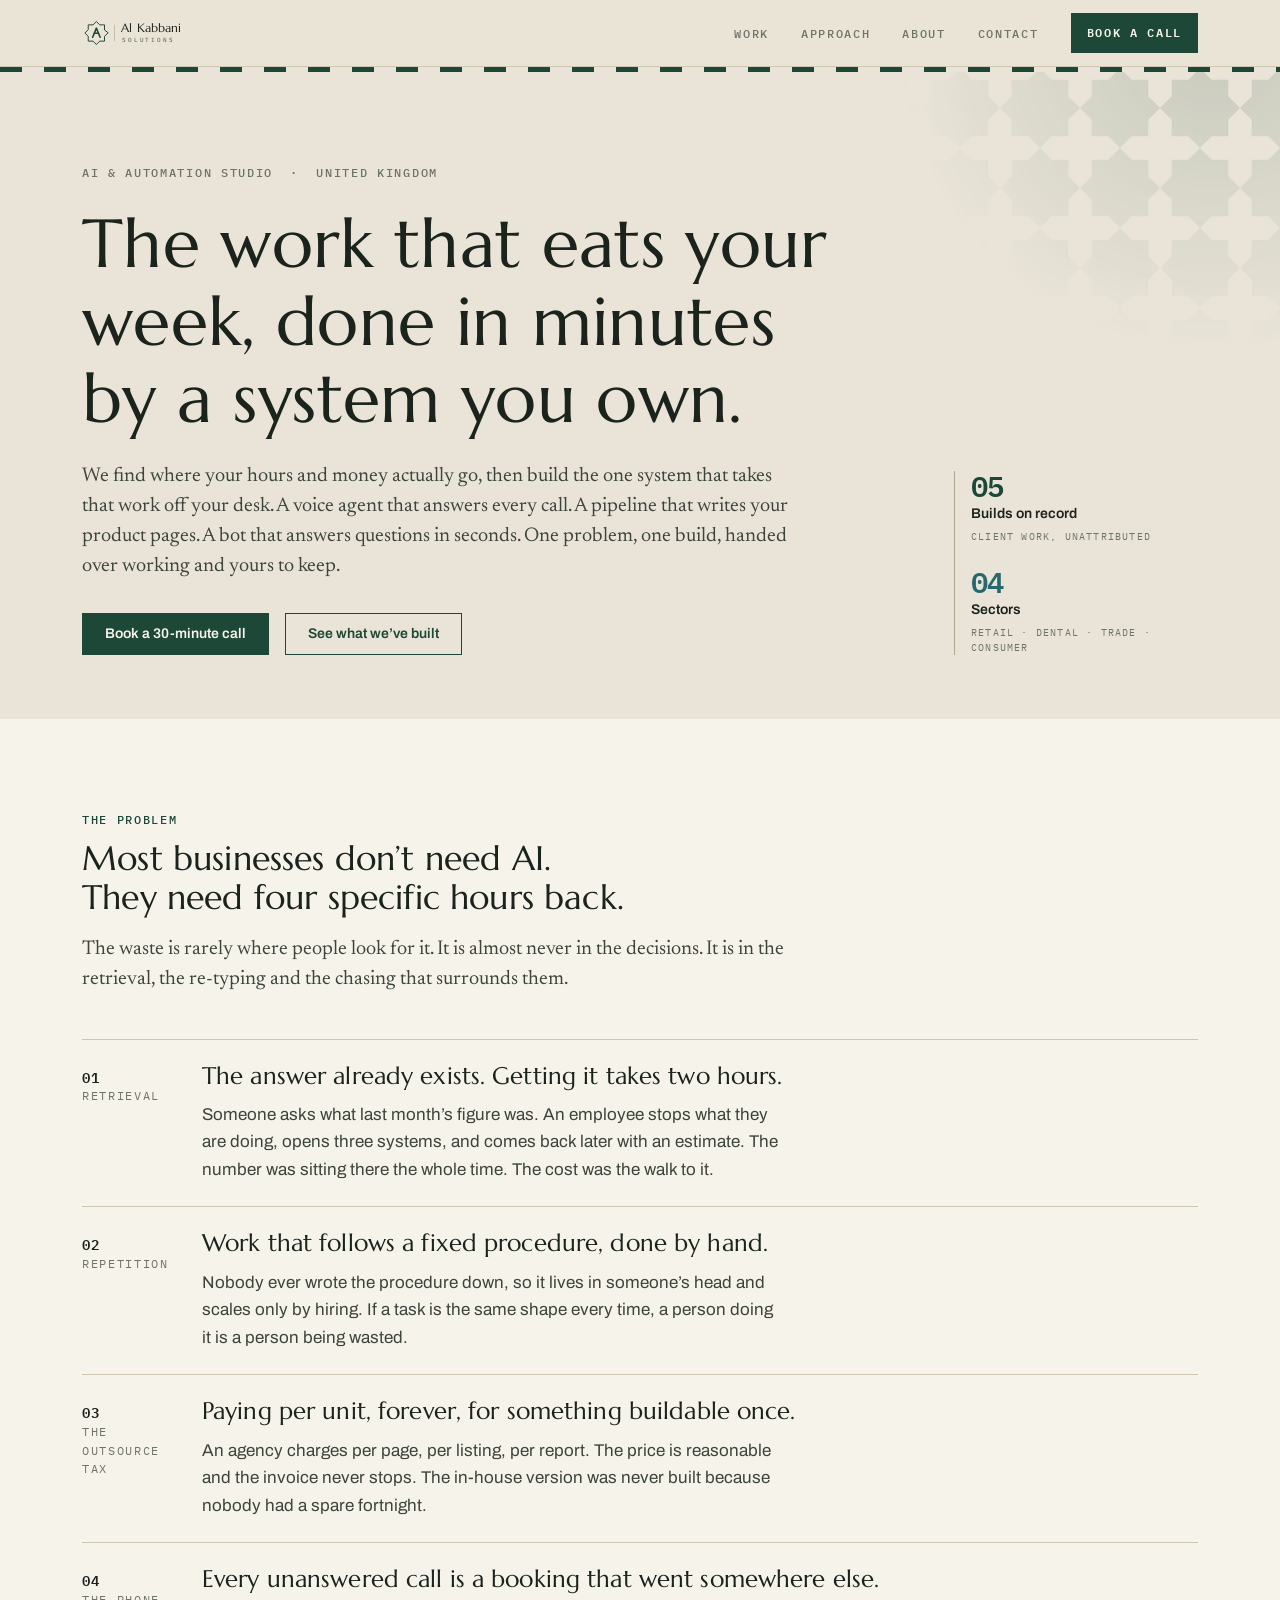
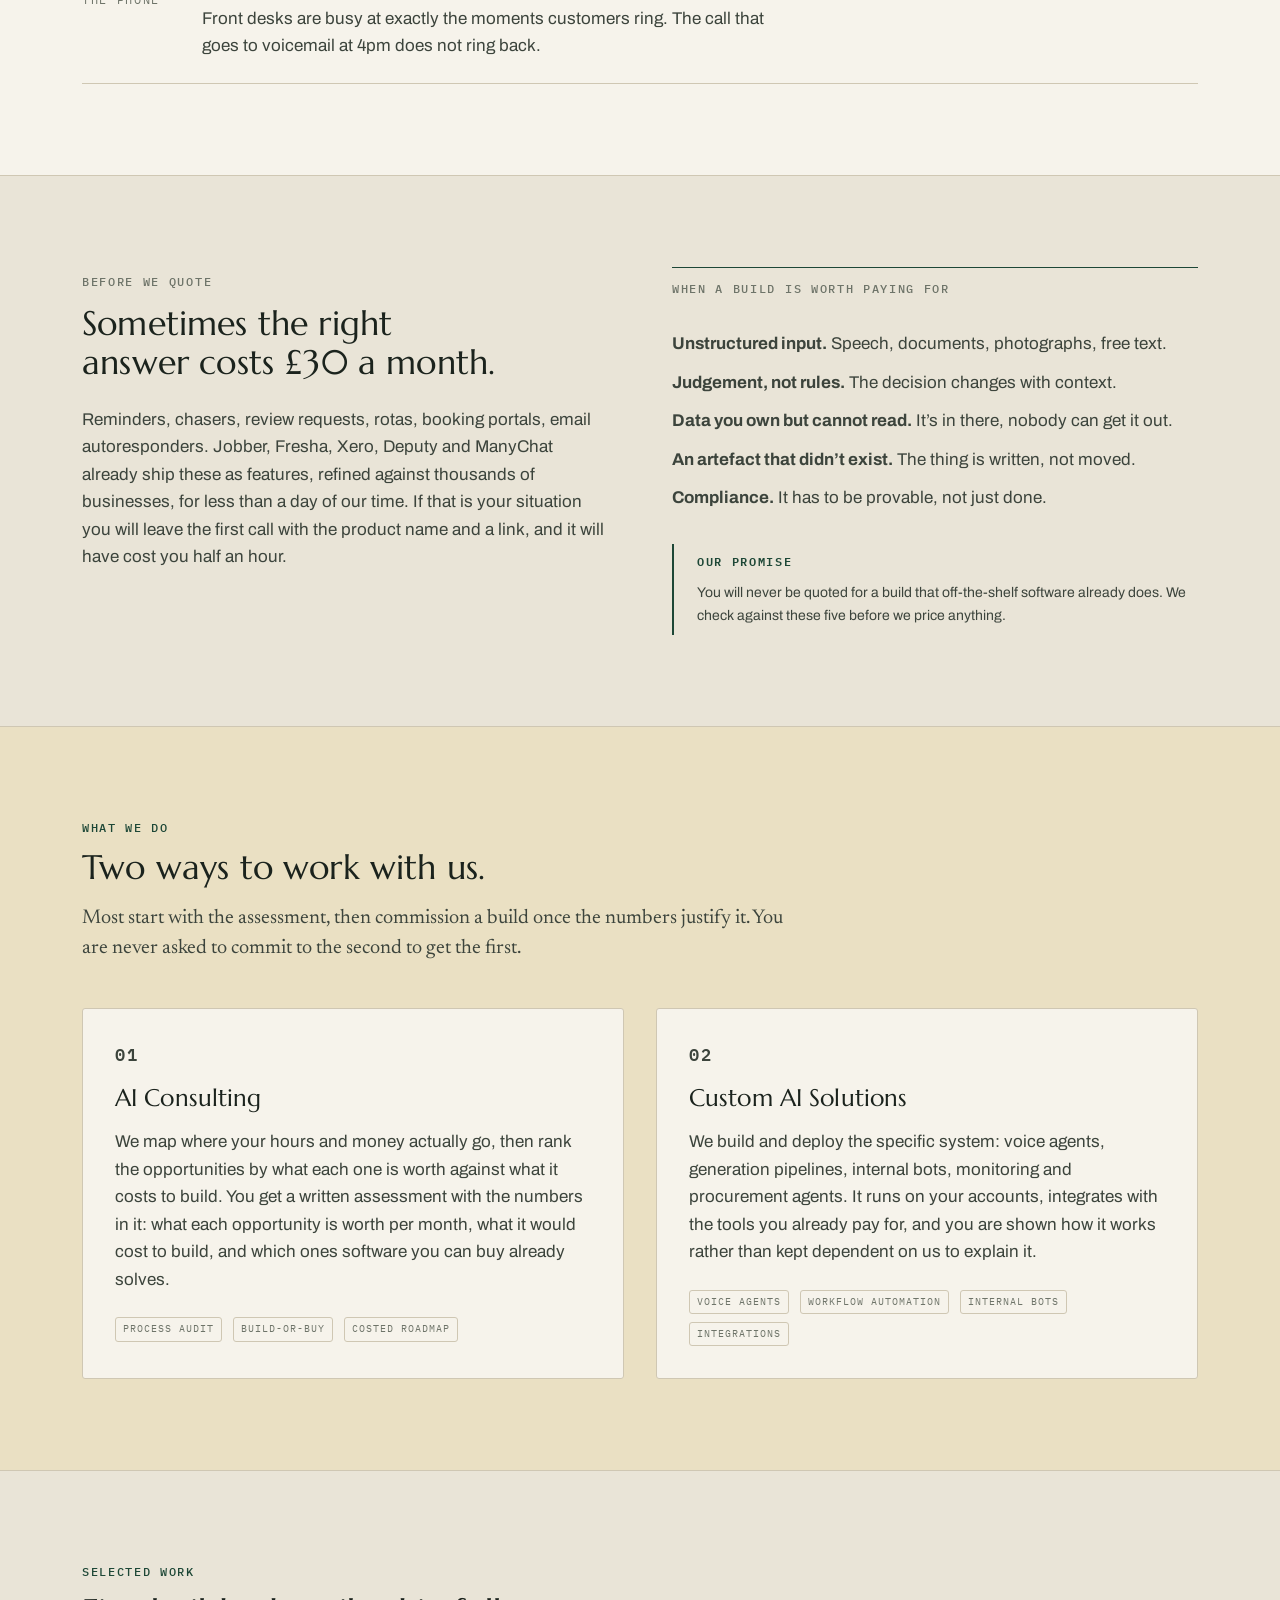
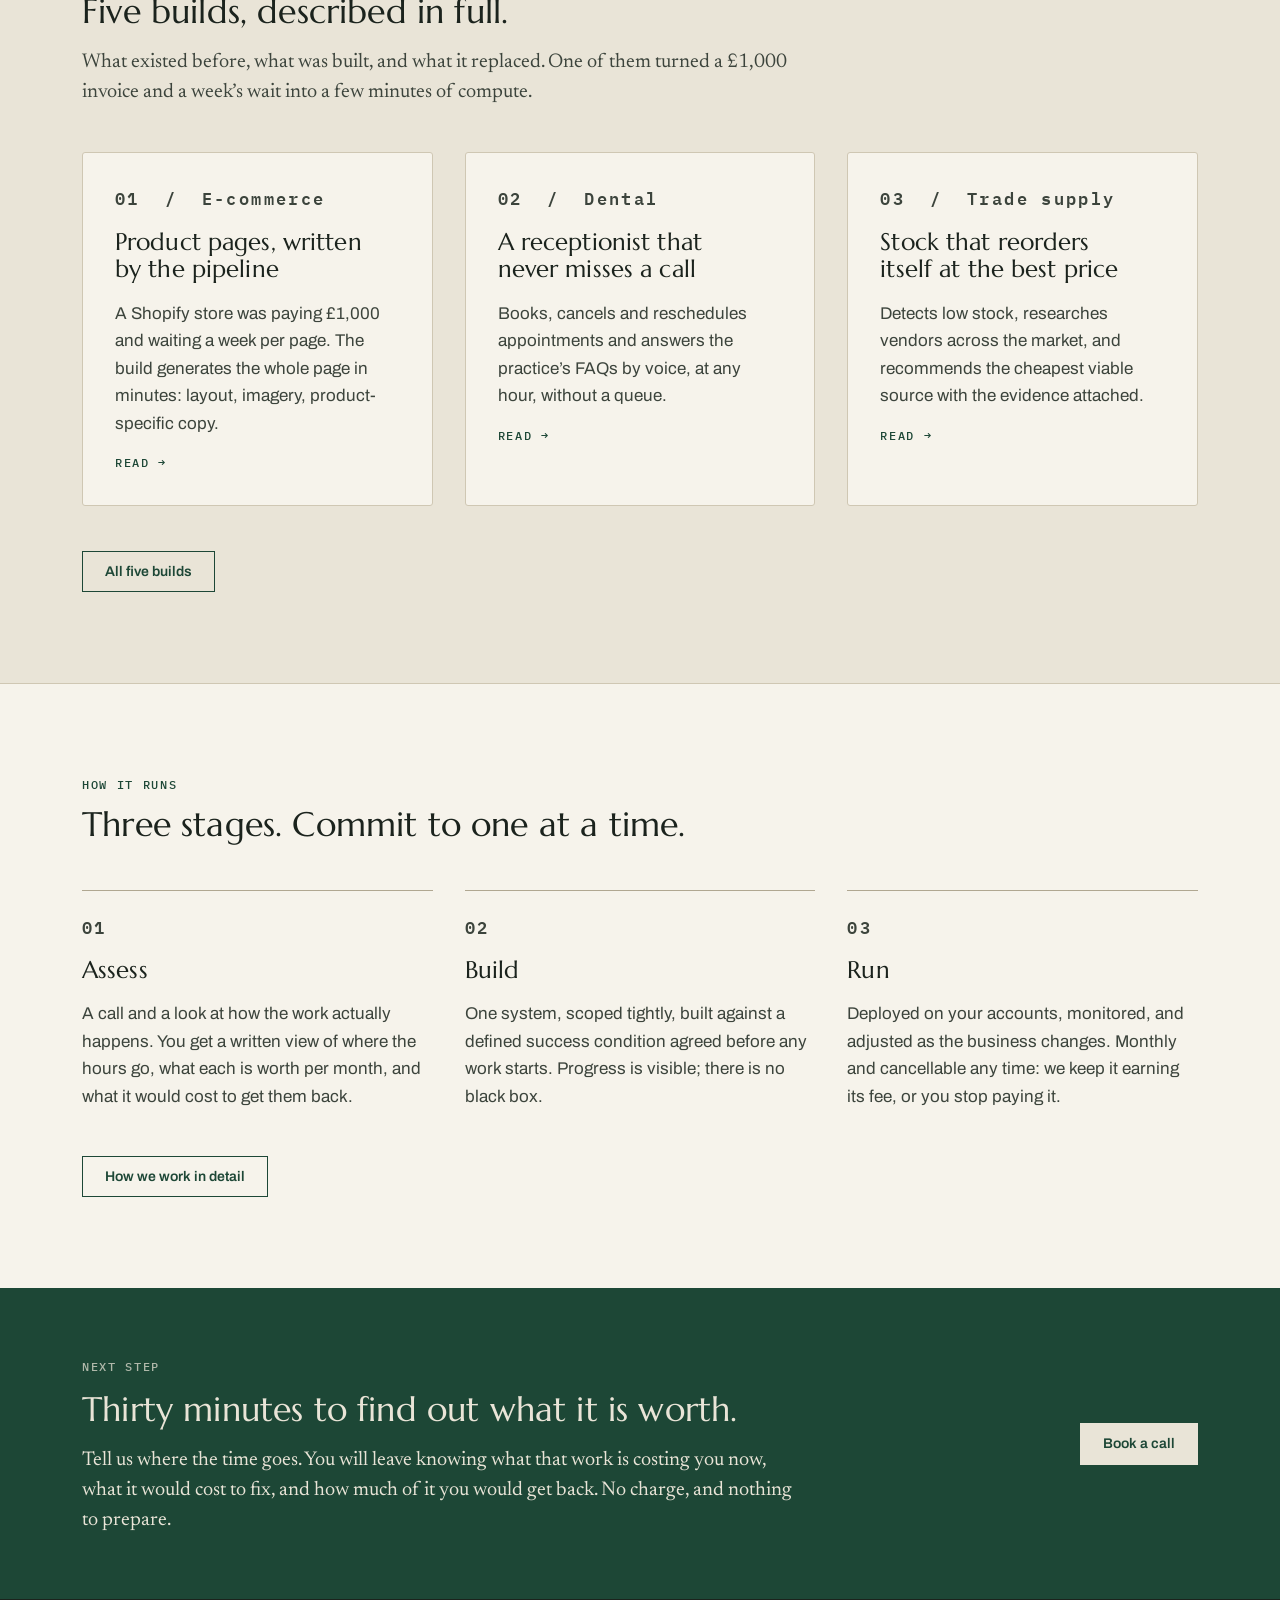
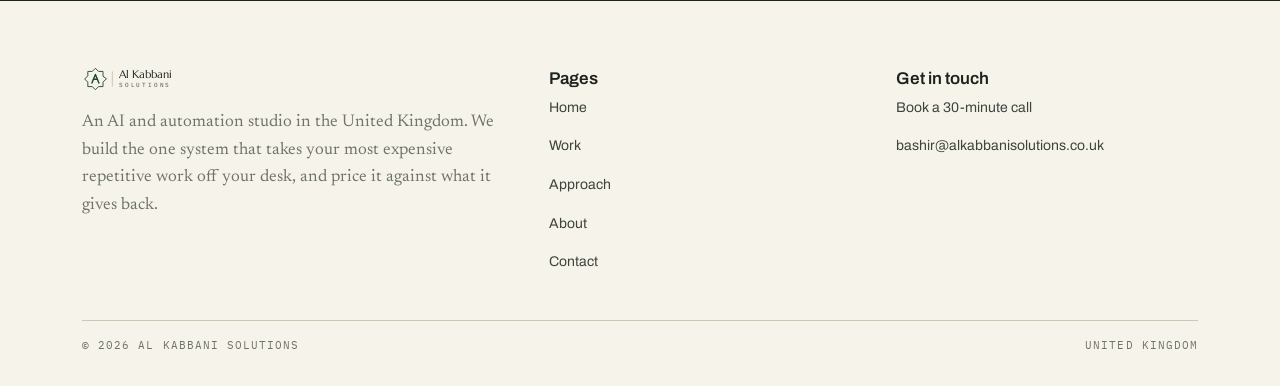
==== commit 0b841b01: "Rewrite the copy on the value equation The site was written to the brand's "surveyor, not vendor" ru" ====
--- a/index.html
+++ b/index.html
@@ -4,17 +4,17 @@
 <meta charset="UTF-8">
 <meta name="viewport" content="width=device-width, initial-scale=1">
 <title>Al Kabbani Solutions | AI &amp; Automation Studio</title>
-<meta name="description" content="A UK AI and automation studio. We build the one specific system that removes the hours: voice agents, generation pipelines, internal bots. And we say so when you should buy off the shelf instead.">
+<meta name="description" content="A UK AI and automation studio. We build the one system that takes your most expensive repetitive work off your desk: voice agents, generation pipelines, internal bots. Priced against what it gives back.">
 <link rel="canonical" href="https://alkabbanisolutions.co.uk/">
 
 <meta property="og:site_name" content="Al Kabbani Solutions">
 <meta property="og:title" content="Al Kabbani Solutions | AI &amp; Automation Studio">
-<meta property="og:description" content="A UK AI and automation studio. We build the one specific system that removes the hours: voice agents, generation pipelines, internal bots. And we say so when you should buy off the shelf instead.">
+<meta property="og:description" content="A UK AI and automation studio. We build the one system that takes your most expensive repetitive work off your desk: voice agents, generation pipelines, internal bots. Priced against what it gives back.">
 <meta property="og:type" content="website">
 <meta property="og:url" content="https://alkabbanisolutions.co.uk/">
 <meta name="twitter:card" content="summary">
 <meta name="twitter:title" content="Al Kabbani Solutions | AI &amp; Automation Studio">
-<meta name="twitter:description" content="A UK AI and automation studio. We build the one specific system that removes the hours: voice agents, generation pipelines, internal bots. And we say so when you should buy off the shelf instead.">
+<meta name="twitter:description" content="A UK AI and automation studio. We build the one system that takes your most expensive repetitive work off your desk: voice agents, generation pipelines, internal bots. Priced against what it gives back.">
 
 <link rel="icon" type="image/svg+xml" href="/images/favicon.svg">
 <link rel="preconnect" href="https://fonts.googleapis.com">
@@ -82,11 +82,11 @@
     <div class="wrap hero__inner">
       <div>
         <p class="eyebrow hero__eyebrow">AI &amp; Automation Studio &nbsp;·&nbsp; United Kingdom</p>
-        <h1>We build the parts of a business that should not need a person.</h1>
-        <p class="lede">Not a platform, not a subscription to something generic. We look at where
-          the hours actually go, then build the one specific thing that removes them. A voice
-          agent that answers every call. A pipeline that writes the pages. A bot that knows the
-          numbers. Scoped to one problem, delivered, and handed over working.</p>
+        <h1>The work that eats your week, done in minutes by a system you own.</h1>
+        <p class="lede">We find where your hours and money actually go, then build the one system that
+          takes that work off your desk. A voice agent that answers every call. A pipeline that
+          writes your product pages. A bot that answers questions in seconds. One problem, one
+          build, handed over working and yours to keep.</p>
         <div class="hero__actions">
           <a href="/contact/" class="btn">Book a 30-minute call</a>
           <a href="/work/" class="btn btn--quiet">See what we&rsquo;ve built</a>
@@ -162,15 +162,16 @@
     <div class="wrap">
       <div class="grid grid--2" style="gap:var(--s7)">
         <div>
-          <span class="eyebrow">What we won&rsquo;t build</span>
-          <h2 style="margin:var(--s2) 0 var(--s4)">If you can buy it, don&rsquo;t pay us to make it.</h2>
+          <span class="eyebrow">Before we quote</span>
+          <h2 style="margin:var(--s2) 0 var(--s4)">Sometimes the right answer costs &pound;30 a month.</h2>
           <p class="prose">Reminders, chasers, review requests, rotas, booking portals, email
             autoresponders. Jobber, Fresha, Xero, Deputy and ManyChat already ship these as
-            features, tested by thousands of businesses, for less than a day of our time. We will
-            tell you that on the first call and you keep your money.</p>
+            features, refined against thousands of businesses, for less than a day of our time.
+            If that is your situation you will leave the first call with the product name and a
+            link, and it will have cost you half an hour.</p>
         </div>
         <div>
-          <div class="ruled"><span class="eyebrow">A build has to sit in one of five places</span></div>
+          <div class="ruled"><span class="eyebrow">When a build is worth paying for</span></div>
           <ul class="prose" style="gap:var(--s2)">
             <li><strong>Unstructured input.</strong> Speech, documents, photographs, free text.</li>
             <li><strong>Judgement, not rules.</strong> The decision changes with context.</li>
@@ -178,10 +179,10 @@
             <li><strong>An artefact that didn&rsquo;t exist.</strong> The thing is written, not moved.</li>
             <li><strong>Compliance.</strong> It has to be provable, not just done.</li>
           </ul>
-          <div class="gloss source" style="margin-top:var(--s4)">
-            <b>Applied every time</b>
-            If your problem is not one of those five, the honest answer is
-            software you can subscribe to this afternoon.
+          <div class="note note--cypress" style="margin-top:var(--s5)">
+            <b>Our promise</b>
+            <p>You will never be quoted for a build that off-the-shelf software already does.
+              We check against these five before we price anything.</p>
           </div>
         </div>
       </div>
@@ -193,9 +194,9 @@
     <div class="wrap">
       <div class="head">
         <span class="eyebrow">What we do</span>
-        <h2>Two things, not ten.</h2>
-        <p class="lede">A studio with range rather than a shop with empty shelves. Most engagements
-          start with the first and stop there if the numbers don&rsquo;t justify the second.</p>
+        <h2>Two ways to work with us.</h2>
+        <p class="lede">Most start with the assessment, then commission a build once the numbers
+          justify it. You are never asked to commit to the second to get the first.</p>
       </div>
       <div class="grid grid--2">
         <div class="card">
@@ -203,8 +204,8 @@
           <h3>AI Consulting</h3>
           <p>We map where your hours and money actually go, then rank the opportunities by what
             each one is worth against what it costs to build. You get a written assessment with
-            the numbers in it, including the parts we recommend you don&rsquo;t automate
-            and the ones you should buy off the shelf instead.</p>
+            the numbers in it: what each opportunity is worth per month, what it would cost to
+            build, and which ones software you can buy already solves.</p>
           <div class="tags">
             <span class="tag">Process audit</span><span class="tag">Build-or-buy</span>
             <span class="tag">Costed roadmap</span>
@@ -232,8 +233,8 @@
       <div class="head">
         <span class="eyebrow">Selected work</span>
         <h2>Five builds, described in full.</h2>
-        <p class="lede">What existed before, what was built, and what it replaced, with the
-          numbers where we have them and an admission where we don&rsquo;t.</p>
+        <p class="lede">What existed before, what was built, and what it replaced. One of them turned
+          a &pound;1,000 invoice and a week&rsquo;s wait into a few minutes of compute.</p>
       </div>
       <div class="grid grid--3">
         <a href="/work/#product-pages" class="card">
@@ -269,14 +270,14 @@
     <div class="wrap">
       <div class="head">
         <span class="eyebrow">How it runs</span>
-        <h2>Three stages. You can stop after any of them.</h2>
+        <h2>Three stages. Commit to one at a time.</h2>
       </div>
       <div class="grid grid--3">
         <div class="card plain">
           <p class="card__n">01</p>
           <h3>Assess</h3>
-          <p>A call and a look at how the work actually happens. You get a written view of where
-            the hours go and what each one is worth. If nothing here passes the filter, we say so.</p>
+          <p>A call and a look at how the work actually happens. You get a written view of where the
+            hours go, what each is worth per month, and what it would cost to get them back.</p>
         </div>
         <div class="card plain">
           <p class="card__n">02</p>
@@ -287,8 +288,8 @@
         <div class="card plain">
           <p class="card__n">03</p>
           <h3>Run</h3>
-          <p>Deployed on your accounts, monitored, and adjusted as the business changes. Monthly,
-            and cancellable. Retention should be earned by the thing still working.</p>
+          <p>Deployed on your accounts, monitored, and adjusted as the business changes. Monthly and
+            cancellable any time: we keep it earning its fee, or you stop paying it.</p>
         </div>
       </div>
       <div class="actions" style="margin-top:var(--s6)">
@@ -302,10 +303,10 @@
     <div class="wrap cta__inner">
       <div>
         <span class="eyebrow">Next step</span>
-        <h2 style="margin:var(--s2) 0 var(--s3)">Thirty minutes, and an honest answer.</h2>
-        <p class="lede" style="margin:0">Tell us where the time goes. You will leave the call knowing
-          whether there is a build here worth paying for, and if there isn&rsquo;t, which
-          off-the-shelf tool to buy instead.</p>
+        <h2 style="margin:var(--s2) 0 var(--s3)">Thirty minutes to find out what it is worth.</h2>
+        <p class="lede" style="margin:0">Tell us where the time goes. You will leave knowing what that
+          work is costing you now, what it would cost to fix, and how much of it you would get
+          back. No charge, and nothing to prepare.</p>
       </div>
       <div class="actions">
         <a href="/contact/" class="btn">Book a call</a>
@@ -329,8 +330,9 @@
         <text class="logo__name" x="63" y="23">Al Kabbani</text>
         <text class="logo__sub"  x="63.5" y="38">SOLUTIONS</text>
       </svg>
-        <p class="footer__tag">An AI and automation studio in the United Kingdom. We build one specific
-          thing for one specific problem, and we say so when there isn't one.</p>
+        <p class="footer__tag">An AI and automation studio in the United Kingdom. We build the one
+          system that takes your most expensive repetitive work off your desk, and price it against
+          what it gives back.</p>
       </div>
       <div>
         <h4>Pages</h4>
--- a/css/style.css
+++ b/css/style.css
@@ -24,8 +24,15 @@
 .section{padding:var(--s8) 0}
 .section--tight{padding:var(--s7) 0}
 .section--sunken{background:var(--sunken)}
-.section--tint{background:var(--cypress-t)}
-.section--tint .eyebrow{color:var(--cypress)}
+/* the tinted band: brass softened into the limestone. Warm rather than sage —
+   a blue-green wash fought the beige ground rather than sitting on it. */
+.section--tint{background:color-mix(in srgb, var(--brass-t) 52%, var(--ground))}
+.section--tint .eyebrow{color:var(--brass)}
+/* older browsers without color-mix fall back to the flat tint rather than to
+   an unstyled band */
+@supports not (background:color-mix(in srgb, red 50%, blue)){
+  .section--tint{background:var(--brass-t)}
+}
 .section--surface{background:var(--surface)}
 .section + .section{border-top:var(--hair)}
 
